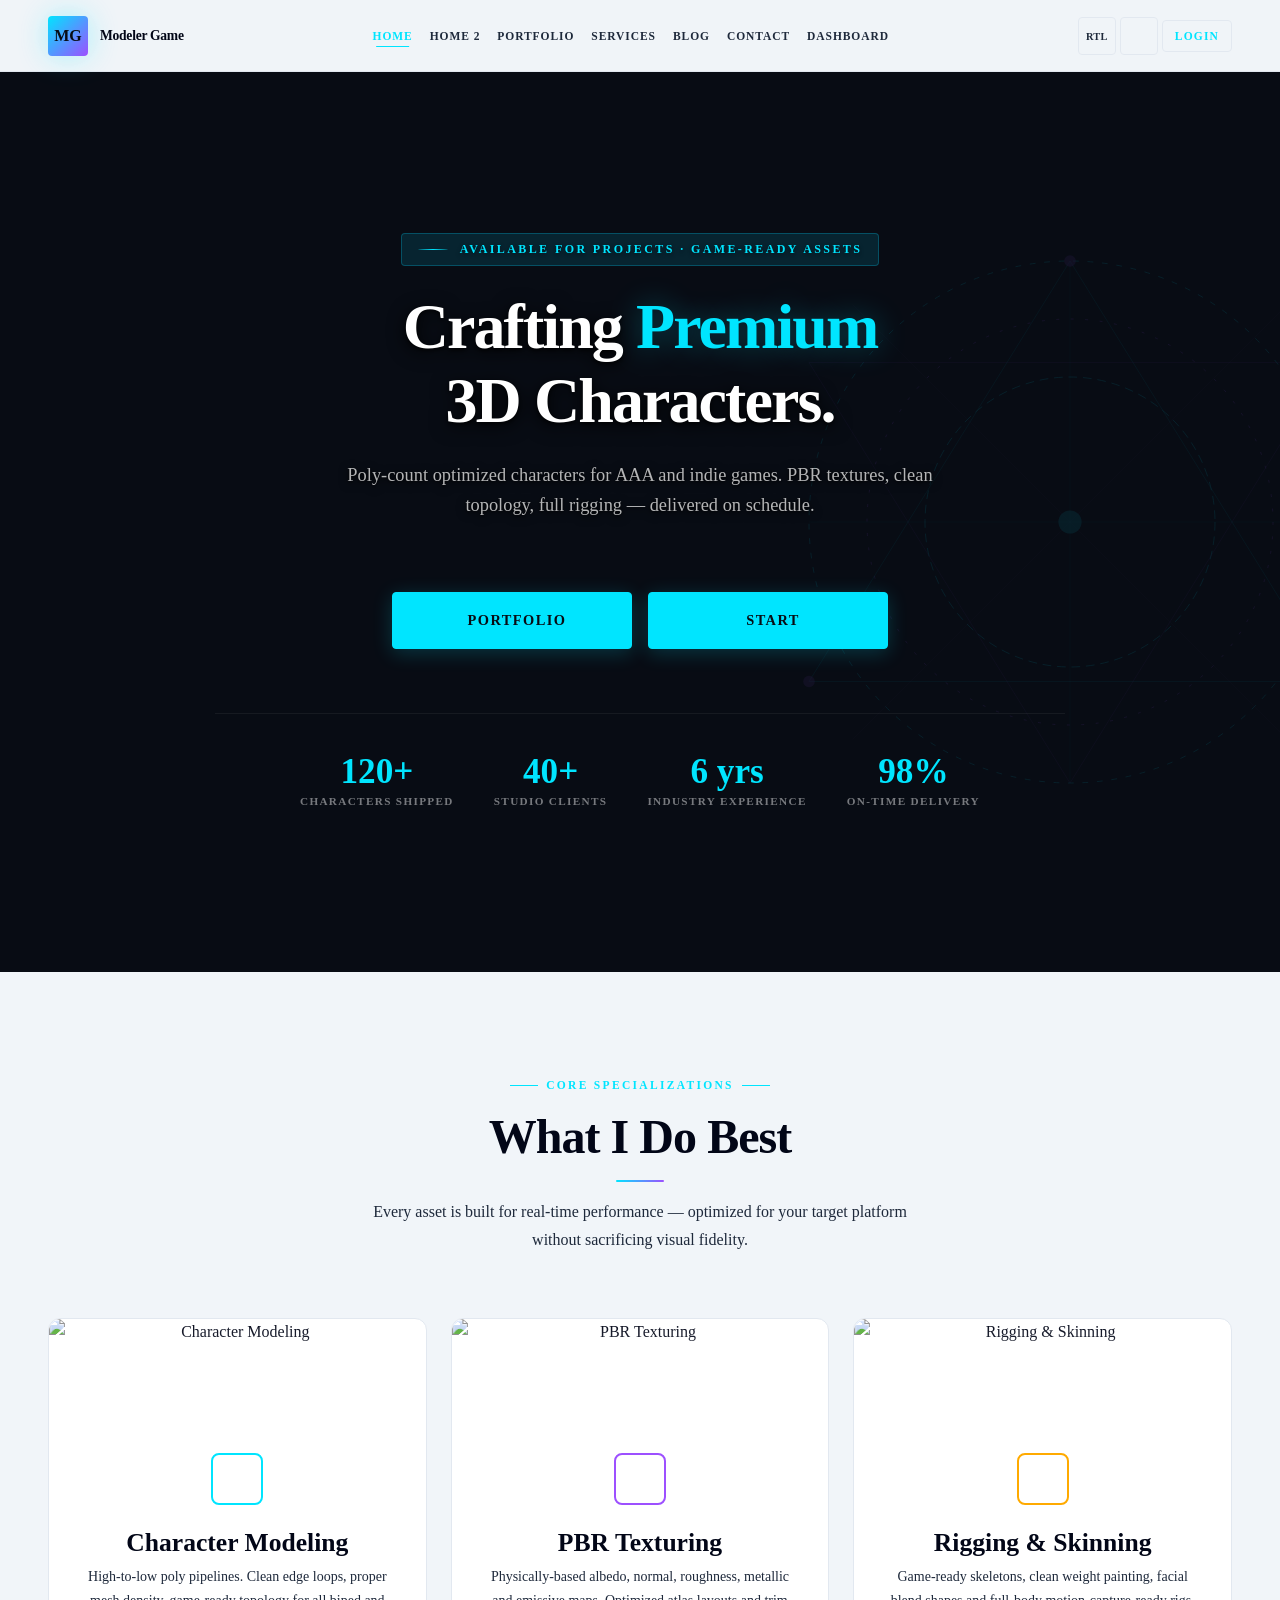
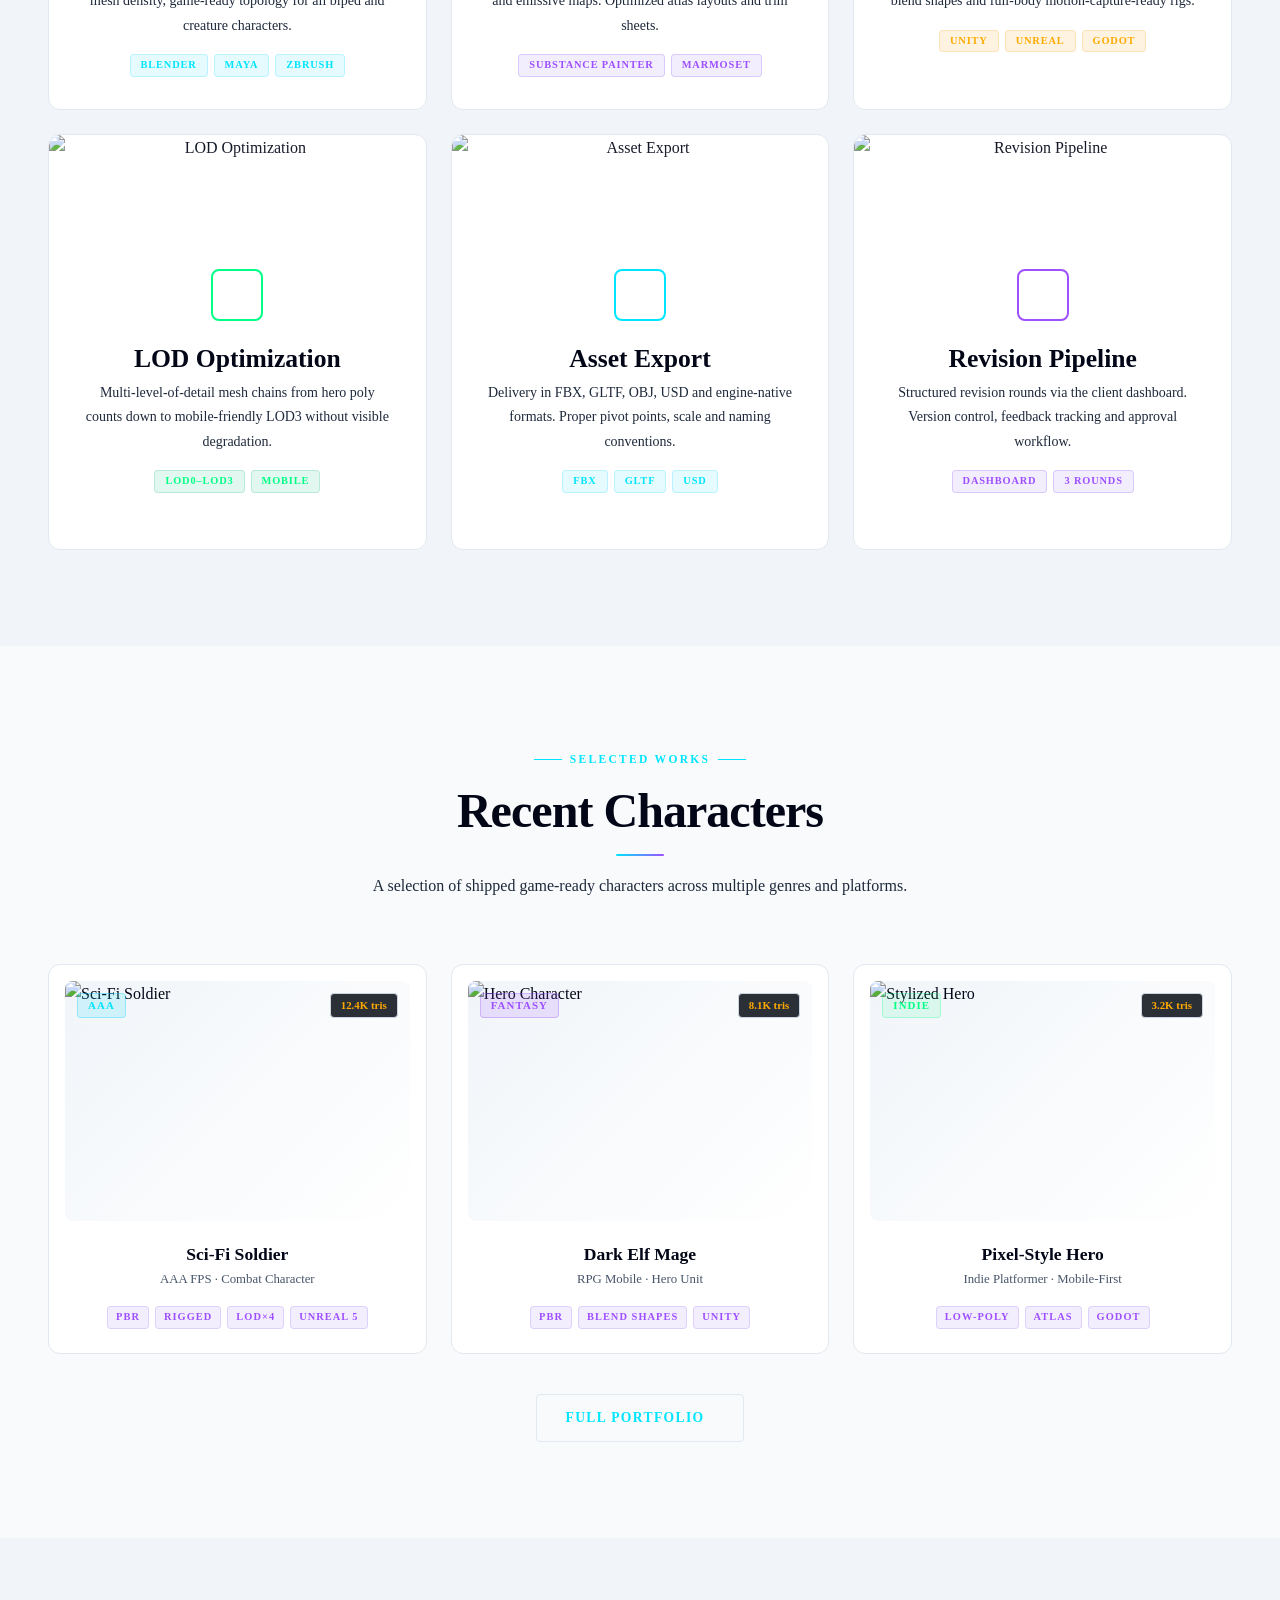
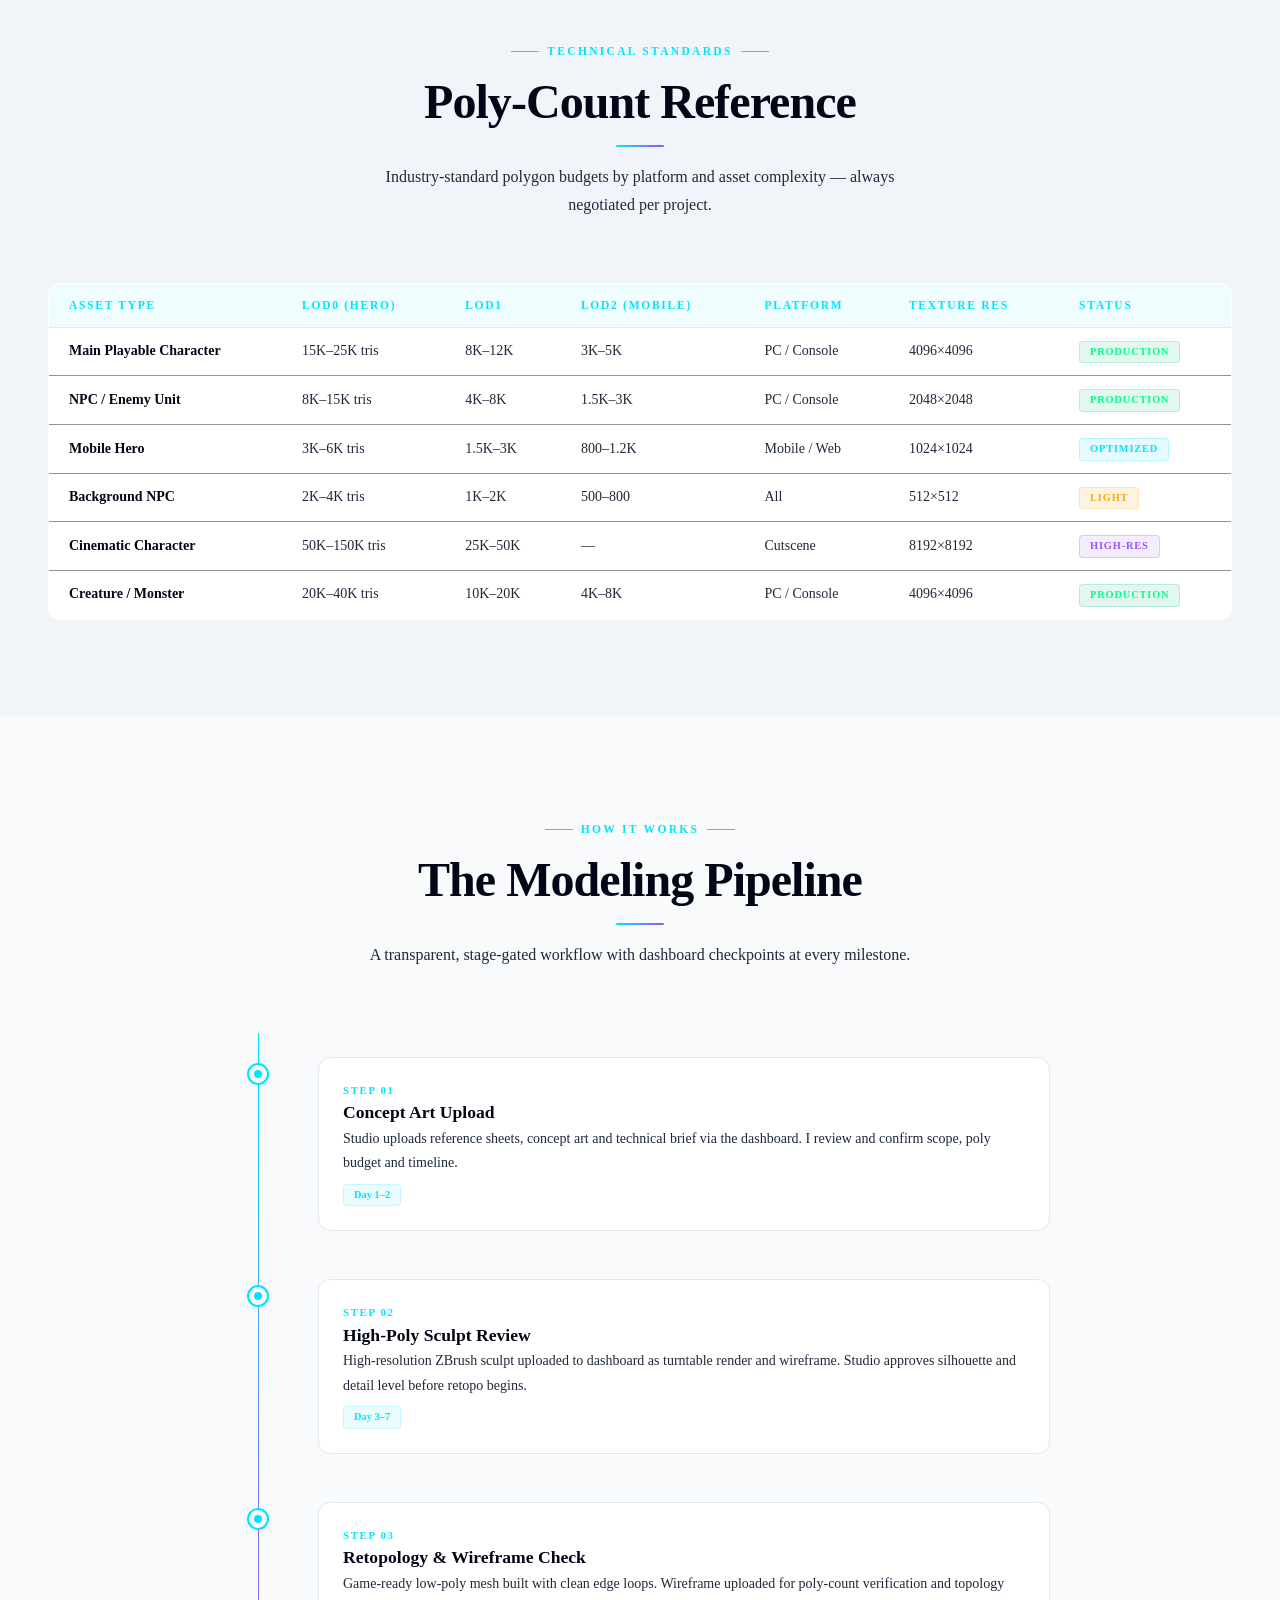
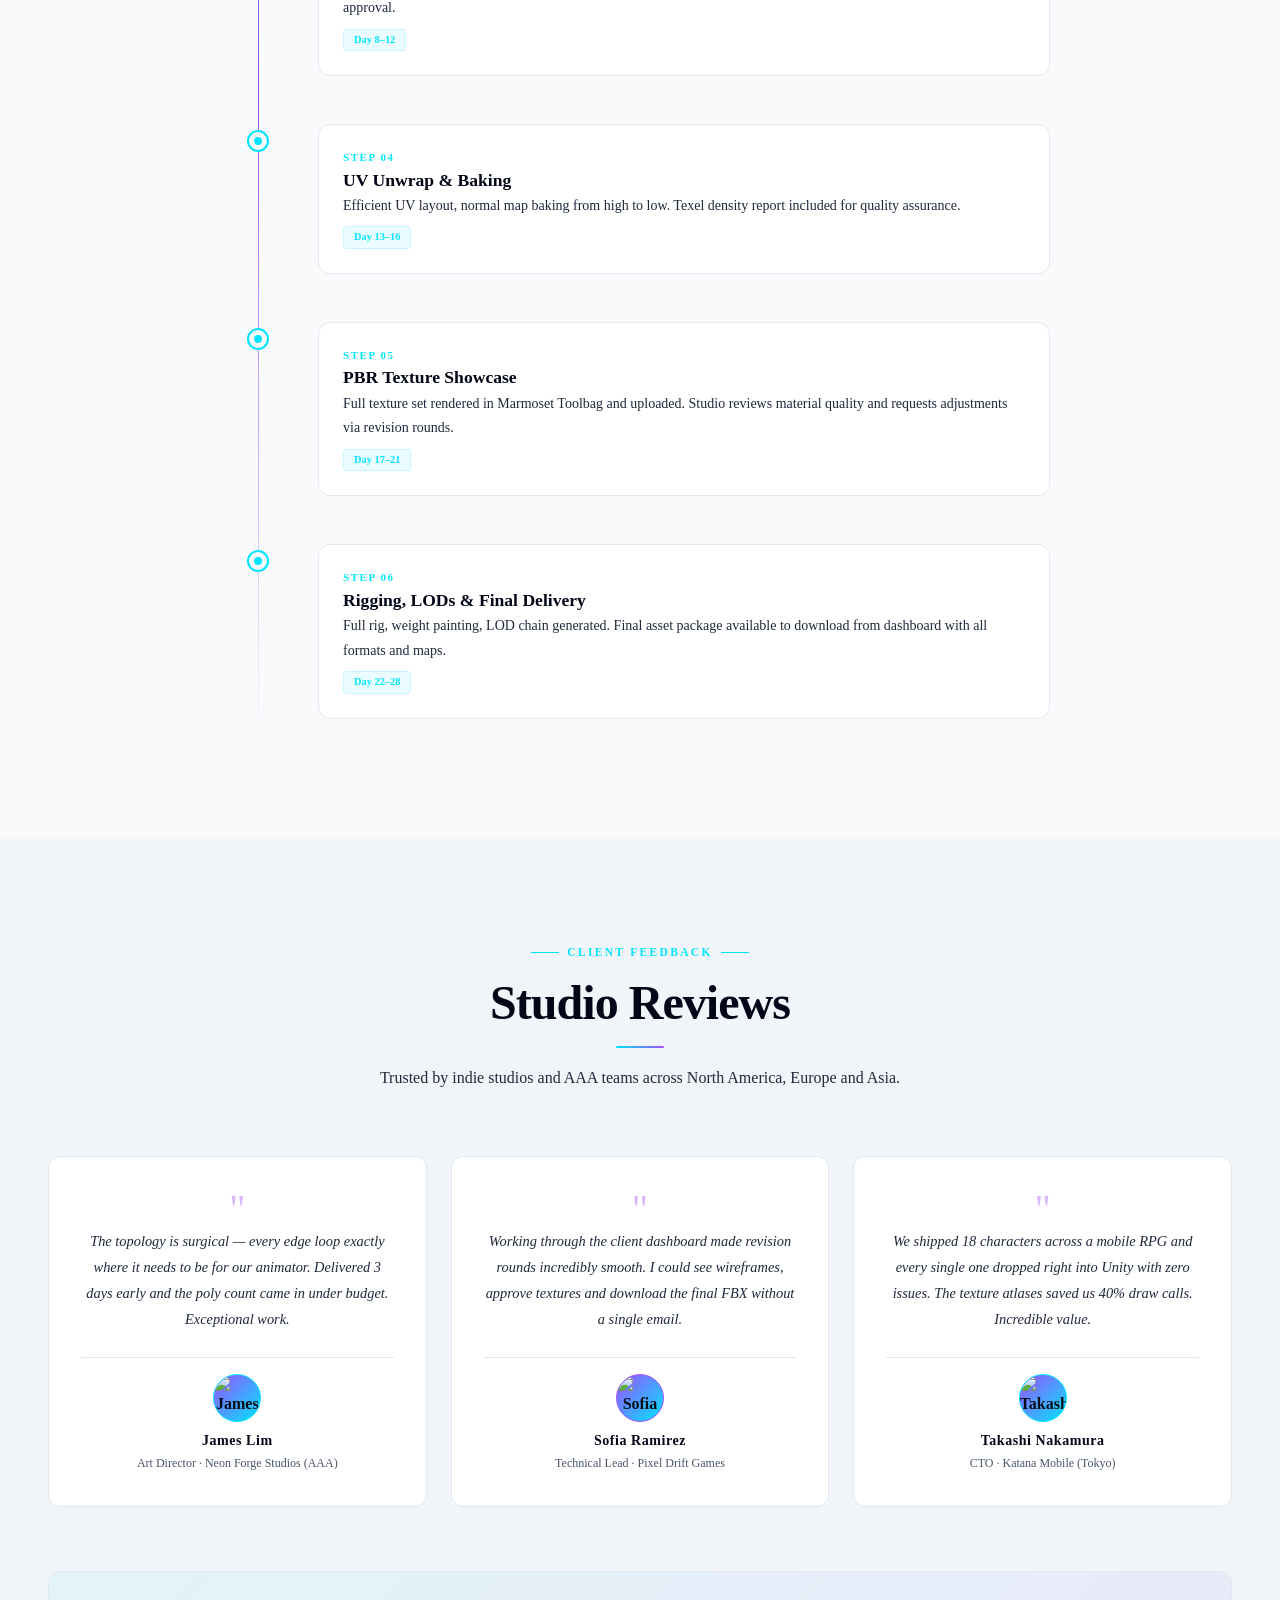
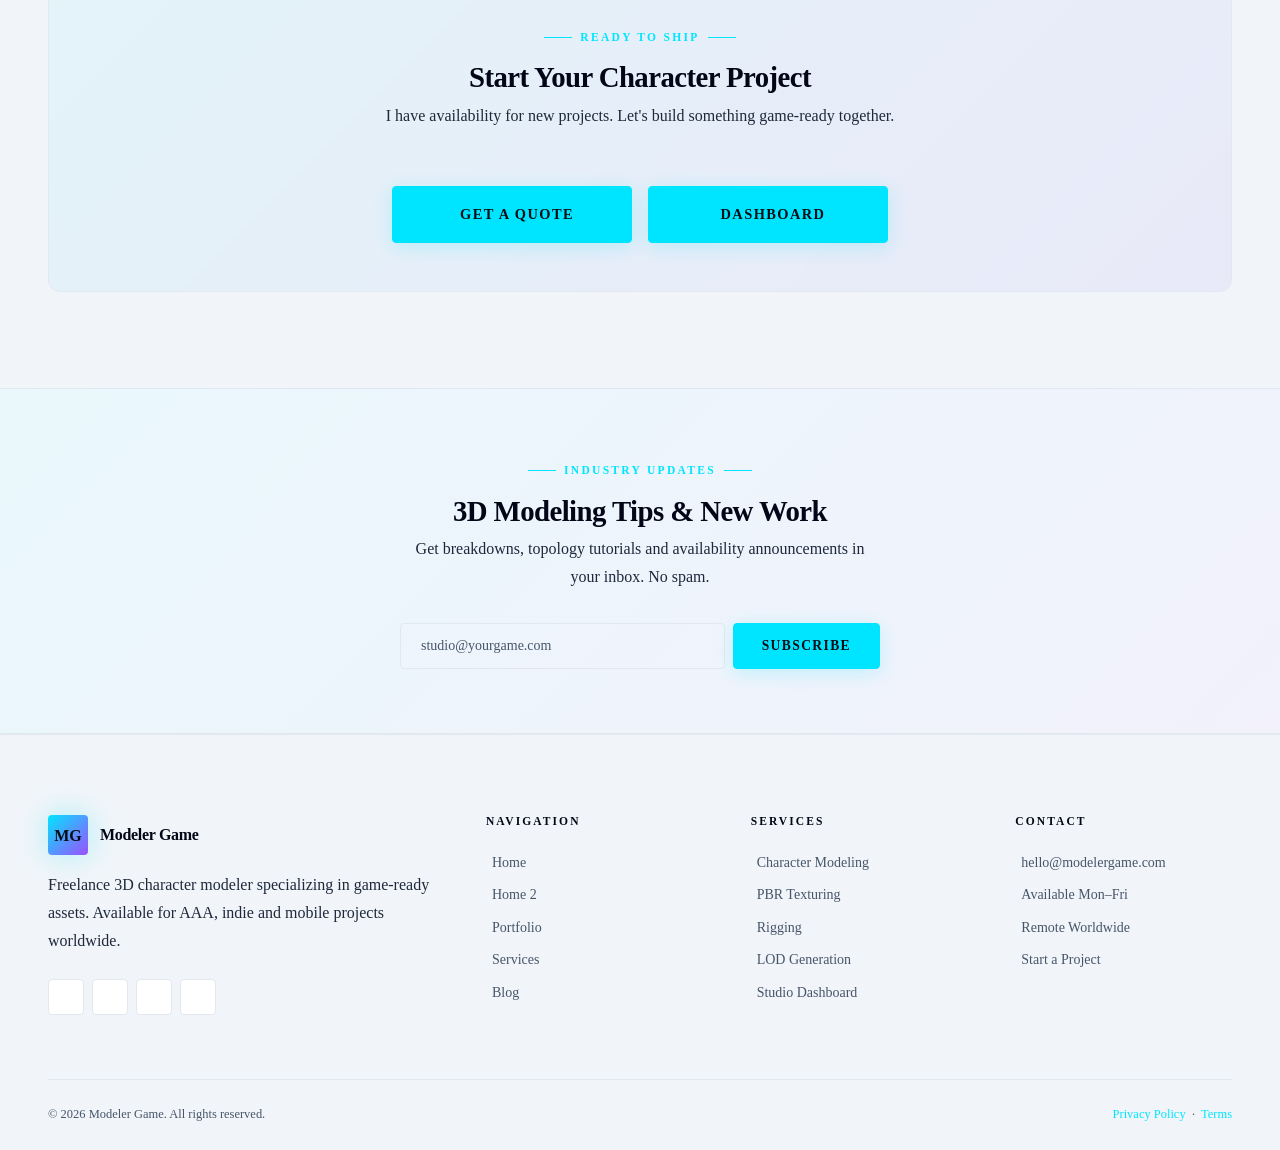
==== index.html @ 38b276e7 "first commit" ====
<!DOCTYPE html>
<html lang="en" dir="ltr" data-theme="dark">

<head>
  <meta charset="UTF-8" />
  <meta name="viewport" content="width=device-width,initial-scale=1.0" />
  <title>Modeler Game | Freelance 3D Character Modeler — Game Ready Assets</title>
  <meta name="description"
    content="Freelance 3D character modeler specializing in game-ready assets. Poly-count optimized topology, PBR textures, rigging and LOD models for AAA and indie studios." />
  <!-- Times New Roman is a system font, no external link needed -->
  <link href="https://cdn.jsdelivr.net/npm/remixicon@3.5.0/fonts/remixicon.css" rel="stylesheet" />
  <link rel="icon" type="image/svg+xml" href="assets/images/favicon.svg" />
  <link rel="stylesheet" href="assets/css/style.css" />
  <script
    type="application/ld+json">{"@context":"https://schema.org","@type":"Person","name":"Modeler Game","jobTitle":"Freelance 3D Character Modeler","description":"Game-ready 3D character models, topology, PBR textures and rigging for game studios.","url":"https://modelergame.com"}</script>
</head>

<body>

  <!-- ============================================================ HEADER ============================================================ -->
  <header id="header" role="banner">
    <div class="container">
      <div class="header-inner">
        <!-- LEFT: Logo -->
        <a href="index.html" class="header-logo" aria-label="Modeler Game Home">
          <div class="logo-mark">MG</div>
          <div class="logo-text-wrap">
            <span class="logo-name">Modeler Game</span>
          </div>
        </a>
        <!-- CENTER: Desktop Nav (NO dropdowns) -->
        <nav class="header-nav" role="navigation" aria-label="Main navigation">
          <a href="index.html" class="nav-link active">Home</a>
          <a href="pages/home2.html" class="nav-link">Home 2</a>
          <a href="pages/portfolio.html" class="nav-link">Portfolio</a>
          <a href="pages/services.html" class="nav-link">Services</a>
          <a href="pages/blog.html" class="nav-link">Blog</a>
          <a href="pages/contact.html" class="nav-link">Contact</a>
          <a href="pages/dashboard.html" class="nav-link">Dashboard</a>
        </nav>
        <!-- RIGHT: Controls -->
        <div class="header-controls">
          <button class="icon-btn" data-rtl-toggle aria-label="Toggle RTL"
            style="font-family:var(--f-ui);font-size:0.65rem;font-weight:900;letter-spacing:0.02em;">RTL</button>
          <button class="icon-btn" data-theme-toggle aria-label="Toggle theme"><i class="ri-sun-line"></i></button>
          <a href="pages/login.html" class="btn btn-outline btn-sm">Login</a>
        </div>
        <!-- MOBILE: Hamburger only (logo visible, nav inside burger) -->
        <button class="hamburger" id="hamburger" aria-label="Toggle menu" aria-expanded="false">
          <span></span><span></span><span></span>
        </button>
      </div>
    </div>
  </header>
  <!-- Mobile Nav Drawer -->
  <div class="mobile-nav" id="mobile-nav" role="navigation" aria-label="Mobile navigation">
    <a href="index.html" class="nav-link active">Home</a>
    <a href="pages/home2.html" class="nav-link">Home 2</a>
    <a href="pages/portfolio.html" class="nav-link">Portfolio</a>
    <a href="pages/services.html" class="nav-link">Services</a>
    <a href="pages/blog.html" class="nav-link">Blog</a>
    <a href="pages/contact.html" class="nav-link">Contact</a>
    <a href="pages/dashboard.html" class="nav-link">Dashboard</a>
    <a href="pages/login.html" class="nav-link">Login</a>
    <div class="mobile-nav-controls">
      <button class="icon-btn" data-rtl-toggle aria-label="Toggle RTL"
        style="font-family:var(--f-ui);font-size:0.65rem;font-weight:900;letter-spacing:0.02em;">RTL</button>
      <button class="icon-btn" data-theme-toggle aria-label="Toggle theme"><i class="ri-sun-line"></i></button>
    </div>
  </div>

  <main class="page-content">

    <!-- ============================================================
     SECTION 1: HERO
     ============================================================ -->
    <section class="hero" id="home" aria-label="Hero section">
      <div class="hero-grid" aria-hidden="true"></div>
      <div class="hero-vignette" aria-hidden="true"></div>
      <!-- Wireframe decoration -->
      <div class="hero-visual" aria-hidden="true">
        <svg viewBox="0 0 400 400" fill="none" xmlns="http://www.w3.org/2000/svg" style="width:100%;height:100%">
          <circle cx="200" cy="200" r="180" stroke="var(--c-cyan)" stroke-width="0.5" stroke-dasharray="4 6" />
          <circle cx="200" cy="200" r="140" stroke="var(--c-violet)" stroke-width="0.5" stroke-dasharray="2 8" />
          <circle cx="200" cy="200" r="100" stroke="var(--c-cyan)" stroke-width="0.5" stroke-dasharray="6 4" />
          <polygon points="200,20 380,310 20,310" stroke="var(--c-cyan)" stroke-width="0.5" fill="none" opacity="0.5" />
          <polygon points="200,380 20,90 380,90" stroke="var(--c-violet)" stroke-width="0.5" fill="none"
            opacity="0.4" />
          <line x1="20" y1="200" x2="380" y2="200" stroke="var(--c-cyan)" stroke-width="0.3" opacity="0.4" />
          <line x1="200" y1="20" x2="200" y2="380" stroke="var(--c-cyan)" stroke-width="0.3" opacity="0.4" />
          <line x1="50" y1="50" x2="350" y2="350" stroke="var(--c-violet)" stroke-width="0.3" opacity="0.3" />
          <line x1="350" y1="50" x2="50" y2="350" stroke="var(--c-violet)" stroke-width="0.3" opacity="0.3" />
          <circle cx="200" cy="200" r="8" fill="var(--c-cyan)" opacity="0.6" />
          <circle cx="200" cy="20" r="4" fill="var(--c-violet)" opacity="0.5" />
          <circle cx="380" cy="310" r="4" fill="var(--c-violet)" opacity="0.5" />
          <circle cx="20" cy="310" r="4" fill="var(--c-violet)" opacity="0.5" />
        </svg>
      </div>

      <!-- Hero Full-Bleed Background Image -->
      <div class="hero-full-bg"
        style="background-image: linear-gradient(to right, rgba(8, 12, 20, 0.92) 0%, rgba(8, 12, 20, 0.75) 45%, rgba(8, 12, 20, 0.2) 75%, rgba(8, 12, 20, 0.9) 100%), url('https://lh3.googleusercontent.com/QqFSR7OuWP1xwvAluH2Fi41P_aa_M7LQ-M4cFNbZgpWpn_LFpWLt_Z1UsYgkrmVlMHIMZF2WJUAAqp_lAEjBg-SWoji5ggeRFLVfswgcMwbi3OYZa3x4SU7OsG_S6xAJXLso83NZ');">
      </div>

      <div class="container" style="position: relative; z-index: 1;">
        <div class="hero-content">
          <div class="hero-eyebrow"
            style="display: flex; align-items: center; justify-content: center; gap: 12px; font-family: var(--f-ui); font-size: 0.75rem; font-weight: 700; letter-spacing: 0.2em; text-transform: uppercase; color: var(--c-cyan); margin-bottom: var(--s3);">
            <span style="width: 30px; height: 1px; background: var(--c-cyan);"></span>
            Available for Projects · Game-Ready Assets
          </div>
          <h1
            style="font-size: clamp(2.5rem, 6vw, 4rem); line-height: 1.15; margin-bottom: var(--s3); font-weight: 900; text-align: center;">
            Crafting <span style="color: var(--c-cyan); text-shadow: var(--glow-cyan);">Premium</span><br>
            3D Characters.
          </h1>
          <p class="hero-sub"
            style="font-size: 1.15rem; color: var(--c-text2); margin-bottom: var(--s5); max-width: 600px; margin-left: auto; margin-right: auto; line-height: 1.6; text-align: center;">
            Poly-count optimized characters for AAA and indie games. PBR textures, clean topology, full rigging —
            delivered on schedule.</p>
          <div class="hero-cta">
            <a href="pages/portfolio.html" class="btn btn-cyan btn-lg"><i class="ri-mail-send-line"></i>
              Portfolio</a>
            <a href="pages/contact.html" class="btn btn-cyan btn-lg"><i class="ri-mail-send-line"></i>
              Start</a>
          </div>
          <div class="hero-metrics">
            <div class="hero-metric">
              <div class="num" data-count="120" data-suffix="+">0+</div>
              <div class="lbl">Characters Shipped</div>
            </div>
            <div class="hero-metric">
              <div class="num" data-count="40" data-suffix="+">0+</div>
              <div class="lbl">Studio Clients</div>
            </div>
            <div class="hero-metric">
              <div class="num" data-count="6" data-suffix=" yrs">0 yrs</div>
              <div class="lbl">Industry Experience</div>
            </div>
            <div class="hero-metric">
              <div class="num" data-count="98" data-suffix="%">0%</div>
              <div class="lbl">On-Time Delivery</div>
            </div>
          </div>
        </div>
      </div>
    </section>

    <!-- ============================================================
     SECTION 2: SKILLS / SPECIALIZATIONS
     ============================================================ -->
    <section class="section bg2" id="skills" aria-labelledby="skills-heading">
      <div class="container">
        <div class="sec-head reveal">
          <div class="sec-tag">Core Specializations</div>
          <h2 id="skills-heading">What I Do Best</h2>
          <div class="cyan-line"></div>
          <p>Every asset is built for real-time performance — optimized for your target platform without sacrificing
            visual fidelity.</p>
        </div>
        <div class="grid g3">
          <!-- Card 1 -->
          <div class="card reveal d1" style="text-align:center;">
            <div class="card-banner">
              <img src="character_modeling_3d_1778327631668.png" alt="Character Modeling">
              <div style="position: absolute; inset: 0; background: linear-gradient(to bottom, transparent, var(--c-bg3));"></div>
            </div>
            <div style="position: relative; z-index: 2; margin-top: -50px;">
              <div class="card-icon" style="margin:0 auto var(--s3); background: var(--c-bg3); border: 2px solid var(--c-cyan);"><i class="ri-user-3-line"></i></div>
              <h3 style="margin-bottom:var(--s1)">Character Modeling</h3>
              <p style="font-size:.875rem">High-to-low poly pipelines. Clean edge loops, proper mesh density, game-ready topology for all biped and creature characters.</p>
            </div>
            <div style="margin-top:var(--s2);display:flex;gap:6px;flex-wrap:wrap;justify-content:center">
              <span class="spec-pill pill-cyan">Blender</span>
              <span class="spec-pill pill-cyan">Maya</span>
              <span class="spec-pill pill-cyan">ZBrush</span>
            </div>
          </div>

          <!-- Card 2 -->
          <div class="card reveal d2" style="text-align:center;">
            <div class="card-banner">
              <img src="pbr_texturing_maps_1778327855218.png" alt="PBR Texturing">
              <div style="position: absolute; inset: 0; background: linear-gradient(to bottom, transparent, var(--c-bg3));"></div>
            </div>
            <div style="position: relative; z-index: 2; margin-top: -50px;">
              <div class="card-icon" style="margin:0 auto var(--s3); background: var(--c-bg3); border: 2px solid var(--c-violet);"><i class="ri-image-2-line"></i></div>
              <h3 style="margin-bottom:var(--s1)">PBR Texturing</h3>
              <p style="font-size:.875rem">Physically-based albedo, normal, roughness, metallic and emissive maps. Optimized atlas layouts and trim sheets.</p>
            </div>
            <div style="margin-top:var(--s2);display:flex;gap:6px;flex-wrap:wrap;justify-content:center">
              <span class="spec-pill pill-violet">Substance Painter</span>
              <span class="spec-pill pill-violet">Marmoset</span>
            </div>
          </div>

          <!-- Card 3 -->
          <div class="card reveal d3" style="text-align:center;">
            <div class="card-banner">
              <img src="character_rigging_skeleton_1778327906873.png" alt="Rigging & Skinning">
              <div style="position: absolute; inset: 0; background: linear-gradient(to bottom, transparent, var(--c-bg3));"></div>
            </div>
            <div style="position: relative; z-index: 2; margin-top: -50px;">
              <div class="card-icon" style="margin:0 auto var(--s3); background: var(--c-bg3); border: 2px solid var(--c-amber);"><i class="ri-settings-4-line"></i></div>
              <h3 style="margin-bottom:var(--s1)">Rigging & Skinning</h3>
              <p style="font-size:.875rem">Game-ready skeletons, clean weight painting, facial blend shapes and full-body motion-capture-ready rigs.</p>
            </div>
            <div style="margin-top:var(--s2);display:flex;gap:6px;flex-wrap:wrap;justify-content:center">
              <span class="spec-pill pill-amber">Unity</span>
              <span class="spec-pill pill-amber">Unreal</span>
              <span class="spec-pill pill-amber">Godot</span>
            </div>
          </div>

          <!-- Card 4 -->
          <div class="card reveal d1" style="text-align:center;">
            <div class="card-banner">
              <img src="https://images.unsplash.com/photo-1580234810907-b40315b76418?q=80&w=600&auto=format&fit=crop" alt="LOD Optimization">
              <div style="position: absolute; inset: 0; background: linear-gradient(to bottom, transparent, var(--c-bg3));"></div>
            </div>
            <div style="position: relative; z-index: 2; margin-top: -50px;">
              <div class="card-icon" style="margin:0 auto var(--s3); background: var(--c-bg3); border: 2px solid var(--c-green);"><i class="ri-stack-line"></i></div>
              <h3 style="margin-bottom:var(--s1)">LOD Optimization</h3>
              <p style="font-size:.875rem">Multi-level-of-detail mesh chains from hero poly counts down to mobile-friendly LOD3 without visible degradation.</p>
            </div>
            <div style="margin-top:var(--s2);display:flex;gap:6px;flex-wrap:wrap;justify-content:center;margin-bottom:var(--s3)">
              <span class="spec-pill pill-green">LOD0–LOD3</span>
              <span class="spec-pill pill-green">Mobile</span>
            </div>
          </div>

          <!-- Card 5 -->
          <div class="card reveal d2" style="text-align:center;">
            <div class="card-banner">
              <img src="https://images.unsplash.com/photo-1618005182384-a83a8bd57fbe?q=80&w=600&auto=format&fit=crop" alt="Asset Export">
              <div style="position: absolute; inset: 0; background: linear-gradient(to bottom, transparent, var(--c-bg3));"></div>
            </div>
            <div style="position: relative; z-index: 2; margin-top: -50px;">
              <div class="card-icon" style="margin:0 auto var(--s3); background: var(--c-bg3); border: 2px solid var(--c-cyan);"><i class="ri-share-box-line"></i></div>
              <h3 style="margin-bottom:var(--s1)">Asset Export</h3>
              <p style="font-size:.875rem">Delivery in FBX, GLTF, OBJ, USD and engine-native formats. Proper pivot points, scale and naming conventions.</p>
            </div>
            <div style="margin-top:var(--s2);display:flex;gap:6px;flex-wrap:wrap;justify-content:center;margin-bottom:var(--s3)">
              <span class="spec-pill pill-cyan">FBX</span>
              <span class="spec-pill pill-cyan">GLTF</span>
              <span class="spec-pill pill-cyan">USD</span>
            </div>
          </div>

          <!-- Card 6 -->
          <div class="card reveal d3" style="text-align:center;">
            <div class="card-banner">
              <img src="https://images.unsplash.com/photo-1542751371-adc38448a05e?q=80&w=600&auto=format&fit=crop" alt="Revision Pipeline">
              <div style="position: absolute; inset: 0; background: linear-gradient(to bottom, transparent, var(--c-bg3));"></div>
            </div>
            <div style="position: relative; z-index: 2; margin-top: -50px;">
              <div class="card-icon" style="margin:0 auto var(--s3); background: var(--c-bg3); border: 2px solid var(--c-violet);"><i class="ri-git-branch-line"></i></div>
              <h3 style="margin-bottom:var(--s1)">Revision Pipeline</h3>
              <p style="font-size:.875rem">Structured revision rounds via the client dashboard. Version control, feedback tracking and approval workflow.</p>
            </div>
            <div style="margin-top:var(--s2);display:flex;gap:6px;flex-wrap:wrap;justify-content:center;margin-bottom:var(--s3)">
              <span class="spec-pill pill-violet">Dashboard</span>
              <span class="spec-pill pill-violet">3 Rounds</span>
            </div>
          </div>
        </div>
      </div>
    </section>

    <!-- ============================================================
     SECTION 3: PORTFOLIO PREVIEW
     ============================================================ -->
    <section class="section" id="portfolio" aria-labelledby="portfolio-heading">
      <div class="container">
        <div class="sec-head reveal">
          <div class="sec-tag">Selected Works</div>
          <h2 id="portfolio-heading">Recent Characters</h2>
          <div class="cyan-line"></div>
          <p>A selection of shipped game-ready characters across multiple genres and platforms.</p>
        </div>
        <div class="grid g3">
          <!-- Work card 1 -->
          <article class="work-card reveal d1">
            <div class="work-img">
              <img src="portfolio_1_soldier_1778328603120.png" alt="Sci-Fi Soldier"
                style="width: 100%; height: 100%; object-fit: cover;">
              <span class="work-badge">AAA</span>
              <span class="poly-badge">12.4K tris</span>
              <div class="work-overlay">
                <a href="pages/portfolio.html" class="btn btn-cyan btn-sm">View Details</a>
              </div>
            </div>
            <div class="work-meta">
              <h4>Sci-Fi Soldier</h4>
              <p style="font-size:.8rem;color:var(--c-text3);margin-bottom:var(--s1)">AAA FPS · Combat Character</p>
              <div class="work-tags">
                <span class="work-tag">PBR</span>
                <span class="work-tag">Rigged</span>
                <span class="work-tag">LOD×4</span>
                <span class="work-tag">Unreal 5</span>
              </div>
            </div>
          </article>
          <!-- Work card 2 -->
          <article class="work-card reveal d2">
            <div class="work-img">
              <img src="premium_hero_character_1778328044571.png" alt="Hero Character"
                style="width: 100%; height: 100%; object-fit: cover;">
              <span class="work-badge"
                style="background:rgba(157,80,255,0.15);border-color:rgba(157,80,255,0.3);color:var(--c-violet)">Fantasy</span>
              <span class="poly-badge">8.1K tris</span>
              <div class="work-overlay">
                <a href="pages/portfolio.html" class="btn btn-cyan btn-sm">View Details</a>
              </div>
            </div>
            <div class="work-meta">
              <h4>Dark Elf Mage</h4>
              <p style="font-size:.8rem;color:var(--c-text3);margin-bottom:var(--s1)">RPG Mobile · Hero Unit</p>
              <div class="work-tags">
                <span class="work-tag">PBR</span>
                <span class="work-tag">Blend Shapes</span>
                <span class="work-tag">Unity</span>
              </div>
            </div>
          </article>
          <!-- Work card 3 -->
          <article class="work-card reveal d3">
            <div class="work-img">
              <img src="character_modeling_3d_1778327631668.png" alt="Stylized Hero"
                style="width: 100%; height: 100%; object-fit: cover;">
              <span class="work-badge"
                style="background:rgba(0,255,133,0.1);border-color:rgba(0,255,133,0.25);color:var(--c-green)">Indie</span>
              <span class="poly-badge">3.2K tris</span>
              <div class="work-overlay">
                <a href="pages/portfolio.html" class="btn btn-cyan btn-sm">View Details</a>
              </div>
            </div>
            <div class="work-meta">
              <h4>Pixel-Style Hero</h4>
              <p style="font-size:.8rem;color:var(--c-text3);margin-bottom:var(--s1)">Indie Platformer · Mobile-First
              </p>
              <div class="work-tags">
                <span class="work-tag">Low-Poly</span>
                <span class="work-tag">Atlas</span>
                <span class="work-tag">Godot</span>
              </div>
            </div>
          </article>
        </div>
        <div class="tc" style="margin-top:var(--s5)">
          <a href="pages/portfolio.html" class="btn btn-outline">Full Portfolio <i class="ri-arrow-right-line"></i></a>
        </div>
      </div>
    </section>

    <!-- ============================================================
     SECTION 4: POLY-COUNT / TOPOLOGY SPECS
     ============================================================ -->
    <section class="section bg2" id="specs" aria-labelledby="specs-heading">
      <div class="container">
        <div class="sec-head reveal">
          <div class="sec-tag">Technical Standards</div>
          <h2 id="specs-heading">Poly-Count Reference</h2>
          <div class="cyan-line"></div>
          <p>Industry-standard polygon budgets by platform and asset complexity — always negotiated per project.</p>
        </div>
        <div class="reveal" style="overflow-x:auto">
          <table class="spec-table">
            <thead>
              <tr>
                <th>Asset Type</th>
                <th>LOD0 (Hero)</th>
                <th>LOD1</th>
                <th>LOD2 (Mobile)</th>
                <th>Platform</th>
                <th>Texture Res</th>
                <th>Status</th>
              </tr>
            </thead>
            <tbody>
              <tr>
                <td>Main Playable Character</td>
                <td>15K–25K tris</td>
                <td>8K–12K</td>
                <td>3K–5K</td>
                <td>PC / Console</td>
                <td>4096×4096</td>
                <td><span class="spec-pill pill-green">Production</span></td>
              </tr>
              <tr>
                <td>NPC / Enemy Unit</td>
                <td>8K–15K tris</td>
                <td>4K–8K</td>
                <td>1.5K–3K</td>
                <td>PC / Console</td>
                <td>2048×2048</td>
                <td><span class="spec-pill pill-green">Production</span></td>
              </tr>
              <tr>
                <td>Mobile Hero</td>
                <td>3K–6K tris</td>
                <td>1.5K–3K</td>
                <td>800–1.2K</td>
                <td>Mobile / Web</td>
                <td>1024×1024</td>
                <td><span class="spec-pill pill-cyan">Optimized</span></td>
              </tr>
              <tr>
                <td>Background NPC</td>
                <td>2K–4K tris</td>
                <td>1K–2K</td>
                <td>500–800</td>
                <td>All</td>
                <td>512×512</td>
                <td><span class="spec-pill pill-amber">Light</span></td>
              </tr>
              <tr>
                <td>Cinematic Character</td>
                <td>50K–150K tris</td>
                <td>25K–50K</td>
                <td>—</td>
                <td>Cutscene</td>
                <td>8192×8192</td>
                <td><span class="spec-pill pill-violet">High-Res</span></td>
              </tr>
              <tr>
                <td>Creature / Monster</td>
                <td>20K–40K tris</td>
                <td>10K–20K</td>
                <td>4K–8K</td>
                <td>PC / Console</td>
                <td>4096×4096</td>
                <td><span class="spec-pill pill-green">Production</span></td>
              </tr>
            </tbody>
          </table>
        </div>
      </div>
    </section>

    <!-- ============================================================
     SECTION 5: PROCESS TIMELINE
     ============================================================ -->
    <section class="section" id="process" aria-labelledby="process-heading">
      <div class="container">
        <div class="sec-head reveal">
          <div class="sec-tag">How It Works</div>
          <h2 id="process-heading">The Modeling Pipeline</h2>
          <div class="cyan-line"></div>
          <p>A transparent, stage-gated workflow with dashboard checkpoints at every milestone.</p>
        </div>
        <div class="timeline">
          <div class="tl-item reveal">
            <div class="tl-dot-wrap">
              <div class="tl-dot">
                <div class="tl-dot-inner"></div>
              </div>
            </div>
            <div class="tl-content">
              <div class="tl-num">Step 01</div>
              <h4>Concept Art Upload</h4>
              <p style="font-size:.875rem;margin-top:4px">Studio uploads reference sheets, concept art and technical
                brief via the dashboard. I review and confirm scope, poly budget and timeline.</p>
              <span class="tl-dur">Day 1–2</span>
            </div>
          </div>
          <div class="tl-item reveal">
            <div class="tl-dot-wrap">
              <div class="tl-dot">
                <div class="tl-dot-inner"></div>
              </div>
            </div>
            <div class="tl-content">
              <div class="tl-num">Step 02</div>
              <h4>High-Poly Sculpt Review</h4>
              <p style="font-size:.875rem;margin-top:4px">High-resolution ZBrush sculpt uploaded to dashboard as
                turntable render and wireframe. Studio approves silhouette and detail level before retopo begins.</p>
              <span class="tl-dur">Day 3–7</span>
            </div>
          </div>
          <div class="tl-item reveal">
            <div class="tl-dot-wrap">
              <div class="tl-dot">
                <div class="tl-dot-inner"></div>
              </div>
            </div>
            <div class="tl-content">
              <div class="tl-num">Step 03</div>
              <h4>Retopology & Wireframe Check</h4>
              <p style="font-size:.875rem;margin-top:4px">Game-ready low-poly mesh built with clean edge loops.
                Wireframe uploaded for poly-count verification and topology approval.</p>
              <span class="tl-dur">Day 8–12</span>
            </div>
          </div>
          <div class="tl-item reveal">
            <div class="tl-dot-wrap">
              <div class="tl-dot">
                <div class="tl-dot-inner"></div>
              </div>
            </div>
            <div class="tl-content">
              <div class="tl-num">Step 04</div>
              <h4>UV Unwrap & Baking</h4>
              <p style="font-size:.875rem;margin-top:4px">Efficient UV layout, normal map baking from high to low. Texel
                density report included for quality assurance.</p>
              <span class="tl-dur">Day 13–16</span>
            </div>
          </div>
          <div class="tl-item reveal">
            <div class="tl-dot-wrap">
              <div class="tl-dot">
                <div class="tl-dot-inner"></div>
              </div>
            </div>
            <div class="tl-content">
              <div class="tl-num">Step 05</div>
              <h4>PBR Texture Showcase</h4>
              <p style="font-size:.875rem;margin-top:4px">Full texture set rendered in Marmoset Toolbag and uploaded.
                Studio reviews material quality and requests adjustments via revision rounds.</p>
              <span class="tl-dur">Day 17–21</span>
            </div>
          </div>
          <div class="tl-item reveal">
            <div class="tl-dot-wrap">
              <div class="tl-dot">
                <div class="tl-dot-inner"></div>
              </div>
            </div>
            <div class="tl-content">
              <div class="tl-num">Step 06</div>
              <h4>Rigging, LODs & Final Delivery</h4>
              <p style="font-size:.875rem;margin-top:4px">Full rig, weight painting, LOD chain generated. Final asset
                package available to download from dashboard with all formats and maps.</p>
              <span class="tl-dur">Day 22–28</span>
            </div>
          </div>
        </div>
      </div>
    </section>

    <!-- ============================================================
     SECTION 6: TESTIMONIALS + CTA
     ============================================================ -->
    <section class="section bg2" id="reviews" aria-labelledby="reviews-heading">
      <div class="container">
        <div class="sec-head reveal">
          <div class="sec-tag">Client Feedback</div>
          <h2 id="reviews-heading">Studio Reviews</h2>
          <div class="cyan-line"></div>
          <p>Trusted by indie studios and AAA teams across North America, Europe and Asia.</p>
        </div>
        <div class="grid g3">
          <div class="testi-card reveal d1" style="text-align: center; align-items: center;">
            <div class="testi-quote" style="margin-bottom: 0;">"</div>
            <p class="testi-text" style="text-align: center;">The topology is surgical — every edge loop exactly where it needs to be for our
              animator. Delivered 3 days early and the poly count came in under budget. Exceptional work.</p>
            <div class="testi-author" style="display: flex; flex-direction: column; align-items: center; text-align: center; width: 100%; border-top: 1px solid var(--c-border); padding-top: var(--s2); gap: 8px;">
              <div class="testi-av" style="overflow: hidden; border: 1px solid var(--c-cyan); width: 48px; height: 48px;">
                <img src="https://images.unsplash.com/photo-1507003211169-0a1dd7228f2d?q=80&w=120&auto=format&fit=crop" alt="James Lim" style="width: 100%; height: 100%; object-fit: cover;">
              </div>
              <div>
                <div class="testi-name">James Lim</div>
                <div class="testi-role">Art Director · Neon Forge Studios (AAA)</div>
              </div>
            </div>
          </div>
          <div class="testi-card reveal d2" style="text-align: center; align-items: center;">
            <div class="testi-quote" style="margin-bottom: 0;">"</div>
            <p class="testi-text" style="text-align: center;">Working through the client dashboard made revision rounds incredibly smooth. I could
              see wireframes, approve textures and download the final FBX without a single email.</p>
            <div class="testi-author" style="display: flex; flex-direction: column; align-items: center; text-align: center; width: 100%; border-top: 1px solid var(--c-border); padding-top: var(--s2); gap: 8px;">
              <div class="testi-av" style="overflow: hidden; border: 1px solid var(--c-violet); width: 48px; height: 48px;">
                <img src="https://images.unsplash.com/photo-1494790108377-be9c29b29330?q=80&w=120&auto=format&fit=crop" alt="Sofia Ramirez" style="width: 100%; height: 100%; object-fit: cover;">
              </div>
              <div>
                <div class="testi-name">Sofia Ramirez</div>
                <div class="testi-role">Technical Lead · Pixel Drift Games</div>
              </div>
            </div>
          </div>
          <div class="testi-card reveal d3" style="text-align: center; align-items: center;">
            <div class="testi-quote" style="margin-bottom: 0;">"</div>
            <p class="testi-text" style="text-align: center;">We shipped 18 characters across a mobile RPG and every single one dropped right into
              Unity with zero issues. The texture atlases saved us 40% draw calls. Incredible value.</p>
            <div class="testi-author" style="display: flex; flex-direction: column; align-items: center; text-align: center; width: 100%; border-top: 1px solid var(--c-border); padding-top: var(--s2); gap: 8px;">
              <div class="testi-av" style="overflow: hidden; border: 1px solid var(--c-cyan); width: 48px; height: 48px;">
                <img src="https://images.unsplash.com/photo-1500648767791-00dcc994a43e?q=80&w=120&auto=format&fit=crop" alt="Takashi Nakamura" style="width: 100%; height: 100%; object-fit: cover;">
              </div>
              <div>
                <div class="testi-name">Takashi Nakamura</div>
                <div class="testi-role">CTO · Katana Mobile (Tokyo)</div>
              </div>
            </div>
          </div>
        </div>

        <!-- CTA band -->
        <div
          style="margin-top:var(--s8);background:linear-gradient(135deg,rgba(0,212,255,0.06),rgba(139,92,246,0.08));border:1px solid var(--c-border);border-radius:var(--r3);padding:var(--s6) var(--s5);display:flex;flex-direction:column;align-items:center;text-align:center;gap:var(--s3);"
          class="reveal">
          <div>
            <div class="sec-tag" style="justify-content:center">Ready to Ship</div>
            <h2 style="font-size:1.8rem;margin-bottom:8px">Start Your Character Project</h2>
            <p>I have availability for new projects. Let's build something game-ready together.</p>
          </div>
          <div class="btn-group">
            <a href="pages/contact.html" class="btn btn-cyan btn-lg"><i class="ri-mail-send-line"></i> Get a Quote</a>
            <a href="pages/dashboard.html" class="btn btn-cyan btn-lg"><i class="ri-mail-send-line"></i>Dashboard</a>
          </div>
        </div>
      </div>
    </section>

    <!-- Newsletter -->
    <section class="nl-section" aria-labelledby="nl-heading">
      <div class="container">
        <div class="sec-tag" style="justify-content:center;margin-bottom:var(--s2)">Industry Updates</div>
        <h2 id="nl-heading" style="font-size:1.8rem;margin-bottom:8px">3D Modeling Tips & New Work</h2>
        <p style="color:var(--c-text2);max-width:460px;margin:0 auto">Get breakdowns, topology tutorials and
          availability announcements in your inbox. No spam.</p>
        <form class="nl-form" aria-label="Newsletter signup">
          <label for="nl-email" class="sr-only">Email</label>
          <input type="email" id="nl-email" placeholder="studio@yourgame.com" required />
          <button type="submit" class="btn btn-cyan">Subscribe</button>
        </form>
      </div>
    </section>

  </main>

  <!-- ============================================================ FOOTER ============================================================ -->
  <footer id="footer" role="contentinfo">
    <div class="container">
      <div class="footer-grid">
        <div>
          <div style="display:flex;align-items:center;gap:12px;margin-bottom:var(--s2)">
            <div class="logo-mark">MG</div>
            <div class="logo-text-wrap"><span class="logo-name">Modeler Game</span></div>
          </div>
          <p>Freelance 3D character modeler specializing in game-ready assets. Available for AAA, indie and mobile
            projects worldwide.</p>
          <div class="footer-social" style="margin-top:var(--s3)">
            <a href="#" class="soc-btn" aria-label="Apple"><i class="ri-apple-line"></i></a>
            <a href="#" class="soc-btn" aria-label="LinkedIn"><i class="ri-linkedin-box-line"></i></a>
            <a href="#" class="soc-btn" aria-label="Twitter"><i class="ri-twitter-x-line"></i></a>
            <a href="#" class="soc-btn" aria-label="YouTube"><i class="ri-youtube-line"></i></a>
          </div>
        </div>
        <div class="footer-col">
          <h5>Navigation</h5>
          <nav class="footer-links">
            <a href="index.html"><i class="ri-arrow-right-s-line"></i> Home</a>
            <a href="pages/home2.html"><i class="ri-arrow-right-s-line"></i> Home 2</a>
            <a href="pages/portfolio.html"><i class="ri-arrow-right-s-line"></i> Portfolio</a>
            <a href="pages/services.html"><i class="ri-arrow-right-s-line"></i> Services</a>
            <a href="pages/blog.html"><i class="ri-arrow-right-s-line"></i> Blog</a>
          </nav>
        </div>
        <div class="footer-col">
          <h5>Services</h5>
          <nav class="footer-links">
            <a href="pages/services.html"><i class="ri-arrow-right-s-line"></i> Character Modeling</a>
            <a href="pages/services.html"><i class="ri-arrow-right-s-line"></i> PBR Texturing</a>
            <a href="pages/services.html"><i class="ri-arrow-right-s-line"></i> Rigging</a>
            <a href="pages/services.html"><i class="ri-arrow-right-s-line"></i> LOD Generation</a>
            <a href="pages/dashboard.html"><i class="ri-arrow-right-s-line"></i> Studio Dashboard</a>
          </nav>
        </div>
        <div class="footer-col">
          <h5>Contact</h5>
          <div class="footer-links">
            <a href="mailto:hello@modelergame.com"><i class="ri-mail-line"></i> hello@modelergame.com</a>
            <a href="#"><i class="ri-time-line"></i> Available Mon–Fri</a>
            <a href="#"><i class="ri-global-line"></i> Remote Worldwide</a>
            <a href="pages/contact.html"><i class="ri-send-plane-line"></i> Start a Project</a>
          </div>
        </div>
      </div>
      <div class="footer-bottom">
        <p>&copy; 2026 Modeler Game. All rights reserved.</p>
        <p><a href="#">Privacy Policy</a> &nbsp;·&nbsp; <a href="#">Terms</a></p>
      </div>
    </div>
  </footer>

  <script src="assets/js/main.js"></script>
</body>

</html>
---- assets/css/style.css ----
/* ============================================================
   MODELER GAME — MAIN STYLESHEET
   Aesthetic: Dark Cyberpunk · Technical · Game-Ready
   Colors: Deep Navy · Electric Cyan · Neon Violet · Steel
   ============================================================ */

/* ============================================================
   1. CSS VARIABLES
   ============================================================ */
:root {
  /* Core palette — Premium Gaming Aesthetic */
  --c-bg: #08090d;
  /* Deep Space Black */
  --c-bg2: #0f1117;
  /* Dark Slate */
  --c-bg3: #161a23;
  --c-surface: #1c212c;
  --c-border: #2d3544;
  --c-border2: #3f4a5e;

  --c-cyan: #00e5ff;
  /* Hyper Cyan */
  --c-cyan-dim: #008fa0;
  --c-violet: #9d50ff;
  /* Electric Violet */
  --c-violet2: #7b3eff;
  --c-green: #00ff85;
  /* Spring Green */
  --c-amber: #ffaa00;
  /* Cyber Gold */
  --c-red: #ff3e3e;

  --c-text: #f1f5f9;
  --c-text2: #cbd5e1;
  --c-text3: #64748b;
  --c-white: #ffffff;

  /* Typography */
  --f-head: 'Times New Roman', Times, serif;
  --f-body: 'Times New Roman', Times, serif;
  --f-ui: 'Times New Roman', Times, serif;

  /* Spacing */
  --s1: 8px;
  --s2: 16px;
  --s3: 24px;
  --s4: 32px;
  --s5: 40px;
  --s6: 48px;
  --s8: 64px;
  --s10: 80px;
  --s12: 96px;

  /* Radii */
  --r1: 4px;
  --r2: 8px;
  --r3: 12px;
  --r4: 16px;

  /* Shadows / glows */
  --glow-cyan: 0 0 30px rgba(0, 229, 255, 0.3);
  --glow-violet: 0 0 30px rgba(157, 80, 255, 0.3);
  --shadow: 0 8px 32px rgba(0, 0, 0, 0.4);
  --shadow-lg: 0 16px 64px rgba(0, 0, 0, 0.6);
  --glass: linear-gradient(135deg, rgba(255, 255, 255, 0.03), rgba(255, 255, 255, 0.01));
  --glass-border: rgba(255, 255, 255, 0.08);

  --transition: all 0.25s ease;
  --header-h: 72px;
}

/* Light mode overrides */
[data-theme="light"] {
  --c-bg: #F8FAFC;
  --c-bg2: #F1F5F9;
  --c-bg3: #FFFFFF;
  --c-surface: #FFFFFF;
  --c-border: #E2E8F0;
  --c-border2: #CBD5E1;
  --c-text: #020617;
  --c-text2: #1E293B;
  --c-text3: #475569;
  --shadow: 0 4px 20px rgba(0, 0, 0, 0.05);
  --shadow-lg: 0 10px 40px rgba(0, 0, 0, 0.08);
}

/* ============================================================
   2. RESET & BASE
   ============================================================ */
*,
*::before,
*::after {
  box-sizing: border-box;
  margin: 0;
  padding: 0;
}

html {
  scroll-behavior: smooth;
  font-size: 16px;
}

body {
  font-family: var(--f-body);
  background: var(--c-bg);
  color: var(--c-text);
  line-height: 1.6;
  overflow-x: hidden;
  transition: background .3s, color .3s;
}

img {
  max-width: 100%;
  height: auto;
  display: block;
}

a {
  color: inherit;
  text-decoration: none;
  transition: var(--transition);
}

ul,
ol {
  list-style: none;
}

button {
  cursor: pointer;
  font-family: var(--f-body);
  border: none;
  outline: none;
}

input,
textarea,
select {
  font-family: var(--f-body);
  outline: none;
}

/* ============================================================
   3. TYPOGRAPHY
   ============================================================ */
h1,
h2,
h3,
h4,
h5 {
  font-family: var(--f-head);
  font-weight: 800;
  line-height: 1.1;
  color: var(--c-text);
}

h1 {
  font-size: clamp(2.4rem, 6vw, 5rem);
  letter-spacing: -0.03em;
}

h2 {
  font-size: clamp(1.8rem, 4vw, 3rem);
  letter-spacing: -0.02em;
}

h3 {
  font-size: clamp(1.2rem, 2.5vw, 1.6rem);
}

h4 {
  font-size: 1.1rem;
}

p {
  color: var(--c-text2);
  line-height: 1.75;
}

.mono {
  font-family: var(--f-body);
}

.ui-label {
  font-family: var(--f-ui);
  letter-spacing: 0.12em;
  text-transform: uppercase;
  font-size: 0.75rem;
  font-weight: 700;
}

/* ============================================================
   4. LAYOUT
   ============================================================ */
.container {
  width: 100%;
  max-width: 1320px;
  margin: 0 auto;
  padding: 0 var(--s3);
}

.container-sm {
  max-width: 900px;
  margin: 0 auto;
  padding: 0 var(--s3);
}

.section {
  padding: var(--s12) 0;
}

.section-sm {
  padding: var(--s8) 0;
}

.page-content {
  padding-top: var(--header-h);
}

.grid {
  display: grid;
  gap: var(--s3);
}

.g2 {
  grid-template-columns: repeat(2, 1fr);
}

.g3 {
  grid-template-columns: repeat(3, 1fr);
}

.g4 {
  grid-template-columns: repeat(4, 1fr);
}

/* ============================================================
   5. SECTION HEADERS
   ============================================================ */
.sec-head {
  text-align: center;
  margin-bottom: var(--s8);
}

.sec-tag {
  display: inline-flex;
  align-items: center;
  gap: 8px;
  font-family: var(--f-ui);
  font-size: 0.72rem;
  font-weight: 700;
  letter-spacing: 0.2em;
  text-transform: uppercase;
  color: var(--c-cyan);
  margin-bottom: var(--s2);
}

.sec-tag::before {
  content: '';
  display: block;
  width: 28px;
  height: 1px;
  background: var(--c-cyan);
}

.sec-tag::after {
  content: '';
  display: block;
  width: 28px;
  height: 1px;
  background: var(--c-cyan);
}

.sec-head p {
  max-width: 560px;
  margin: var(--s2) auto 0;
  color: var(--c-text2);
}

.cyan-line {
  width: 48px;
  height: 2px;
  background: linear-gradient(90deg, var(--c-cyan), var(--c-violet));
  margin: var(--s2) auto;
  border-radius: 1px;
}

/* ============================================================
   6. BUTTONS
   ============================================================ */
.btn {
  display: inline-flex;
  align-items: center;
  justify-content: center;
  gap: 10px;
  padding: 12px 28px;
  font-family: var(--f-ui);
  font-size: 0.85rem;
  font-weight: 700;
  letter-spacing: 0.1em;
  text-transform: uppercase;
  border-radius: var(--r1);
  transition: var(--transition);
  min-height: 46px;
  cursor: pointer;
  border: 1px solid transparent;
  position: relative;
  overflow: hidden;
  z-index: 1;
}

.btn::before {
  content: '';
  position: absolute;
  top: 0;
  left: -100%;
  width: 100%;
  height: 100%;
  background: linear-gradient(90deg, transparent, rgba(255, 255, 255, 0.15), transparent);
  transition: 0.5s;
  z-index: -1;
}

.btn:hover::before {
  left: 100%;
}

.btn-cyan {
  background: var(--c-cyan);
  color: #080C14;
  border-color: var(--c-cyan);
  box-shadow: 0 4px 20px rgba(0, 229, 255, 0.2);
}

.btn-cyan:hover {
  background: #00f2ff;
  box-shadow: var(--glow-cyan);
  transform: translateY(-2px);
}

.btn-outline {
  background: transparent;
  color: var(--c-cyan);
  border-color: var(--c-border);
}

.btn-outline:hover {
  border-color: var(--c-cyan);
  background: rgba(0, 229, 255, 0.05);
  box-shadow: 0 0 15px rgba(0, 229, 255, 0.1);
  transform: translateY(-2px);
}

.btn-sm {
  padding: 8px 18px;
  font-size: 0.78rem;
  min-height: 38px;
}

.btn-lg {
  padding: 16px 40px;
  font-size: 0.9rem;
  min-height: 56px;
}

.btn-full {
  width: 100%;
}

/* Centered and equal-sized buttons inside sections */
.hero-cta,
.btn-group {
  display: flex !important;
  justify-content: center !important;
  align-items: center !important;
  gap: var(--s2) !important;
  flex-wrap: wrap !important;
  width: 100% !important;
  margin-top: var(--s4) !important;
}

.hero-cta .btn,
.btn-group .btn {
  flex: 0 1 240px !important;
  min-width: 200px !important;
  text-align: center !important;
}

/* ============================================================
   7. HEADER — strict 3-zone layout
   ============================================================ */
#header {
  position: fixed;
  top: 0;
  left: 0;
  right: 0;
  z-index: 1000;
  height: var(--header-h);
  background: rgba(8, 12, 20, 0.92);
  backdrop-filter: blur(16px);
  -webkit-backdrop-filter: blur(16px);
  border-bottom: 1px solid var(--c-border);
  transition: var(--transition);
}

[data-theme="light"] #header {
  background: rgba(240, 244, 248, 0.94);
}

#header.scrolled {
  box-shadow: 0 2px 32px rgba(0, 0, 0, 0.5);
  border-bottom-color: var(--c-cyan);
}

.header-inner {
  display: flex;
  align-items: center;
  justify-content: space-between;
  height: var(--header-h);
  gap: var(--s3);
}

/* Logo zone — far left */
.header-logo {
  display: flex;
  align-items: center;
  gap: 12px;
  text-decoration: none;
  flex-shrink: 0;
}

.logo-mark {
  width: 40px;
  height: 40px;
  border-radius: var(--r1);
  background: linear-gradient(135deg, var(--c-cyan), var(--c-violet));
  display: flex;
  align-items: center;
  justify-content: center;
  font-size: 1rem;
  font-weight: 900;
  color: #080C14;
  font-family: var(--f-head);
  box-shadow: var(--glow-cyan);
  flex-shrink: 0;
}

.logo-text-wrap {
  display: flex;
  flex-direction: column;
  line-height: 1;
}

.logo-name {
  font-family: var(--f-head);
  font-size: 1rem;
  font-weight: 800;
  color: var(--c-text);
  letter-spacing: -0.02em;
}

.logo-sub {
  font-family: var(--f-ui);
  font-size: 0.6rem;
  font-weight: 700;
  letter-spacing: 0.18em;
  text-transform: uppercase;
  color: var(--c-cyan);
  margin-top: 2px;
}

/* Nav zone — center (desktop only) */
.header-nav {
  display: flex;
  align-items: center;
  gap: 2px;
  /* Center alignment */
  position: absolute;
  left: 50%;
  transform: translateX(-50%);
}

.nav-link {
  font-family: var(--f-ui);
  font-size: 0.82rem;
  font-weight: 700;
  letter-spacing: 0.08em;
  text-transform: uppercase;
  color: var(--c-text2);
  padding: 8px 16px;
  border-radius: var(--r1);
  transition: var(--transition);
  position: relative;
}

.nav-link::after {
  content: '';
  position: absolute;
  bottom: 4px;
  left: 50%;
  transform: translateX(-50%);
  width: 0;
  height: 1px;
  background: var(--c-cyan);
  transition: width .25s;
}

.nav-link:hover,
.nav-link.active {
  color: var(--c-cyan);
}

.nav-link:hover::after,
.nav-link.active::after {
  width: 60%;
}

/* Controls zone — far right */
.header-controls {
  display: flex;
  align-items: center;
  gap: 8px;
  flex-shrink: 0;
}

.icon-btn {
  width: 38px;
  height: 38px;
  border-radius: var(--r1);
  background: rgba(255, 255, 255, 0.04);
  border: 1px solid var(--c-border);
  color: var(--c-text2);
  display: flex;
  align-items: center;
  justify-content: center;
  font-size: 0.95rem;
  transition: var(--transition);
  cursor: pointer;
}

.icon-btn:hover {
  border-color: var(--c-cyan);
  color: var(--c-cyan);
  background: rgba(0, 212, 255, 0.06);
}

/* Hamburger — mobile only */
.hamburger {
  display: none;
  flex-direction: column;
  gap: 5px;
  cursor: pointer;
  padding: 8px;
  border: 1px solid var(--c-border);
  border-radius: var(--r1);
  width: 42px;
  height: 42px;
  align-items: center;
  justify-content: center;
  background: transparent;
}

.hamburger span {
  display: block;
  width: 20px;
  height: 1.5px;
  background: var(--c-text);
  border-radius: 1px;
  transition: var(--transition);
}

.hamburger.open span:nth-child(1) {
  transform: translateY(6.5px) rotate(45deg);
}

.hamburger.open span:nth-child(2) {
  opacity: 0;
}

.hamburger.open span:nth-child(3) {
  transform: translateY(-6.5px) rotate(-45deg);
}

/* Mobile nav drawer */
.mobile-nav {
  display: none;
  position: fixed;
  top: var(--header-h);
  left: 0;
  right: 0;
  background: rgba(8, 12, 20, 0.98);
  backdrop-filter: blur(20px);
  -webkit-backdrop-filter: blur(20px);
  border-bottom: 1px solid var(--c-border);
  padding: var(--s3) var(--s2);
  z-index: 999;
  box-shadow: 0 8px 40px rgba(0, 0, 0, 0.6);
}

[data-theme="light"] .mobile-nav {
  background: rgba(240, 244, 248, 0.98);
  box-shadow: 0 8px 40px rgba(0, 0, 0, 0.08);
}

.mobile-nav.open {
  display: block;
}

.mobile-nav .nav-link {
  display: block;
  padding: 13px 16px;
  border-bottom: 1px solid var(--c-border);
  font-size: 0.95rem;
  color: var(--c-text2);
  position: relative;
}

.mobile-nav .nav-link::after {
  display: none !important;
  /* Prevents line crossing underline from appearing on mobile links */
}

.mobile-nav .nav-link:last-of-type {
  border-bottom: none;
}

.mobile-nav .nav-link:hover,
.mobile-nav .nav-link.active {
  color: var(--c-cyan);
  background: rgba(0, 212, 255, 0.05);
}

.mobile-nav-controls {
  display: flex;
  gap: 8px;
  padding: var(--s2) 16px;
  border-top: 1px solid var(--c-border);
  margin-top: var(--s1);
}

/* ============================================================
   8. HERO SECTION
   ============================================================ */
.hero {
  min-height: 100vh;
  display: flex;
  align-items: center;
  position: relative;
  overflow: hidden;
  background: var(--c-bg);
}

.hero-full-bg {
  position: absolute;
  inset: 0;
  background-size: cover;
  background-position: right 12% center;
  /* Automatically slides character to the right background side on desktop so it is never hidden under centered text! */
  background-repeat: no-repeat;
  z-index: 0;
  pointer-events: none;
  opacity: 0.95;
}

.hero-image-container {
  position: relative;
  width: 100%;
  max-width: 480px;
  height: clamp(380px, 60vh, 560px);
  display: flex;
  align-items: center;
  justify-content: center;
  overflow: visible;
  /* Allows the glorious glows to bleed gracefully */
}

.hero-image-container img {
  width: 100%;
  height: 100%;
  object-fit: contain;
  /* Prevents any awkward character cropping or scaling clipping! */
  filter: drop-shadow(0 0 50px rgba(0, 229, 255, 0.35)) drop-shadow(0 15px 35px rgba(8, 12, 20, 0.6));
  position: relative;
  z-index: 2;
  transform: scale(1.04);
  animation: floatCharacter 6s ease-in-out infinite;
  /* High-end micro-animation! */
}

@keyframes floatCharacter {

  0%,
  100% {
    transform: translateY(0) scale(1.04);
  }

  50% {
    transform: translateY(-12px) scale(1.06);
  }
}

.hero-image-glow {
  position: absolute;
  width: 130%;
  height: 130%;
  background: radial-gradient(circle, rgba(0, 212, 255, 0.18) 0%, rgba(139, 92, 246, 0.08) 45%, transparent 70%);
  filter: blur(40px);
  z-index: 1;
  pointer-events: none;
}

.hero-content {
  position: relative;
  z-index: 2;
  max-width: 850px;
  margin: 0 auto !important;
  text-align: center !important;
  display: flex;
  flex-direction: column;
  align-items: center;
}

.hero-eyebrow {
  display: inline-flex;
  align-items: center;
  justify-content: center;
  gap: 10px;
  background: rgba(0, 212, 255, 0.12);
  border: 1px solid rgba(0, 212, 255, 0.25);
  padding: 6px 16px;
  border-radius: var(--r1);
  margin-bottom: var(--s3);
  font-family: var(--f-ui);
  font-size: 0.75rem;
  font-weight: 700;
  letter-spacing: 0.15em;
  text-transform: uppercase;
  color: var(--c-cyan);
  animation: fadeUp 0.8s ease both;
  text-shadow: 0 2px 4px rgba(8, 12, 20, 0.8);
}

.hero-eyebrow span {
  width: 6px;
  height: 6px;
  border-radius: 50%;
  background: var(--c-cyan);
  animation: pulse 1.5s ease-in-out infinite;
}

@keyframes pulse {

  0%,
  100% {
    opacity: 1;
    transform: scale(1);
  }

  50% {
    opacity: .5;
    transform: scale(.8);
  }
}

.hero h1 {
  animation: fadeUp 0.8s ease 0.1s both;
  margin-bottom: var(--s3);
  text-align: center;
  text-shadow: 0 4px 18px rgba(0, 0, 0, 0.95), 0 2px 4px rgba(0, 0, 0, 0.8);
  /* Elite shadow protection */
}

.hero h1 .accent {
  color: var(--c-cyan);
  display: block;
}

.hero-sub {
  font-size: 1.15rem !important;
  max-width: 580px;
  margin-bottom: var(--s5);
  animation: fadeUp 0.8s ease 0.2s both;
  margin-left: auto !important;
  margin-right: auto !important;
  text-align: center !important;
  text-shadow: 0 2px 10px rgba(0, 0, 0, 0.95), 0 1px 3px rgba(0, 0, 0, 0.8);
}

.hero-cta {
  display: flex;
  gap: var(--s2);
  flex-wrap: wrap;
  justify-content: center !important;
  animation: fadeUp 0.8s ease 0.3s both;
}

.hero-metrics {
  display: flex;
  gap: var(--s5);
  flex-wrap: wrap;
  justify-content: center !important;
  margin-top: var(--s8);
  padding-top: var(--s5);
  border-top: 1px solid var(--c-border);
  animation: fadeUp 0.8s ease 0.4s both;
  width: 100%;
}

.hero-metric .num {
  font-family: var(--f-head);
  font-size: 2.2rem;
  font-weight: 800;
  color: var(--c-cyan);
  line-height: 1;
}

.hero-metric .lbl {
  font-family: var(--f-ui);
  font-size: 0.7rem;
  font-weight: 700;
  letter-spacing: 0.12em;
  text-transform: uppercase;
  color: var(--c-text3);
  margin-top: 4px;
}

/* Floating 3D wireframe decoration */
.hero-visual {
  position: absolute;
  right: -80px;
  top: 50%;
  transform: translateY(-50%);
  width: 580px;
  height: 580px;
  opacity: 0.12;
  animation: rotateFloat 25s linear infinite;
  pointer-events: none;
  z-index: 1;
}

@keyframes rotateFloat {
  from {
    transform: translateY(-50%) rotate(0deg);
  }

  to {
    transform: translateY(-50%) rotate(360deg);
  }
}

@keyframes fadeUp {
  from {
    opacity: 0;
    transform: translateY(24px);
  }

  to {
    opacity: 1;
    transform: translateY(0);
  }
}

/* ============================================================
   9. CARDS
   ============================================================ */
.card {
  background: var(--c-surface);
  border: 1px solid var(--c-border);
  border-radius: var(--r3);
  padding: var(--s4);
  transition: var(--transition);
  position: relative;
  overflow: hidden;
}

.card::before {
  content: '';
  position: absolute;
  top: 0;
  left: 0;
  right: 0;
  height: 1px;
  background: linear-gradient(90deg, transparent, var(--c-cyan), transparent);
  opacity: 0;
  transition: opacity .3s;
}

/* Edge-to-edge specialization banner images, negating the card parent padding */
.card-banner {
  width: calc(100% + (var(--s4) * 2)) !important;
  margin-left: calc(var(--s4) * -1) !important;
  margin-right: calc(var(--s4) * -1) !important;
  margin-top: calc(var(--s4) * -1) !important;
  height: 160px;
  overflow: hidden;
  position: relative;
  border-top-left-radius: var(--r3);
  border-top-right-radius: var(--r3);
  margin-bottom: var(--s3);
}

.card-banner img {
  width: 100% !important;
  height: 100% !important;
  object-fit: cover !important;
  transition: transform .5s ease;
}

.card:hover .card-banner img {
  transform: scale(1.06);
}

.card:hover {
  border-color: var(--c-cyan);
  transform: translateY(-4px);
  box-shadow: var(--shadow), var(--glow-cyan);
}

.card:hover::before {
  opacity: 1;
}

.card-icon {
  width: 52px;
  height: 52px;
  border-radius: var(--r2);
  background: rgba(0, 212, 255, 0.08);
  border: 1px solid rgba(0, 212, 255, 0.15);
  display: flex;
  align-items: center;
  justify-content: center;
  font-size: 1.3rem;
  color: var(--c-cyan);
  margin-bottom: var(--s3);
  transition: var(--transition);
}

.card:hover .card-icon {
  background: rgba(0, 212, 255, 0.15);
  box-shadow: var(--glow-cyan);
}

/* ============================================================
   10. PORTFOLIO / WORK GRID
   ============================================================ */
.work-card {
  background: var(--c-surface);
  border: 1px solid var(--c-border);
  border-radius: var(--r3);
  overflow: hidden;
  transition: var(--transition);
  position: relative;
  group: true;
  padding: 16px 16px 0 16px; /* Added elegant framing gap/margins at the top, left, and right of the cards! */
}

.work-card:hover {
  border-color: var(--c-cyan);
  box-shadow: var(--shadow-lg), var(--glow-cyan);
}

.work-img {
  height: 240px;
  overflow: hidden;
  position: relative;
  background: linear-gradient(135deg, var(--c-bg2), var(--c-bg3));
  display: flex;
  align-items: center;
  justify-content: center;
  border-radius: var(--r2); /* Elegant inner rounding to match nested gap framing! */
}

.work-img img {
  width: 100%;
  height: 100%;
  object-fit: cover;
  transition: transform .5s ease;
}

.work-card:hover .work-img img {
  transform: scale(1.06);
}

/* Wireframe placeholder visual */
.work-placeholder {
  width: 100%;
  height: 100%;
  display: flex;
  align-items: center;
  justify-content: center;
  flex-direction: column;
  gap: 12px;
}

.work-placeholder svg {
  opacity: 0.35;
  transition: opacity .3s;
}

.work-card:hover .work-placeholder svg {
  opacity: 0.6;
}

.work-overlay {
  position: absolute;
  inset: 0;
  background: linear-gradient(to top, rgba(8, 12, 20, 0.95) 0%, transparent 60%);
  display: flex;
  flex-direction: column;
  justify-content: flex-end;
  padding: var(--s3);
  opacity: 0;
  transition: opacity .3s;
  border-radius: var(--r2); /* Conforms overlay beautifully to padded image wrapper */
}

.work-card:hover .work-overlay {
  opacity: 1;
}

.work-badge {
  position: absolute;
  top: 12px;
  left: 12px;
  background: rgba(0, 212, 255, 0.15);
  border: 1px solid rgba(0, 212, 255, 0.3);
  color: var(--c-cyan);
  padding: 3px 10px;
  border-radius: var(--r1);
  font-family: var(--f-ui);
  font-size: 0.68rem;
  font-weight: 700;
  letter-spacing: 0.1em;
  text-transform: uppercase;
}

.work-meta {
  padding: var(--s3);
}

.work-meta h4 {
  margin-bottom: 4px;
}

.work-tags {
  display: flex;
  gap: 6px;
  flex-wrap: wrap;
  margin-top: var(--s1);
}

.work-tag {
  background: rgba(139, 92, 246, 0.1);
  border: 1px solid rgba(139, 92, 246, 0.2);
  color: var(--c-violet);
  padding: 2px 8px;
  border-radius: var(--r1);
  font-family: var(--f-ui);
  font-size: 0.65rem;
  font-weight: 700;
  letter-spacing: 0.1em;
  text-transform: uppercase;
}

/* Poly-count badge */
.poly-badge {
  position: absolute;
  top: 12px;
  right: 12px;
  background: rgba(8, 12, 20, 0.85);
  border: 1px solid var(--c-border2);
  color: var(--c-amber);
  padding: 3px 10px;
  border-radius: var(--r1);
  font-family: var(--f-body);
  font-size: 0.68rem;
  font-weight: 700;
}

/* ============================================================
   11. STATS / SPEC TABLE
   ============================================================ */
.spec-table {
  width: 100%;
  border-collapse: collapse;
  background: var(--c-surface);
  border-radius: var(--r3);
  overflow: hidden;
  border: 1px solid var(--c-border);
}

.spec-table th {
  background: rgba(0, 212, 255, 0.06);
  color: var(--c-cyan);
  padding: 12px 20px;
  text-align: left;
  font-family: var(--f-ui);
  font-size: 0.72rem;
  font-weight: 700;
  letter-spacing: 0.15em;
  text-transform: uppercase;
  border-bottom: 1px solid var(--c-border);
}

.spec-table td {
  padding: 12px 20px;
  border-bottom: 1px solid rgba(30, 45, 69, 0.5);
  color: var(--c-text2);
  font-size: 0.875rem;
}

.spec-table tr:last-child td {
  border-bottom: none;
}

.spec-table tr:hover td {
  background: rgba(0, 212, 255, 0.03);
}

.spec-table td:first-child {
  color: var(--c-text);
  font-weight: 600;
}

.spec-pill {
  display: inline-block;
  padding: 2px 10px;
  border-radius: var(--r1);
  font-family: var(--f-ui);
  font-size: 0.65rem;
  font-weight: 700;
  letter-spacing: 0.08em;
  text-transform: uppercase;
}

.pill-green {
  background: rgba(16, 185, 129, 0.12);
  color: var(--c-green);
  border: 1px solid rgba(16, 185, 129, 0.2);
}

.pill-amber {
  background: rgba(245, 158, 11, 0.12);
  color: var(--c-amber);
  border: 1px solid rgba(245, 158, 11, 0.2);
}

.pill-cyan {
  background: rgba(0, 212, 255, 0.1);
  color: var(--c-cyan);
  border: 1px solid rgba(0, 212, 255, 0.2);
}

.pill-violet {
  background: rgba(139, 92, 246, 0.1);
  color: var(--c-violet);
  border: 1px solid rgba(139, 92, 246, 0.25);
}

/* ============================================================
   12. TESTIMONIALS
   ============================================================ */
.testi-card {
  background: var(--c-surface);
  border: 1px solid var(--c-border);
  border-radius: var(--r3);
  padding: var(--s4);
  transition: var(--transition);
  display: flex;
  flex-direction: column;
}

.testi-card:hover {
  border-color: var(--c-violet);
  box-shadow: var(--shadow), var(--glow-violet);
}

.testi-quote {
  font-size: 2.5rem;
  line-height: 1;
  color: var(--c-violet);
  opacity: 0.4;
  font-family: Georgia, serif;
  margin-bottom: var(--s2);
}

.testi-text {
  color: var(--c-text2);
  font-size: 0.9rem;
  line-height: 1.8;
  margin-bottom: var(--s3);
  flex: 1;
  font-style: italic;
}

.testi-author {
  display: flex;
  align-items: center;
  gap: 12px;
  padding-top: var(--s2);
  border-top: 1px solid var(--c-border);
}

.testi-av {
  width: 42px;
  height: 42px;
  border-radius: 50%;
  background: linear-gradient(135deg, var(--c-violet), var(--c-cyan));
  display: flex;
  align-items: center;
  justify-content: center;
  font-family: var(--f-head);
  font-weight: 800;
  font-size: 1rem;
  color: #080C14;
  flex-shrink: 0;
}

.testi-name {
  color: var(--c-text);
  font-weight: 700;
  font-size: 0.875rem;
  font-family: var(--f-ui);
  letter-spacing: 0.04em;
}

.testi-role {
  color: var(--c-text3);
  font-size: 0.75rem;
  margin-top: 2px;
}

/* ============================================================
   13. PROCESS TIMELINE
   ============================================================ */
.timeline {
  max-width: 820px;
  margin: 0 auto;
  position: relative;
}

.timeline::before {
  content: '';
  position: absolute;
  left: 28px;
  top: 0;
  bottom: 0;
  width: 1px;
  background: linear-gradient(to bottom, var(--c-cyan), var(--c-violet), transparent);
}

.tl-item {
  display: flex;
  gap: var(--s4);
  padding: var(--s3) 0;
}

.tl-dot-wrap {
  width: 56px;
  flex-shrink: 0;
  display: flex;
  justify-content: center;
  padding-top: 6px;
}

.tl-dot {
  width: 22px;
  height: 22px;
  border-radius: 50%;
  background: var(--c-bg);
  border: 2px solid var(--c-cyan);
  display: flex;
  align-items: center;
  justify-content: center;
  position: relative;
  z-index: 1;
  transition: var(--transition);
}

.tl-dot-inner {
  width: 8px;
  height: 8px;
  border-radius: 50%;
  background: var(--c-cyan);
}

.tl-item:hover .tl-dot {
  border-color: var(--c-violet);
  box-shadow: var(--glow-violet);
}

.tl-item:hover .tl-dot-inner {
  background: var(--c-violet);
}

.tl-content {
  background: var(--c-surface);
  border: 1px solid var(--c-border);
  border-radius: var(--r3);
  padding: var(--s3);
  flex: 1;
  transition: var(--transition);
}

.tl-item:hover .tl-content {
  border-color: var(--c-cyan);
}

.tl-num {
  font-family: var(--f-ui);
  font-size: 0.68rem;
  font-weight: 700;
  letter-spacing: 0.15em;
  text-transform: uppercase;
  color: var(--c-cyan);
  margin-bottom: 4px;
}

.tl-dur {
  display: inline-block;
  background: rgba(0, 212, 255, 0.08);
  border: 1px solid rgba(0, 212, 255, 0.15);
  color: var(--c-cyan);
  padding: 2px 10px;
  border-radius: var(--r1);
  font-family: var(--f-ui);
  font-size: 0.65rem;
  font-weight: 700;
  margin-top: var(--s1);
}

/* ============================================================
   14. PRICING
   ============================================================ */
.price-card {
  background: var(--c-surface);
  border: 1px solid var(--c-border);
  border-radius: var(--r3);
  padding: var(--s5);
  display: flex;
  flex-direction: column;
  align-items: flex-start;
  transition: var(--transition);
  position: relative;
  overflow: hidden;
}

.price-card::after {
  content: '';
  position: absolute;
  top: 0;
  left: 0;
  right: 0;
  height: 2px;
  background: linear-gradient(90deg, var(--c-cyan), var(--c-violet));
  opacity: 0;
  transition: opacity .3s;
}

.price-card:hover,
.price-card.featured {
  border-color: var(--c-cyan);
  box-shadow: var(--shadow-lg), var(--glow-cyan);
}

.price-card.featured::after,
.price-card:hover::after {
  opacity: 1;
}

.price-card.featured {
  transform: translateY(-8px);
}

.price-badge {
  position: absolute;
  top: 16px;
  right: 16px;
  background: linear-gradient(135deg, var(--c-cyan), var(--c-violet));
  color: #080C14;
  padding: 3px 12px;
  border-radius: var(--r1);
  font-family: var(--f-ui);
  font-size: 0.65rem;
  font-weight: 900;
  letter-spacing: 0.1em;
  text-transform: uppercase;
}

.price-num {
  font-family: var(--f-head);
  font-size: 3rem;
  font-weight: 800;
  color: var(--c-cyan);
  line-height: 1;
  margin: var(--s2) 0;
}

.price-num sub {
  font-size: 1rem;
  color: var(--c-text3);
}

.price-features {
  display: flex;
  flex-direction: column;
  gap: 10px;
  margin: var(--s3) 0;
  width: 100%;
}

.price-features li {
  display: flex;
  align-items: center;
  gap: 10px;
  font-size: 0.875rem;
  color: var(--c-text2);
}

.price-features li i {
  color: var(--c-cyan);
  flex-shrink: 0;
}

.price-features li.muted {
  opacity: .4;
}

.price-features li.muted i {
  color: var(--c-text3);
}

/* ============================================================
   14B. TEXTURE SHOWCASE COMPONENTS (HOME 2)
   ============================================================ */
.tex-strip {
  display: flex !important;
  flex-wrap: wrap !important;
  gap: var(--s2) !important;
  justify-content: center !important;
  width: 100% !important;
}

.tex-swatch {
  flex: 1 1 150px !important;
  max-width: 220px !important;
  height: 54px !important;
  display: flex !important;
  align-items: center !important;
  justify-content: center !important;
  gap: 10px !important;
  border-radius: var(--r2) !important;
  font-family: var(--f-ui) !important;
  font-size: 0.82rem !important;
  font-weight: 700 !important;
  letter-spacing: 0.05em !important;
  text-transform: uppercase !important;
  border: 1px solid rgba(255, 255, 255, 0.1) !important;
  box-shadow: var(--shadow) !important;
  transition: var(--transition) !important;
}

.tex-swatch i {
  font-size: 1.15rem !important;
}

.tex-swatch:hover {
  transform: translateY(-2px) !important;
  border-color: rgba(255, 255, 255, 0.25) !important;
  box-shadow: var(--shadow-lg) !important;
}

/* ============================================================
   15. FORMS
   ============================================================ */
.form-group {
  display: flex;
  flex-direction: column;
  gap: 6px;
  margin-bottom: var(--s2);
}

.form-group label {
  font-family: var(--f-ui);
  font-size: 0.72rem;
  font-weight: 700;
  letter-spacing: 0.12em;
  text-transform: uppercase;
  color: var(--c-text2);
}

.form-ctrl {
  width: 100%;
  padding: 12px 16px;
  border: 1px solid var(--c-border);
  border-radius: var(--r2);
  background: rgba(255, 255, 255, 0.03);
  color: var(--c-text);
  font-size: 0.875rem;
  font-family: var(--f-body);
  transition: var(--transition);
}

.form-ctrl:focus {
  border-color: var(--c-cyan);
  background: rgba(0, 212, 255, 0.03);
  box-shadow: 0 0 0 3px rgba(0, 212, 255, 0.08);
}

.form-ctrl.err {
  border-color: var(--c-red);
}

[data-theme="light"] .form-ctrl {
  background: rgba(0, 0, 0, 0.03);
}

.form-err {
  font-size: 0.75rem;
  color: var(--c-red);
  display: none;
}

.form-err.show {
  display: block;
}

textarea.form-ctrl {
  min-height: 110px;
  resize: vertical;
}

.file-drop {
  border: 1px dashed var(--c-border2);
  border-radius: var(--r3);
  padding: var(--s4);
  text-align: center;
  cursor: pointer;
  transition: var(--transition);
}

.file-drop:hover {
  border-color: var(--c-cyan);
  background: rgba(0, 212, 255, 0.03);
}

.checkbox-row {
  display: flex;
  align-items: flex-start;
  gap: 10px;
  margin-bottom: var(--s2);
}

.checkbox-row input[type=checkbox] {
  width: 17px;
  height: 17px;
  margin-top: 2px;
  accent-color: var(--c-cyan);
  cursor: pointer;
  flex-shrink: 0;
}

.checkbox-row label {
  font-size: 0.85rem;
  color: var(--c-text2);
  cursor: pointer;
}

.checkbox-row label a {
  color: var(--c-cyan);
}

/* ============================================================
   16. DASHBOARD COMPONENTS
   ============================================================ */
.dash-layout {
  display: grid;
  grid-template-columns: 260px 1fr;
  min-height: 100vh;
}

.dash-sidebar {
  background: var(--c-bg2);
  border-right: 1px solid var(--c-border);
  padding: var(--s3) 0;
  position: fixed;
  top: var(--header-h);
  left: 0;
  bottom: 0;
  width: 260px;
  overflow-y: auto;
  z-index: 100;
}

.dash-main {
  margin-left: 260px;
  padding: var(--s5) var(--s5) var(--s8);
  min-height: calc(100vh - var(--header-h));
}

.dash-nav-label {
  font-family: var(--f-ui);
  font-size: 0.65rem;
  font-weight: 700;
  letter-spacing: 0.18em;
  text-transform: uppercase;
  color: var(--c-text3);
  padding: var(--s2) var(--s3) var(--s1);
}

.dash-nav-link {
  display: flex;
  align-items: center;
  gap: 10px;
  padding: 10px var(--s3);
  font-family: var(--f-ui);
  font-size: 0.82rem;
  font-weight: 700;
  letter-spacing: 0.06em;
  text-transform: uppercase;
  color: var(--c-text2);
  transition: var(--transition);
  position: relative;
}

.dash-nav-link:hover,
.dash-nav-link.active {
  color: var(--c-cyan);
  background: rgba(0, 212, 255, 0.05);
}

.dash-nav-link.active::before {
  content: '';
  position: absolute;
  left: 0;
  top: 0;
  bottom: 0;
  width: 2px;
  background: var(--c-cyan);
}

.dash-nav-link i {
  font-size: 1rem;
  flex-shrink: 0;
}

.dash-nav-link .badge {
  margin-left: auto;
  background: var(--c-violet);
  color: white;
  font-size: 0.65rem;
  padding: 1px 7px;
  border-radius: 10px;
  font-family: var(--f-ui);
}

.stat-card {
  background: var(--c-surface);
  border: 1px solid var(--c-border);
  border-radius: var(--r3);
  padding: var(--s3) var(--s4);
  transition: var(--transition);
}

.stat-card:hover {
  border-color: var(--c-cyan);
}

.stat-card .s-val {
  font-family: var(--f-head);
  font-size: 2rem;
  font-weight: 800;
  color: var(--c-cyan);
  line-height: 1;
  margin: 4px 0;
}

.stat-card .s-lbl {
  font-family: var(--f-ui);
  font-size: 0.7rem;
  font-weight: 700;
  letter-spacing: 0.12em;
  text-transform: uppercase;
  color: var(--c-text3);
}

.stat-card .s-change {
  font-size: 0.78rem;
  color: var(--c-green);
  margin-top: 4px;
}

.asset-row {
  display: flex;
  align-items: center;
  gap: var(--s3);
  padding: var(--s2) var(--s3);
  border: 1px solid var(--c-border);
  border-radius: var(--r2);
  background: var(--c-surface);
  margin-bottom: 8px;
  transition: var(--transition);
  cursor: pointer;
}

.asset-row:hover {
  border-color: var(--c-cyan);
  background: rgba(0, 212, 255, 0.03);
}

.asset-thumb {
  width: 56px;
  height: 56px;
  border-radius: var(--r2);
  background: var(--c-bg2);
  border: 1px solid var(--c-border);
  display: flex;
  align-items: center;
  justify-content: center;
  font-size: 1.4rem;
  flex-shrink: 0;
}

.asset-info {
  flex: 1;
  min-width: 0;
}

.asset-name {
  font-weight: 700;
  font-size: 0.9rem;
  color: var(--c-text);
  margin-bottom: 3px;
  white-space: nowrap;
  overflow: hidden;
  text-overflow: ellipsis;
}

.asset-meta {
  font-family: var(--f-ui);
  font-size: 0.68rem;
  font-weight: 600;
  letter-spacing: 0.08em;
  text-transform: uppercase;
  color: var(--c-text3);
}

.asset-status {
  flex-shrink: 0;
}

.progress-bar {
  height: 4px;
  background: var(--c-border);
  border-radius: 2px;
  overflow: hidden;
  margin-top: 6px;
}

.progress-fill {
  height: 100%;
  border-radius: 2px;
  background: linear-gradient(90deg, var(--c-cyan), var(--c-violet));
  transition: width .6s ease;
}

.revision-card {
  background: var(--c-surface);
  border: 1px solid var(--c-border);
  border-radius: var(--r3);
  padding: var(--s3);
  margin-bottom: var(--s2);
  transition: var(--transition);
}

.revision-card:hover {
  border-color: var(--c-border2);
}

.revision-header {
  display: flex;
  align-items: center;
  justify-content: space-between;
  margin-bottom: var(--s2);
}

.revision-round {
  font-family: var(--f-ui);
  font-size: 0.72rem;
  font-weight: 700;
  letter-spacing: 0.12em;
  text-transform: uppercase;
  color: var(--c-violet);
}

.upload-zone {
  border: 1px dashed var(--c-border2);
  border-radius: var(--r3);
  padding: var(--s6);
  text-align: center;
  cursor: pointer;
  transition: var(--transition);
}

.upload-zone:hover {
  border-color: var(--c-cyan);
  background: rgba(0, 212, 255, 0.02);
}

.upload-zone i {
  font-size: 2.5rem;
  color: var(--c-cyan);
  opacity: .5;
  display: block;
  margin-bottom: var(--s2);
}

/* ============================================================
   17. FOOTER
   ============================================================ */
#footer {
  background: var(--c-bg2);
  border-top: 1px solid var(--c-border);
  padding: var(--s10) 0 0;
}

.footer-grid {
  display: grid;
  grid-template-columns: 1.8fr 1fr 1fr 1fr;
  gap: var(--s6);
  margin-bottom: var(--s8);
}

.footer-brand p {
  color: var(--c-text3);
  margin: var(--s2) 0 var(--s3);
  font-size: 0.875rem;
  line-height: 1.7;
}

.footer-social {
  display: flex;
  gap: 8px;
}

.soc-btn {
  width: 36px;
  height: 36px;
  border-radius: var(--r1);
  background: var(--c-surface);
  border: 1px solid var(--c-border);
  color: var(--c-text);
  display: flex;
  align-items: center;
  justify-content: center;
  font-size: 1.1rem;
  transition: var(--transition);
}

.soc-btn:hover {
  border-color: var(--c-cyan);
  color: var(--c-cyan);
  background: rgba(0, 212, 255, 0.08);
  transform: translateY(-2px);
  box-shadow: 0 4px 12px rgba(0, 212, 255, 0.15);
}

.footer-col h5 {
  font-family: var(--f-ui);
  font-size: 0.72rem;
  font-weight: 700;
  letter-spacing: 0.18em;
  text-transform: uppercase;
  color: var(--c-cyan); /* Glowing cyan highlights for category titles in dark mode */
  text-shadow: var(--glow-cyan);
  margin-bottom: var(--s3);
}

.footer-links {
  display: flex;
  flex-direction: column;
  gap: 10px;
}

.footer-links a {
  color: var(--c-text2); /* Brighter, high-contrast, easily visible color in dark theme! */
  font-size: 0.875rem;
  transition: var(--transition);
  display: flex;
  align-items: center;
  gap: 6px;
}

.footer-links a:hover {
  color: var(--c-cyan);
  text-shadow: 0 0 10px rgba(0, 229, 255, 0.4);
}

/* Light Theme Footer Adjustments for Superior Readability */
[data-theme="light"] .footer-col h5 {
  color: var(--c-text) !important;
  text-shadow: none !important;
}

[data-theme="light"] .footer-links a {
  color: var(--c-text3) !important;
}

[data-theme="light"] .footer-links a:hover {
  color: var(--c-cyan-dim) !important;
  text-shadow: none !important;
}

.footer-bottom {
  border-top: 1px solid var(--c-border);
  padding: var(--s3) 0;
  display: flex;
  align-items: center;
  justify-content: space-between;
  flex-wrap: wrap;
  gap: var(--s2);
}

.footer-bottom p {
  color: var(--c-text3);
  font-size: 0.78rem;
}

.footer-bottom a {
  color: var(--c-cyan);
}

/* ============================================================
   18. PAGE HERO (inner pages)
   ============================================================ */
.page-hero {
  padding: var(--s10) 0;
  text-align: center;
  position: relative;
  overflow: hidden;
  background: #080C14 !important; /* Locks backdrop base color to dark mode */
  border-bottom: 1px solid var(--c-border);
}

.page-hero::before {
  content: '';
  position: absolute;
  inset: 0;
  background: radial-gradient(circle at 50% 50%, rgba(0, 212, 255, 0.12) 0%, rgba(139, 92, 246, 0.1) 45%, transparent 75%);
  animation: pulseGlow 8s ease-in-out infinite alternate; /* Classic deep cyber nebula in dark mode */
  pointer-events: none;
  z-index: 0;
}

@keyframes pulseGlow {
  0% { transform: scale(0.9); opacity: 0.7; }
  100% { transform: scale(1.15); opacity: 1.1; }
}

.page-hero-grid {
  position: absolute;
  inset: 0;
  background-image: linear-gradient(rgba(0, 212, 255, 0.08) 1px, transparent 1px), linear-gradient(90deg, rgba(0, 212, 255, 0.08) 1px, transparent 1px);
  background-size: 45px 45px;
  animation: gridSlide 25s linear infinite; /* Highly visible moving wireframe matrix! */
  z-index: 0;
}

.page-hero h1 {
  position: relative;
  margin-bottom: var(--s2);
  z-index: 1;
}

.page-hero p {
  color: var(--c-text2);
  position: relative;
  max-width: 560px;
  margin: var(--s2) auto 0;
  z-index: 1;
}

/* Force both hero & page-hero to lock to premium dark mode colors regardless of theme toggles */
[data-theme="light"] .hero,
[data-theme="light"] .page-hero {
  --c-bg: #080C14 !important;
  --c-bg2: #0B111E !important;
  --c-bg3: #0D1527 !important;
  --c-surface: #0B111E !important;
  --c-border: rgba(255, 255, 255, 0.06) !important;
  --c-border2: rgba(255, 255, 255, 0.12) !important;
  --c-text: #FFFFFF !important;
  --c-text2: rgba(255, 255, 255, 0.7) !important;
  --c-text3: rgba(255, 255, 255, 0.45) !important;
}

/* DIFFERENTIATED LIGHT MODE HERO BACKGROUND ANIMATIONS */
/* In light theme, we shift the background animations to be brighter, more active, and look like electric teal and shimmering silver! */
[data-theme="light"] .page-hero-grid {
  background-image: linear-gradient(rgba(0, 212, 255, 0.15) 1px, transparent 1px), linear-gradient(90deg, rgba(0, 212, 255, 0.15) 1px, transparent 1px) !important;
  animation: gridSlide 15s linear infinite !important; /* Brighter and faster-moving silver-cyan grid! */
}

[data-theme="light"] .page-hero::before {
  background: radial-gradient(circle at 50% 50%, rgba(0, 212, 255, 0.22) 0%, rgba(56, 189, 248, 0.15) 45%, transparent 75%) !important;
  animation: pulseGlow 5s ease-in-out infinite alternate !important; /* Highly luminous ice-blue pulsing solar flare! */
}

.breadcrumb {
  display: flex;
  align-items: center;
  justify-content: center;
  gap: 8px;
  margin-top: var(--s3);
  font-family: var(--f-ui);
  font-size: 0.72rem;
  font-weight: 700;
  letter-spacing: 0.1em;
  text-transform: uppercase;
  position: relative;
}

.breadcrumb a {
  color: var(--c-text3);
}

.breadcrumb a:hover {
  color: var(--c-cyan);
}

.breadcrumb span {
  color: var(--c-cyan);
}

/* ============================================================
   19. AUTH PAGES
   ============================================================ */
.auth-page {
  min-height: 100vh;
  display: flex;
  align-items: center;
  justify-content: center;
  background: var(--c-bg);
  padding: var(--s4);
  position: relative;
  overflow: hidden;
}

.auth-grid-bg {
  position: absolute;
  inset: 0;
  background-image: linear-gradient(rgba(0, 212, 255, 0.03) 1px, transparent 1px), linear-gradient(90deg, rgba(0, 212, 255, 0.03) 1px, transparent 1px);
  background-size: 50px 50px;
}

.auth-glow {
  position: absolute;
  width: 500px;
  height: 500px;
  border-radius: 50%;
  background: radial-gradient(circle, rgba(0, 212, 255, 0.06) 0%, transparent 70%);
  top: -100px;
  right: -100px;
  pointer-events: none;
}

.auth-page-controls {
  position: fixed;
  top: var(--s3);
  right: var(--s3);
  display: flex;
  gap: 8px;
  z-index: 100;
}

.auth-card {
  background: var(--c-surface);
  border: 1px solid var(--c-border);
  border-radius: var(--r4);
  padding: var(--s6);
  width: 100%;
  max-width: 440px;
  position: relative;
  z-index: 1;
  box-shadow: var(--shadow-lg);
}

.auth-card::before {
  content: '';
  position: absolute;
  top: 0;
  left: 0;
  right: 0;
  height: 2px;
  background: linear-gradient(90deg, var(--c-cyan), var(--c-violet));
  border-radius: var(--r4) var(--r4) 0 0;
}

.auth-brand {
  display: flex;
  flex-direction: column;
  align-items: center;
  gap: 12px;
  margin-bottom: var(--s5);
  text-align: center;
}

.auth-divider {
  display: flex;
  align-items: center;
  gap: var(--s2);
  margin: var(--s3) 0;
}

.auth-divider::before,
.auth-divider::after {
  content: '';
  flex: 1;
  height: 1px;
  background: var(--c-border);
}

.auth-divider span {
  font-size: 0.72rem;
  color: var(--c-text3);
  white-space: nowrap;
  font-family: var(--f-ui);
  letter-spacing: 0.1em;
  text-transform: uppercase;
}

.oauth-btn {
  display: flex;
  align-items: center;
  justify-content: center;
  gap: 10px;
  width: 100%;
  padding: 12px;
  border: 1px solid var(--c-border);
  border-radius: var(--r2);
  background: rgba(255, 255, 255, 0.03);
  color: var(--c-text2);
  font-size: 0.875rem;
  font-weight: 500;
  cursor: pointer;
  transition: var(--transition);
  margin-bottom: 8px;
  font-family: var(--f-body);
}

.oauth-btn:hover {
  border-color: var(--c-cyan);
  background: rgba(0, 212, 255, 0.04);
}

.auth-foot {
  text-align: center;
  font-size: 0.85rem;
  color: var(--c-text3);
  margin-top: var(--s3);
}

.auth-foot a {
  color: var(--c-cyan);
  font-weight: 700;
}

/* ============================================================
   20. SKELETON LOADERS
   ============================================================ */
.skeleton {
  background: linear-gradient(90deg, var(--c-bg2) 25%, var(--c-surface) 50%, var(--c-bg2) 75%);
  background-size: 200% 100%;
  animation: skel 1.5s infinite;
  border-radius: var(--r2);
}

@keyframes skel {
  0% {
    background-position: 200% 0;
  }

  100% {
    background-position: -200% 0;
  }
}

/* ============================================================
   21. ANIMATIONS (scroll-triggered)
   ============================================================ */
.reveal {
  opacity: 0;
  transform: translateY(24px);
  transition: opacity .6s ease, transform .6s ease;
}

.reveal.in {
  opacity: 1;
  transform: none;
}

.d1 {
  transition-delay: .08s;
}

.d2 {
  transition-delay: .16s;
}

.d3 {
  transition-delay: .24s;
}

.d4 {
  transition-delay: .32s;
}

/* ============================================================
   22. UTILITIES
   ============================================================ */
.tc {
  text-align: center;
}

.tl {
  text-align: left;
}

.tr {
  text-align: right;
}

.cyan {
  color: var(--c-cyan);
}

.violet {
  color: var(--c-violet);
}

.amber {
  color: var(--c-amber);
}

.green {
  color: var(--c-green);
}

.bg2 {
  background: var(--c-bg2);
}

.bg3 {
  background: var(--c-bg3);
}

.surface {
  background: var(--c-surface);
}

.border-top {
  border-top: 1px solid var(--c-border);
}

.mt-auto {
  margin-top: auto;
}

.sr-only {
  position: absolute;
  width: 1px;
  height: 1px;
  overflow: hidden;
  clip: rect(0, 0, 0, 0);
}

.flex {
  display: flex;
}

.fc {
  display: flex;
  align-items: center;
  justify-content: center;
}

.fb {
  display: flex;
  align-items: center;
  justify-content: space-between;
}

/* ============================================================
   23. NEWSLETTER STRIP
   ============================================================ */
.nl-section {
  background: linear-gradient(135deg, rgba(0, 212, 255, 0.06), rgba(139, 92, 246, 0.06));
  border-top: 1px solid var(--c-border);
  border-bottom: 1px solid var(--c-border);
  padding: var(--s8) 0;
  text-align: center;
}

.nl-form {
  display: flex;
  gap: 8px;
  max-width: 480px;
  margin: var(--s4) auto 0;
}

.nl-form input {
  flex: 1;
  padding: 13px 20px;
  border: 1px solid var(--c-border);
  border-radius: var(--r1);
  background: rgba(255, 255, 255, 0.04);
  color: var(--c-text);
  font-size: 0.875rem;
  font-family: var(--f-body);
}

.nl-form input::placeholder {
  color: var(--c-text3);
}

.nl-form input:focus {
  border-color: var(--c-cyan);
  outline: none;
}

/* ============================================================
   24. RESPONSIVE
   ============================================================ */

/* 1440px — large desktop */
@media(min-width:1280px) {
  .container {
    padding: 0 var(--s6);
  }
}

/* Medium screen header compacting (prevents overlaps on laptop/tablet viewports) */
@media(max-width:1280px) and (min-width:769px) {
  .header-inner {
    justify-content: space-between !important;
    flex-wrap: nowrap !important;
    gap: var(--s2) !important;
  }

  .header-logo {
    flex-shrink: 0 !important;
  }

  .header-logo .logo-text-wrap {
    display: flex !important;
  }

  .header-logo .logo-name {
    font-size: 0.85rem !important;
  }

  .header-nav {
    position: static !important;
    transform: none !important;
    display: flex !important;
    flex-wrap: nowrap !important;
    gap: 1px !important;
    margin: 0 auto !important;
  }

  .nav-link {
    padding: 6px 8px !important;
    font-size: 0.72rem !important;
    white-space: nowrap !important;
    flex-shrink: 0 !important;
  }

  .header-controls {
    flex-shrink: 0 !important;
    gap: 4px !important;
  }

  .header-controls .btn {
    padding: 6px 12px !important;
    font-size: 0.72rem !important;
    min-height: 32px !important;
    white-space: nowrap !important;
  }
}

/* 1024px desktop breakpoint */
@media(max-width:1024px) {

  /* Header stays fully expanded like 1440px now! */
  .g3 {
    grid-template-columns: repeat(2, 1fr);
  }



  .g4 {
    grid-template-columns: repeat(2, 1fr);
  }

  .footer-grid {
    grid-template-columns: 1.8fr 1fr 1fr 1fr;
    gap: var(--s3);
  }

  .dash-sidebar {
    display: none;
  }

  .dash-main {
    margin-left: 0;
  }

  /* Hero Grid Layout Responsive Collapse */
  .hero-grid-layout {
    grid-template-columns: 1fr !important;
    gap: var(--s5) !important;
    text-align: center !important;
    padding-top: var(--s2) !important;
    min-height: auto !important;
  }

  .hero-left-content {
    align-items: center !important;
    text-align: center !important;
  }

  .hero-right-visual {
    margin-top: var(--s4) !important;
  }

  .hero-image-container {
    max-width: 320px !important;
    height: 380px !important;
    aspect-ratio: auto !important;
  }
}

/* Center the 3rd card in any 3-element .g3 grid (e.g., Recent Characters, Studio Reviews) strictly on 1024px tablet screens */
@media(max-width: 1024px) and (min-width: 769px) {
  .g3 > *:nth-child(3):last-child {
    grid-column: span 2 !important;
    justify-self: center !important;
    width: 100% !important;
    max-width: calc(50% - (var(--s3) / 2)) !important; /* Matches size perfectly with first two cards */
  }
}

/* 768px tablet (collapses header navigation into hamburger menu) */
@media(max-width:768px) {
  .header-nav {
    display: none;
  }

  .hamburger {
    display: flex;
  }

  .header-controls .btn {
    display: none;
  }

  .header-controls .icon-btn {
    display: none !important;
  }

  /* Hides RTL and theme toggles in mobile header */
  .section {
    padding: var(--s8) 0;
  }

  .g2,
  .g3,
  .g4 {
    grid-template-columns: 1fr;
  }

  .hero-visual {
    display: none;
  }

  .hero-right-visual {
    display: none !important;
  }

  /* Hide character showcase visual to optimize spacing and speed on mobile */
  .hero-metrics {
    gap: var(--s4);
  }

  .nl-form {
    flex-direction: column;
  }

  .footer-grid {
    grid-template-columns: 1fr 1fr;
    gap: var(--s5);
  }

  .footer-bottom {
    flex-direction: column;
    text-align: center;
  }

  /* Reset hero buttons styling on mobile to solve column stretch height bug */
  .hero-cta .btn,
  .btn-group .btn {
    flex: none !important;
    width: 100% !important;
    max-width: 280px !important;
    min-width: 0 !important;
    min-height: 48px !important;
    height: auto !important;
    padding: 12px 24px !important;
    font-size: 0.85rem !important;
  }

  .btn-lg {
    padding: 12px 24px !important;
    font-size: 0.85rem !important;
    min-height: 48px !important;
  }

  /* Center mobile navigation menus and controls */
  .mobile-nav {
    text-align: center !important;
    display: none;
    flex-direction: column;
    align-items: center;
  }

  .mobile-nav.open {
    display: flex !important;
  }

  .mobile-nav .nav-link {
    width: 100% !important;
    display: flex !important;
    justify-content: center !important;
    align-items: center !important;
    text-align: center !important;
    border-bottom: 1px solid var(--c-border) !important;
  }

  .mobile-nav-controls {
    width: 100% !important;
    justify-content: center !important;
    margin-top: var(--s2) !important;
    border-top: 1px solid var(--c-border) !important;
    padding-top: var(--s2) !important;
  }

  /* Login as a button inside hamburger menu */
  .mobile-nav .nav-link[href*="login.html"] {
    display: inline-flex !important;
    justify-content: center !important;
    align-items: center !important;
    margin: var(--s3) auto var(--s2) !important;
    border: 1px solid var(--c-cyan) !important;
    color: #080C14 !important;
    background: var(--c-cyan) !important;
    border-radius: var(--r1) !important;
    padding: 10px 24px !important;
    width: auto !important;
    min-width: 160px !important;
    max-width: 240px !important;
    font-weight: 800 !important;
    text-transform: uppercase !important;
    letter-spacing: 0.08em !important;
    font-size: 0.8rem !important;
    box-shadow: var(--glow-cyan) !important;
    border-bottom: none !important;
  }

  .mobile-nav .nav-link[href*="login.html"]:hover {
    background: transparent !important;
    color: var(--c-cyan) !important;
    border-color: var(--c-cyan) !important;
  }
}

/* 360px mobile */
@media(max-width:480px) {
  :root {
    --header-h: 64px;
  }

  .hero h1 {
    font-size: 2rem;
  }

  .hero-cta {
    flex-direction: column;
  }

  .auth-card {
    padding: var(--s4);
  }

  .container {
    padding: 0 var(--s2);
  }

  .dash-main {
    padding: var(--s3);
  }

  .footer-grid {
    grid-template-columns: 1fr;
  }

  /* Prevent RTL and theme controls from overlapping with the auth cards on small viewports */
  .auth-page {
    flex-direction: column !important;
    padding-top: 80px !important;
    /* Pushes the card down, creating a beautiful vertical gap */
    padding-left: var(--s2) !important;
    padding-right: var(--s2) !important;
    padding-bottom: var(--s4) !important;
    align-items: center !important;
    justify-content: flex-start !important;
  }

  .auth-page-controls {
    position: absolute !important;
    top: var(--s3) !important;
    right: var(--s3) !important;
    /* Pins controls to top-right corner as requested */
    transform: none !important;
    justify-content: flex-end !important;
    width: auto !important;
  }
}

/* ============================================================
   25. RTL SUPPORT
   ============================================================ */
[dir="rtl"] {
  direction: rtl;
  text-align: right;
}

[dir="rtl"] .header-inner {
  flex-direction: row-reverse;
}

[dir="rtl"] .header-logo {
  flex-direction: row-reverse;
}

[dir="rtl"] .header-nav {
  left: auto;
  right: 50%;
  transform: translateX(50%);
}

[dir="rtl"] .header-controls {
  flex-direction: row-reverse;
}

[dir="rtl"] .timeline::before {
  left: auto;
  right: 28px;
}

[dir="rtl"] .tl-item {
  flex-direction: row-reverse;
}

[dir="rtl"] .footer-grid {
  direction: rtl;
}

[dir="rtl"] .footer-logo {
  flex-direction: row-reverse;
}

[dir="rtl"] .footer-bottom {
  flex-direction: row-reverse;
}

[dir="rtl"] .auth-page-controls {
  right: auto;
  left: var(--s3);
}

[dir="rtl"] .dash-sidebar {
  left: auto;
  right: 0;
  border-right: none;
  border-left: 1px solid var(--c-border);
}

[dir="rtl"] .dash-main {
  margin-left: 0;
  margin-right: 260px;
}

[dir="rtl"] .dash-nav-link.active::before {
  left: auto;
  right: 0;
}

[dir="rtl"] .work-badge {
  left: auto;
  right: 12px;
}

[dir="rtl"] .poly-badge {
  right: auto;
  left: 12px;
}

[dir="rtl"] .price-badge {
  right: auto;
  left: 16px;
}

@media(max-width:1024px) {
  [dir="rtl"] .dash-main {
    margin-right: 0;
  }
}

/* ============================================================
   26. GLOBAL CARD CENTERING (Home, Home 2, Portfolio, Services, Blog)
   ============================================================ */
/* About Me section centering and responsive stacking (HOME 2) */
.about-grid {
  display: grid !important;
  grid-template-columns: 1fr 1fr !important;
  gap: var(--s8) !important;
  align-items: center !important;
}

.about-grid .sec-tag {
  justify-content: center !important;
}

.about-grid h2 {
  text-align: center !important;
}

.about-grid .about-bullet {
  justify-content: center !important;
}

.about-grid .btn-group {
  justify-content: center !important;
}

@media(max-width: 768px) {
  .about-grid {
    grid-template-columns: 1fr !important;
    gap: var(--s5) !important;
  }
}

/* Default service card centering (HOME & HOME 2) */
.card {
  display: flex !important;
  flex-direction: column !important;
  align-items: center !important;
  text-align: center !important;
}

.card-icon {
  margin: 0 auto var(--s3) !important;
}

/* Portfolio case-study card centering (PORTFOLIO) */
.work-card .work-meta {
  text-align: center !important;
  display: flex !important;
  flex-direction: column !important;
  align-items: center !important;
  justify-content: center !important;
}

.work-card .work-tags {
  justify-content: center !important;
}

/* Service packages card centering (SERVICES) */
.price-card {
  align-items: center !important;
  text-align: center !important;
}

.price-card .price-features {
  align-items: center !important;
}

.price-card .price-features li {
  justify-content: center !important;
}

/* Optional add-on card centering (SERVICES) */
.add-on-card {
  display: flex !important;
  flex-direction: column !important;
  align-items: center !important;
  text-align: center !important;
  gap: var(--s2) !important;
}

.add-on-card .add-on-icon {
  margin: 0 auto var(--s1) !important;
}

.add-on-card div {
  display: flex !important;
  flex-direction: column !important;
  align-items: center !important;
}

/* Blog post card centering (BLOG) */
.blog-card .blog-body {
  align-items: center !important;
  text-align: center !important;
}

.blog-card .blog-meta {
  justify-content: center !important;
}

.blog-card .read-link {
  justify-content: center !important;
}
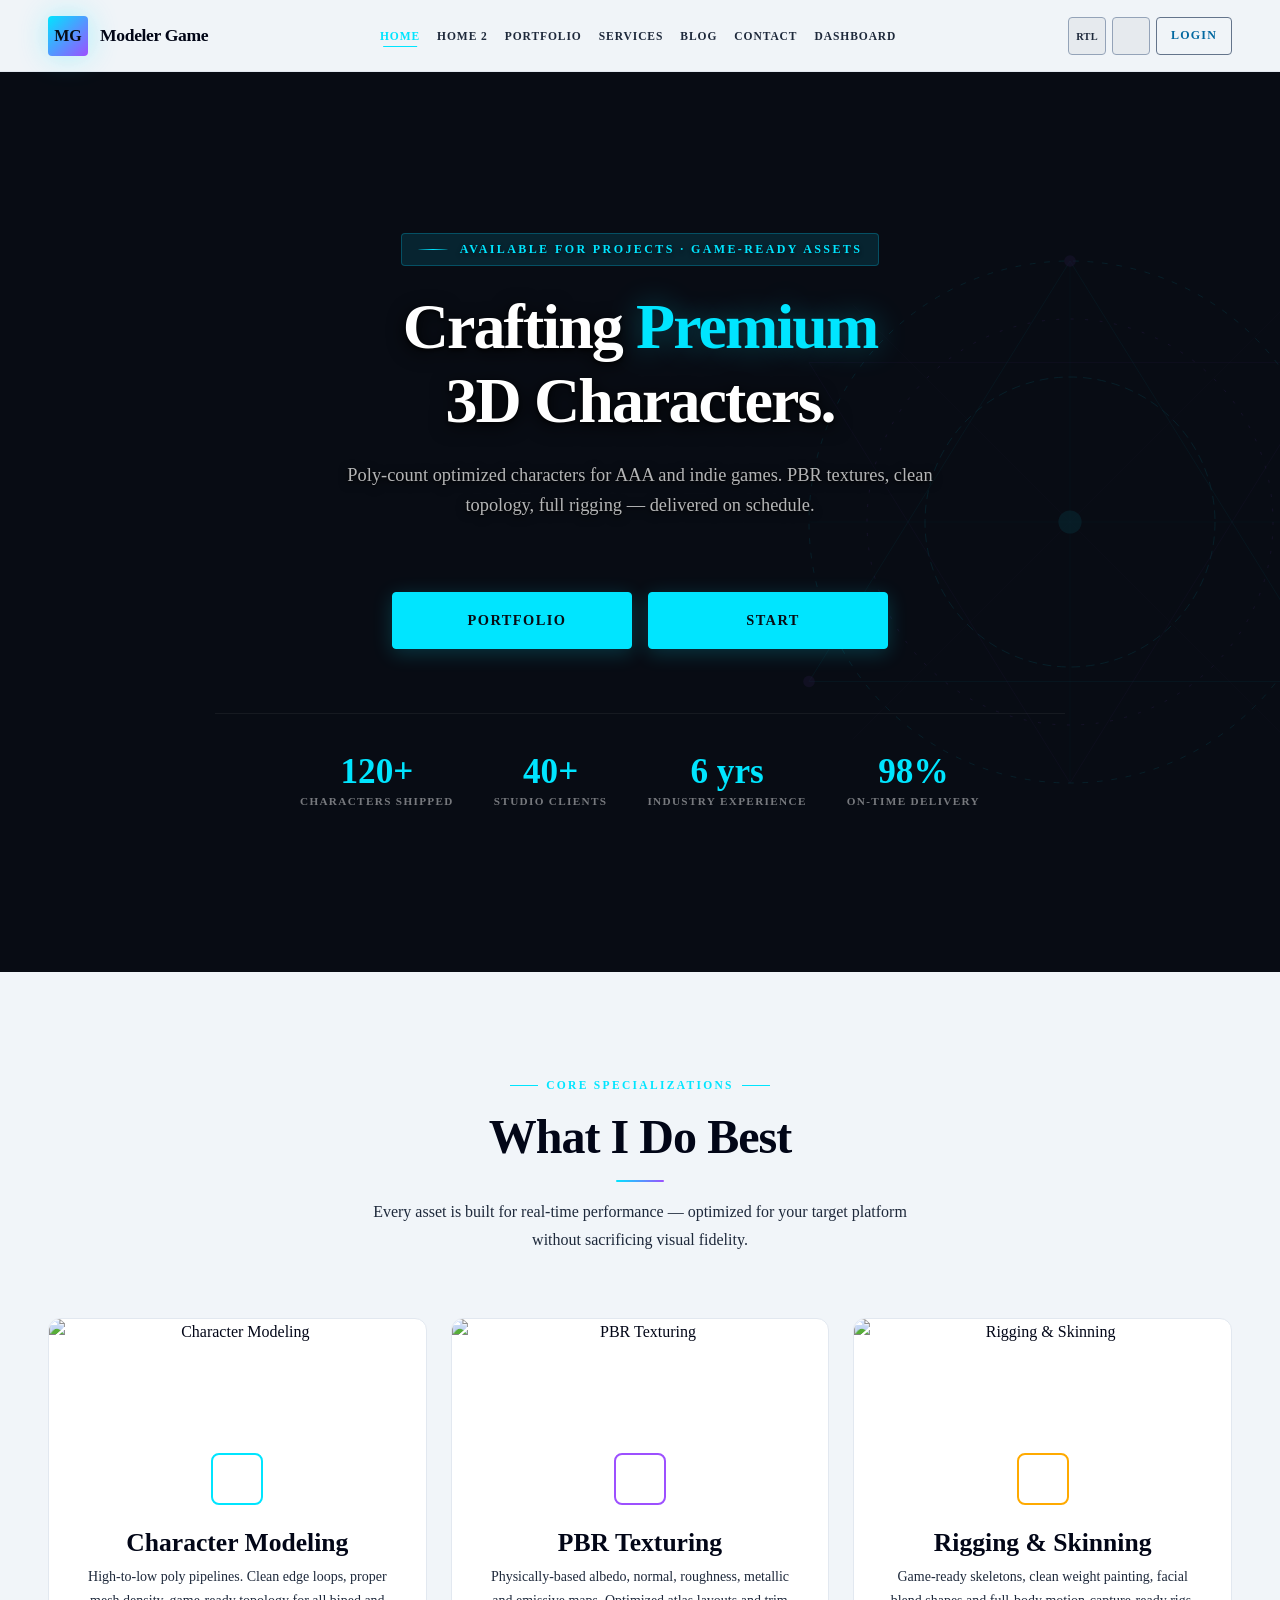
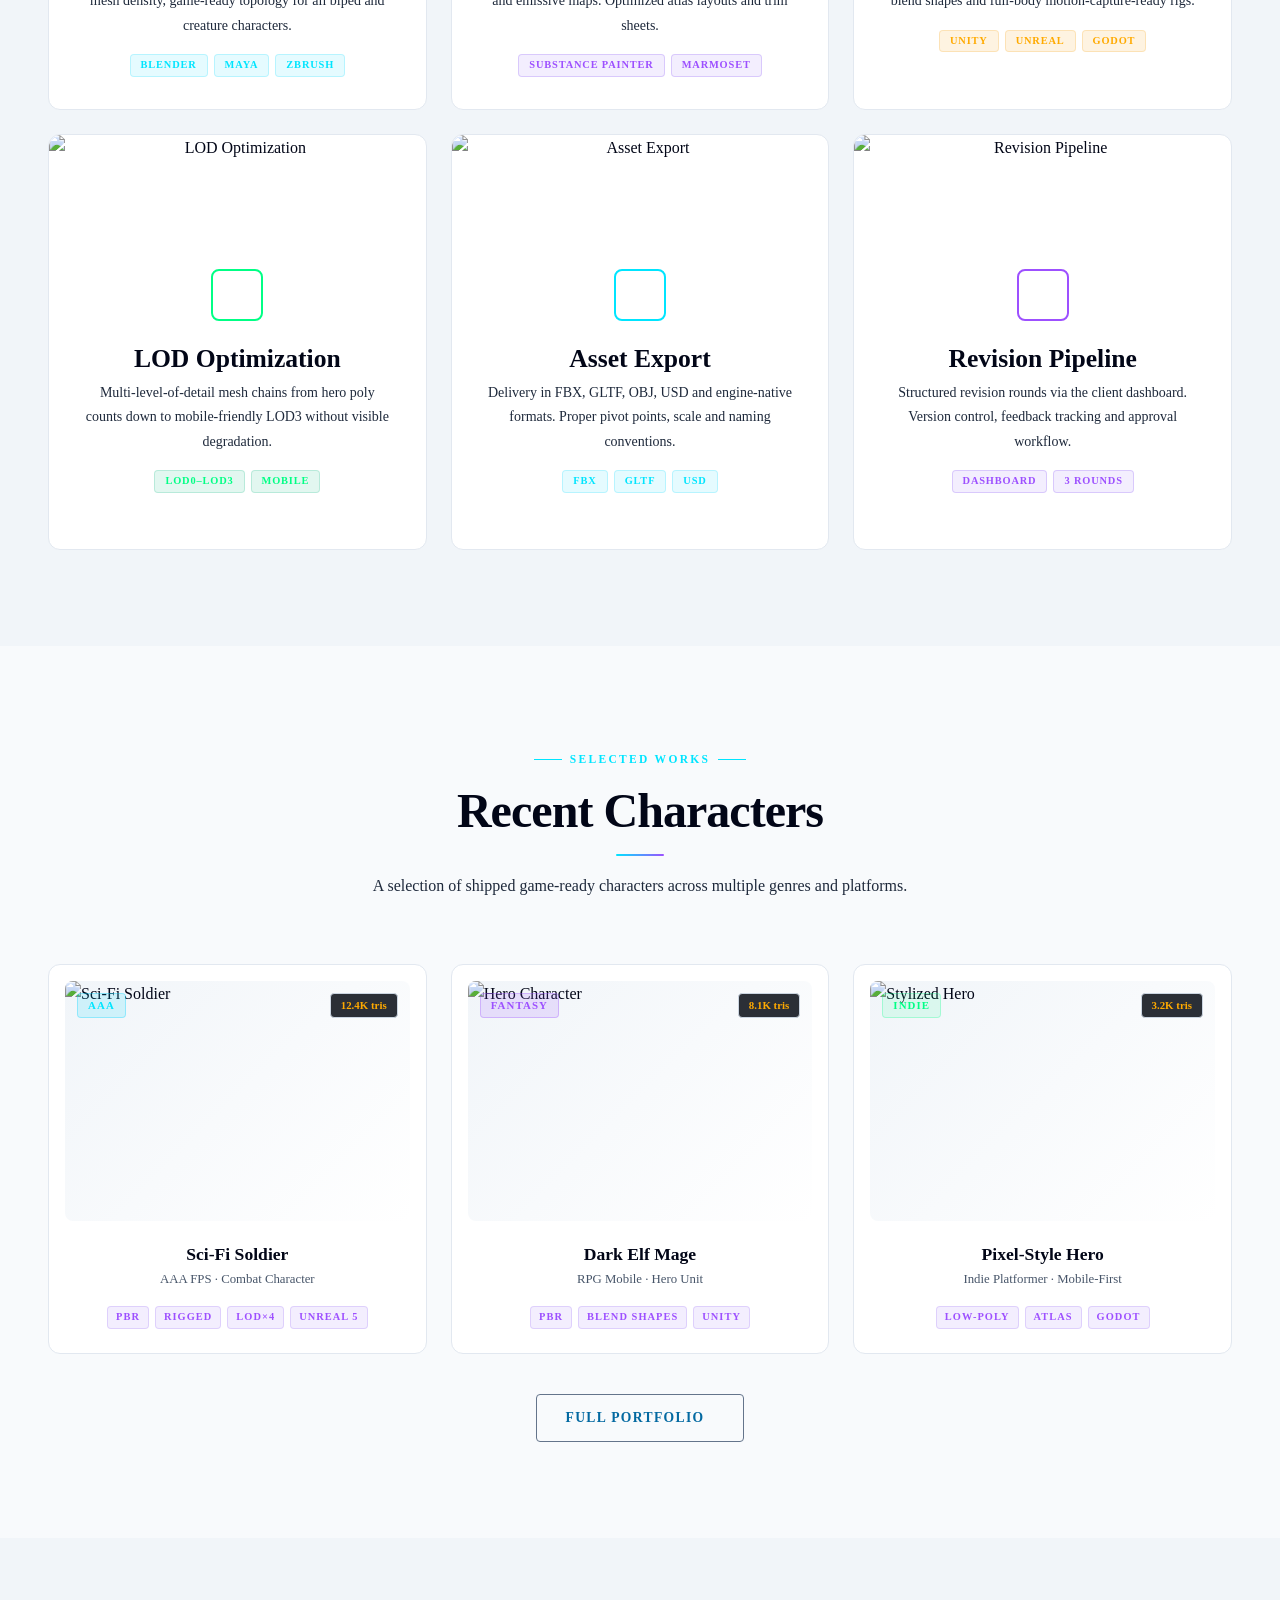
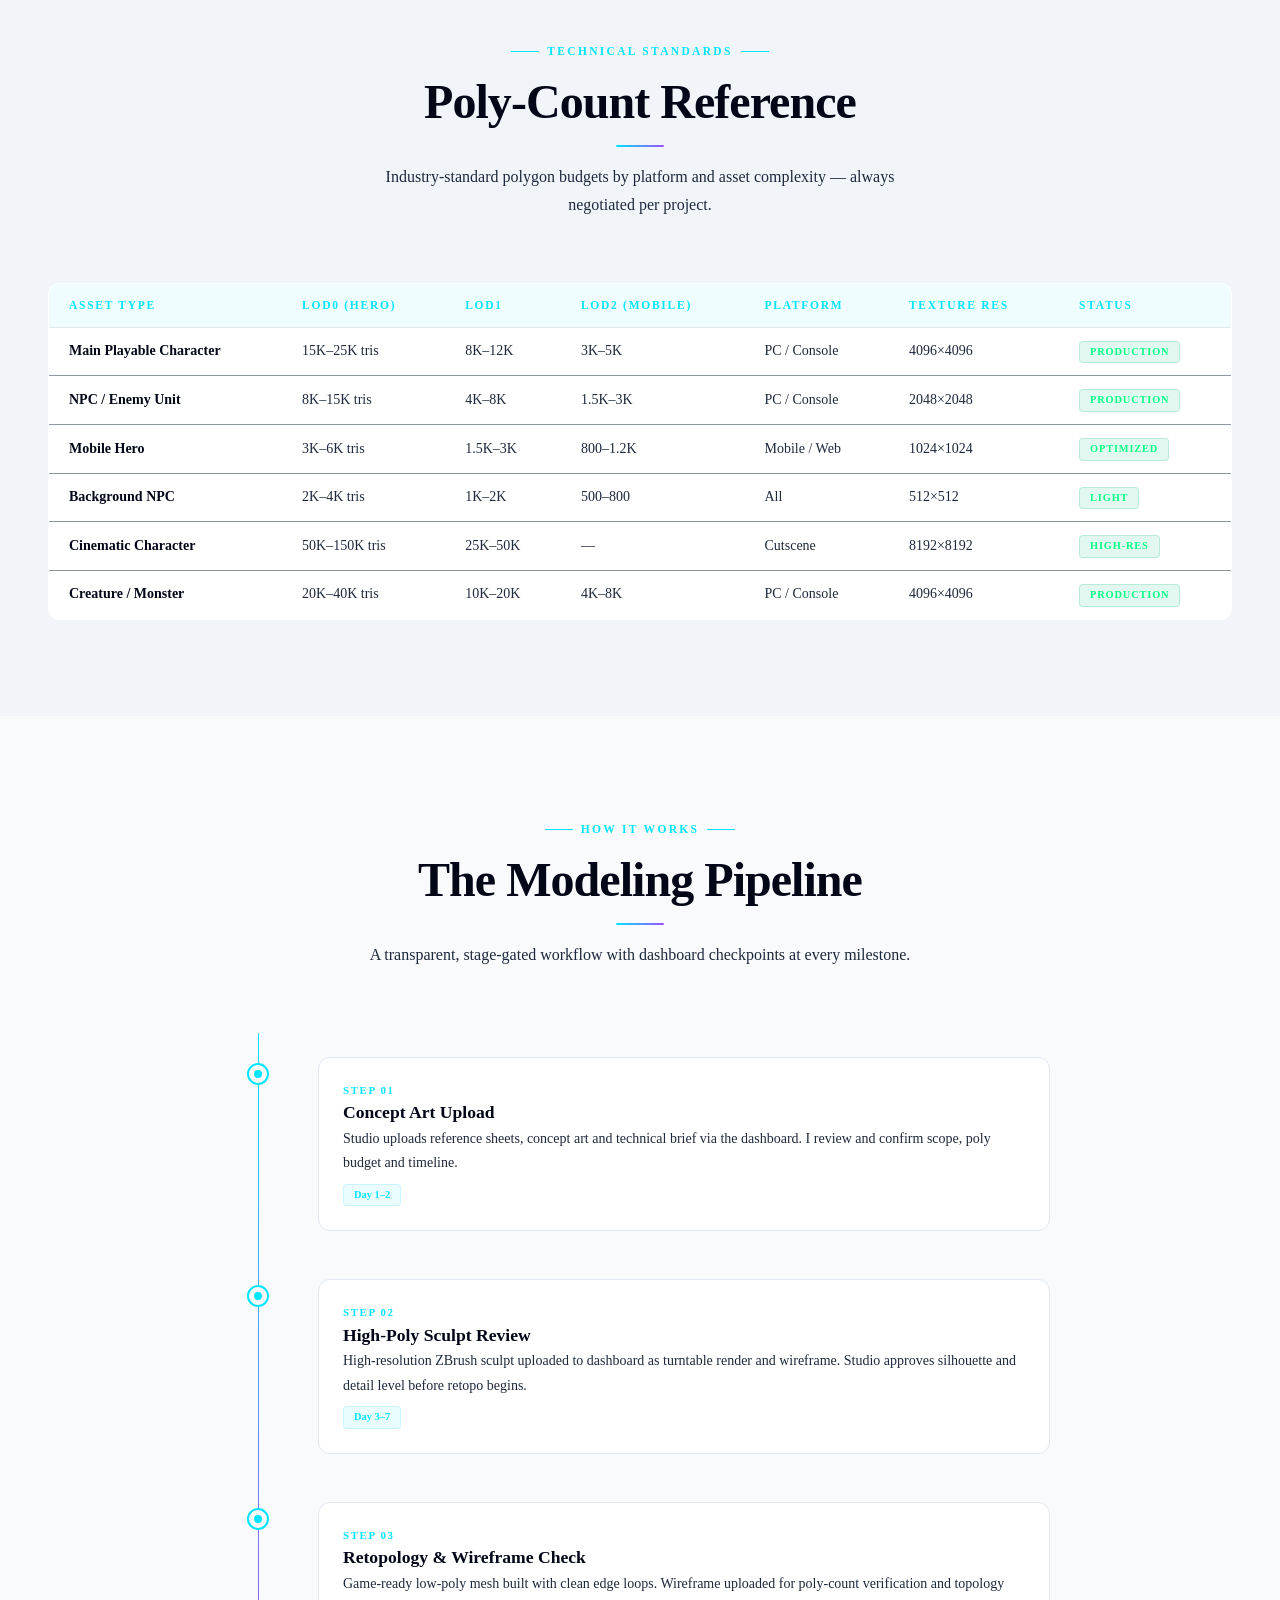
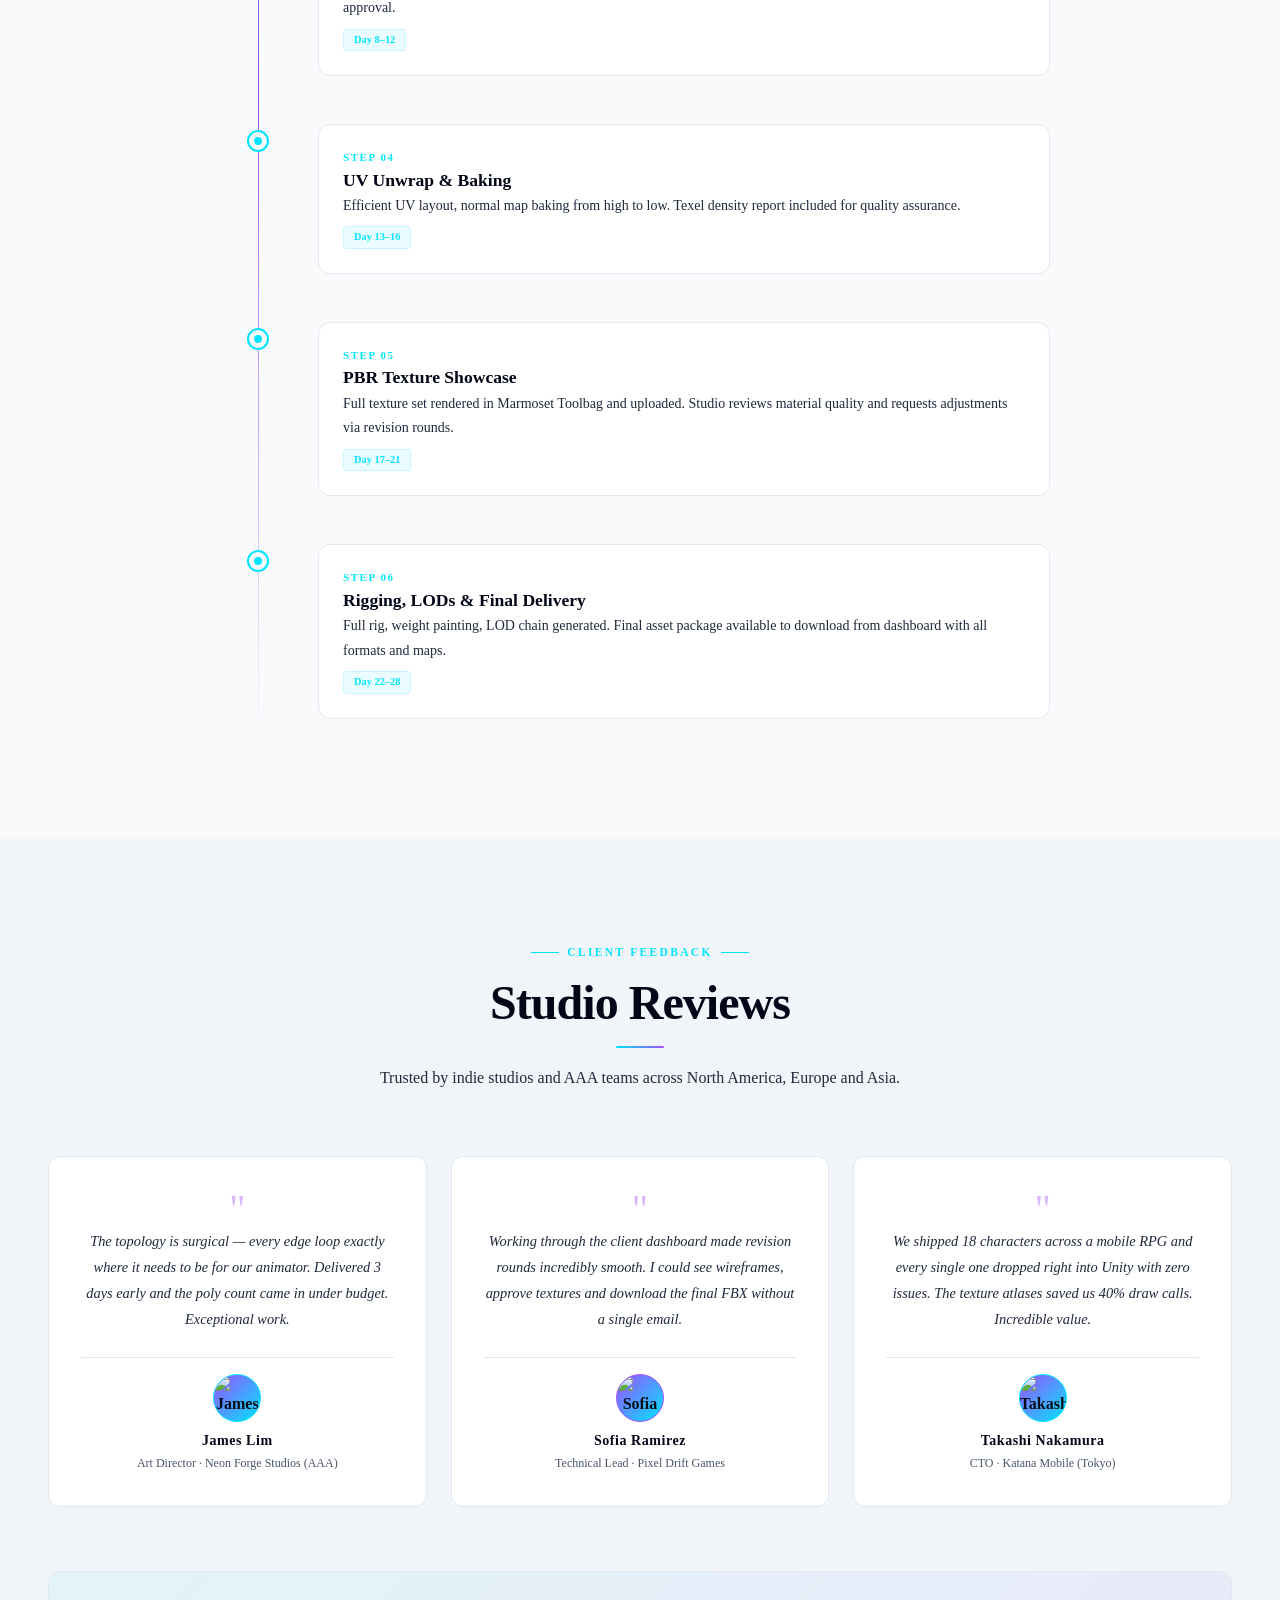
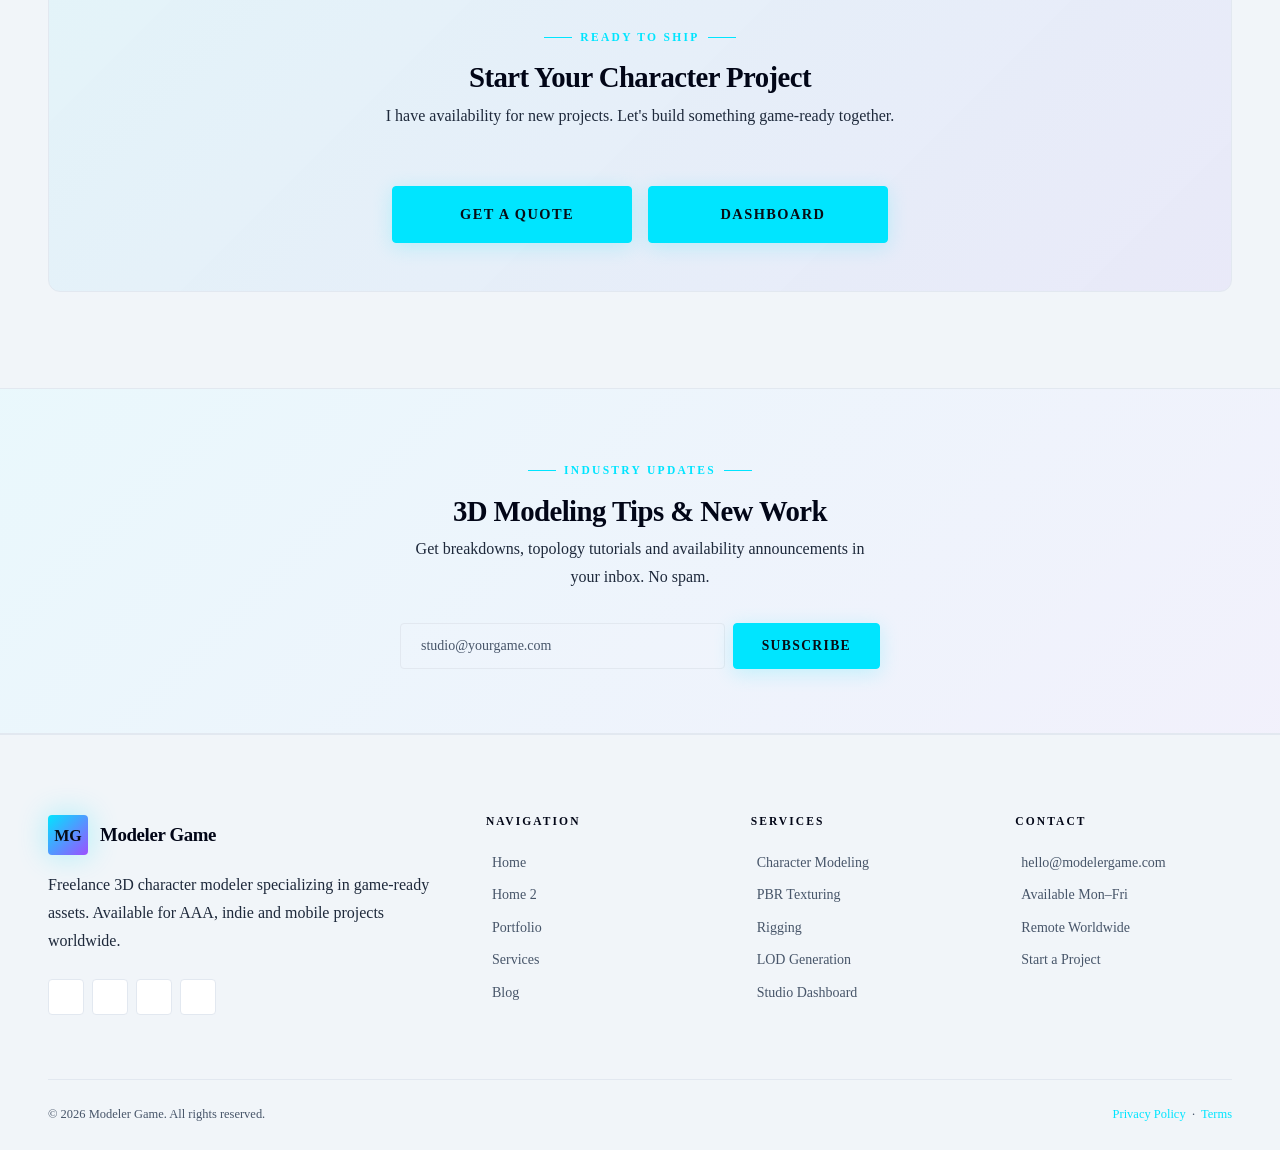
==== commit d1a36748: "U" ====
--- a/index.html
+++ b/index.html
@@ -162,8 +162,7 @@
           <!-- Card 1 -->
           <div class="card reveal d1" style="text-align:center;">
             <div class="card-banner">
-              <img src="character_modeling_3d_1778327631668.png" alt="Character Modeling">
-              <div style="position: absolute; inset: 0; background: linear-gradient(to bottom, transparent, var(--c-bg3));"></div>
+              <img src="https://i.pinimg.com/736x/76/ae/16/76ae16ec86776a7b8e9fb181428b00c7.jpg" alt="Character Modeling">
             </div>
             <div style="position: relative; z-index: 2; margin-top: -50px;">
               <div class="card-icon" style="margin:0 auto var(--s3); background: var(--c-bg3); border: 2px solid var(--c-cyan);"><i class="ri-user-3-line"></i></div>
@@ -180,8 +179,7 @@
           <!-- Card 2 -->
           <div class="card reveal d2" style="text-align:center;">
             <div class="card-banner">
-              <img src="pbr_texturing_maps_1778327855218.png" alt="PBR Texturing">
-              <div style="position: absolute; inset: 0; background: linear-gradient(to bottom, transparent, var(--c-bg3));"></div>
+              <img src="https://cdna.artstation.com/p/assets/images/images/002/446/046/large/team-dee-van-hoven-pbr-example53.jpg?1461827952" alt="PBR Texturing">
             </div>
             <div style="position: relative; z-index: 2; margin-top: -50px;">
               <div class="card-icon" style="margin:0 auto var(--s3); background: var(--c-bg3); border: 2px solid var(--c-violet);"><i class="ri-image-2-line"></i></div>
@@ -197,8 +195,7 @@
           <!-- Card 3 -->
           <div class="card reveal d3" style="text-align:center;">
             <div class="card-banner">
-              <img src="character_rigging_skeleton_1778327906873.png" alt="Rigging & Skinning">
-              <div style="position: absolute; inset: 0; background: linear-gradient(to bottom, transparent, var(--c-bg3));"></div>
+              <img src="https://animost.com/wp-content/uploads/2024/10/3d-rigging-and-skinning-6-600x369.jpg" alt="Rigging & Skinning">
             </div>
             <div style="position: relative; z-index: 2; margin-top: -50px;">
               <div class="card-icon" style="margin:0 auto var(--s3); background: var(--c-bg3); border: 2px solid var(--c-amber);"><i class="ri-settings-4-line"></i></div>
@@ -215,8 +212,7 @@
           <!-- Card 4 -->
           <div class="card reveal d1" style="text-align:center;">
             <div class="card-banner">
-              <img src="https://images.unsplash.com/photo-1580234810907-b40315b76418?q=80&w=600&auto=format&fit=crop" alt="LOD Optimization">
-              <div style="position: absolute; inset: 0; background: linear-gradient(to bottom, transparent, var(--c-bg3));"></div>
+              <img src="https://www.reallusion.com/character-creator/includes/images/lod-characters/character-level-scalability-actorbuild-how-to-create-an-actorbuild-character-3-optimize-wearables-mobile.jpg" alt="LOD Optimization">
             </div>
             <div style="position: relative; z-index: 2; margin-top: -50px;">
               <div class="card-icon" style="margin:0 auto var(--s3); background: var(--c-bg3); border: 2px solid var(--c-green);"><i class="ri-stack-line"></i></div>
@@ -232,8 +228,7 @@
           <!-- Card 5 -->
           <div class="card reveal d2" style="text-align:center;">
             <div class="card-banner">
-              <img src="https://images.unsplash.com/photo-1618005182384-a83a8bd57fbe?q=80&w=600&auto=format&fit=crop" alt="Asset Export">
-              <div style="position: absolute; inset: 0; background: linear-gradient(to bottom, transparent, var(--c-bg3));"></div>
+              <img src="https://i.ytimg.com/vi/YVsAx1cgHHE/maxresdefault.jpg" alt="Asset Export">
             </div>
             <div style="position: relative; z-index: 2; margin-top: -50px;">
               <div class="card-icon" style="margin:0 auto var(--s3); background: var(--c-bg3); border: 2px solid var(--c-cyan);"><i class="ri-share-box-line"></i></div>
@@ -250,8 +245,7 @@
           <!-- Card 6 -->
           <div class="card reveal d3" style="text-align:center;">
             <div class="card-banner">
-              <img src="https://images.unsplash.com/photo-1542751371-adc38448a05e?q=80&w=600&auto=format&fit=crop" alt="Revision Pipeline">
-              <div style="position: absolute; inset: 0; background: linear-gradient(to bottom, transparent, var(--c-bg3));"></div>
+              <img src="https://media.springernature.com/lw685/springer-static/image/chp%3A10.1007%2F978-3-662-64301-3_11/MediaObjects/187853_1_En_11_Fig24_HTML.png" alt="Revision Pipeline">
             </div>
             <div style="position: relative; z-index: 2; margin-top: -50px;">
               <div class="card-icon" style="margin:0 auto var(--s3); background: var(--c-bg3); border: 2px solid var(--c-violet);"><i class="ri-git-branch-line"></i></div>
@@ -282,7 +276,7 @@
           <!-- Work card 1 -->
           <article class="work-card reveal d1">
             <div class="work-img">
-              <img src="portfolio_1_soldier_1778328603120.png" alt="Sci-Fi Soldier"
+              <img src="https://static0.dualshockersimages.com/wordpress/wp-content/uploads/wm/2025/08/img_7885.jpeg?w=1600&h=900&fit=crop" alt="Sci-Fi Soldier"
                 style="width: 100%; height: 100%; object-fit: cover;">
               <span class="work-badge">AAA</span>
               <span class="poly-badge">12.4K tris</span>
@@ -304,7 +298,7 @@
           <!-- Work card 2 -->
           <article class="work-card reveal d2">
             <div class="work-img">
-              <img src="premium_hero_character_1778328044571.png" alt="Hero Character"
+              <img src="https://pixelplex.io/wp-content/uploads/2019/04/work-hero-defense-survival-mobile-rpg-1920.jpg" alt="Hero Character"
                 style="width: 100%; height: 100%; object-fit: cover;">
               <span class="work-badge"
                 style="background:rgba(157,80,255,0.15);border-color:rgba(157,80,255,0.3);color:var(--c-violet)">Fantasy</span>
@@ -326,7 +320,7 @@
           <!-- Work card 3 -->
           <article class="work-card reveal d3">
             <div class="work-img">
-              <img src="character_modeling_3d_1778327631668.png" alt="Stylized Hero"
+              <img src="https://static0.gamerantimages.com/wordpress/wp-content/uploads/2023/01/the-10-best-platoformer-games.jpg" alt="Stylized Hero"
                 style="width: 100%; height: 100%; object-fit: cover;">
               <span class="work-badge"
                 style="background:rgba(0,255,133,0.1);border-color:rgba(0,255,133,0.25);color:var(--c-green)">Indie</span>
@@ -403,7 +397,7 @@
                 <td>800–1.2K</td>
                 <td>Mobile / Web</td>
                 <td>1024×1024</td>
-                <td><span class="spec-pill pill-cyan">Optimized</span></td>
+                <td><span class="spec-pill pill-green">Optimized</span></td>
               </tr>
               <tr>
                 <td>Background NPC</td>
@@ -412,7 +406,7 @@
                 <td>500–800</td>
                 <td>All</td>
                 <td>512×512</td>
-                <td><span class="spec-pill pill-amber">Light</span></td>
+                <td><span class="spec-pill pill-green">Light</span></td>
               </tr>
               <tr>
                 <td>Cinematic Character</td>
@@ -421,7 +415,7 @@
                 <td>—</td>
                 <td>Cutscene</td>
                 <td>8192×8192</td>
-                <td><span class="spec-pill pill-violet">High-Res</span></td>
+                <td><span class="spec-pill pill-green">High-Res</span></td>
               </tr>
               <tr>
                 <td>Creature / Monster</td>
--- a/assets/css/style.css
+++ b/assets/css/style.css
@@ -407,6 +407,29 @@
   background: rgba(240, 244, 248, 0.94);
 }
 
+/* Light mode — make all three header controls (RTL, theme, login) borders visible */
+[data-theme="light"] .icon-btn {
+  background: rgba(0, 0, 0, 0.04);
+  border-color: #94a3b8;
+  color: #1e293b;
+}
+[data-theme="light"] .icon-btn:hover {
+  border-color: var(--c-cyan-dim);
+  background: rgba(0, 150, 180, 0.08);
+  color: var(--c-cyan-dim);
+}
+[data-theme="light"] .btn-outline {
+  border-color: #64748b;
+  color: #0369a1;
+}
+[data-theme="light"] .btn-outline:hover {
+  border-color: var(--c-cyan-dim);
+  background: rgba(0, 150, 180, 0.06);
+}
+[data-theme="light"] .mobile-nav {
+  background: rgba(240, 244, 248, 0.98);
+}
+
 #header.scrolled {
   box-shadow: 0 2px 32px rgba(0, 0, 0, 0.5);
   border-bottom-color: var(--c-cyan);
@@ -453,7 +476,7 @@
 
 .logo-name {
   font-family: var(--f-head);
-  font-size: 1rem;
+  font-size: 1.18rem;
   font-weight: 800;
   color: var(--c-text);
   letter-spacing: -0.02em;
@@ -2356,7 +2379,7 @@
   }
 
   .header-logo .logo-name {
-    font-size: 0.85rem !important;
+    font-size: 1.1rem !important;
   }
 
   .header-nav {
@@ -2377,14 +2400,26 @@
 
   .header-controls {
     flex-shrink: 0 !important;
-    gap: 4px !important;
+    gap: 6px !important;
+    align-items: center !important;
+  }
+
+  /* Lock all three controls (RTL, Theme, Login) to identical 38px height */
+  .header-controls .icon-btn {
+    width: 38px !important;
+    height: 38px !important;
+    min-height: 38px !important;
+    flex-shrink: 0 !important;
   }
 
   .header-controls .btn {
-    padding: 6px 12px !important;
-    font-size: 0.72rem !important;
-    min-height: 32px !important;
+    padding: 6px 14px !important;
+    font-size: 0.75rem !important;
+    min-height: 38px !important;
+    height: 38px !important;
     white-space: nowrap !important;
+    display: inline-flex !important;
+    align-items: center !important;
   }
 }
 
@@ -2394,6 +2429,10 @@
   /* Header stays fully expanded like 1440px now! */
   .g3 {
     grid-template-columns: repeat(2, 1fr);
+  }
+
+  .card-banner {
+    height: 210px !important;
   }
 
 
@@ -2477,6 +2516,10 @@
   .g3,
   .g4 {
     grid-template-columns: 1fr;
+  }
+
+  .card-banner {
+    height: 240px !important;
   }
 
   .hero-visual {
@@ -2727,6 +2770,150 @@
 }
 
 /* ============================================================
+   25b. RTL — EXTENDED COVERAGE
+   ============================================================ */
+
+/* Body-level text direction */
+[dir="rtl"] body {
+  text-align: right;
+}
+
+/* Paragraphs and list items */
+[dir="rtl"] p,
+[dir="rtl"] li,
+[dir="rtl"] label,
+[dir="rtl"] .form-group label {
+  text-align: right;
+}
+
+/* Section tags — reverse the decorative lines */
+[dir="rtl"] .sec-tag {
+  flex-direction: row-reverse;
+}
+
+/* Cards — icon left in RTL becomes right */
+[dir="rtl"] .card-icon {
+  margin-left: 0;
+  margin-right: auto;
+}
+
+/* Hero metrics row */
+[dir="rtl"] .hero-metrics {
+  flex-direction: row-reverse;
+}
+
+/* Mobile navigation drawer — RTL */
+[dir="rtl"] .mobile-nav {
+  text-align: right;
+}
+[dir="rtl"] .mobile-nav .nav-link {
+  text-align: right;
+}
+[dir="rtl"] .mobile-nav-controls {
+  flex-direction: row-reverse;
+  justify-content: flex-start;
+}
+
+/* Footer links column */
+[dir="rtl"] .footer-links {
+  display: flex;
+  flex-direction: column;
+  align-items: flex-end;
+}
+[dir="rtl"] .footer-links a {
+  flex-direction: row-reverse;
+}
+
+/* Newsletter form */
+[dir="rtl"] .nl-form {
+  flex-direction: row-reverse;
+}
+
+/* ---- Dashboard-specific RTL ---- */
+/* Dashboard uses .sidebar and .dash-content (different from global .dash-sidebar/.dash-main) */
+[dir="rtl"] .sidebar {
+  left: auto;
+  right: 0;
+  border-right: none;
+  border-left: 1px solid var(--c-border);
+}
+[dir="rtl"] .dash-content {
+  margin-left: 0;
+  margin-right: 240px;
+}
+[dir="rtl"] .dash-header-inner {
+  flex-direction: row-reverse;
+}
+[dir="rtl"] .dash-header-left {
+  flex-direction: row-reverse;
+}
+[dir="rtl"] .dash-header-right {
+  flex-direction: row-reverse;
+}
+[dir="rtl"] .dash-nav-link {
+  flex-direction: row-reverse;
+  text-align: right;
+}
+[dir="rtl"] .sidebar-logo {
+  flex-direction: row-reverse;
+}
+[dir="rtl"] .stat-card {
+  text-align: right;
+}
+[dir="rtl"] .pipeline {
+  flex-direction: row-reverse;
+}
+[dir="rtl"] .rev-msg {
+  flex-direction: row-reverse;
+}
+[dir="rtl"] .rev-bubble {
+  border-radius: var(--r2) 0 var(--r2) var(--r2);
+  text-align: right;
+}
+[dir="rtl"] .rev-bubble.mod-bubble {
+  border-radius: 0 var(--r2) var(--r2) var(--r2);
+}
+[dir="rtl"] .asset-row {
+  flex-direction: row-reverse;
+}
+[dir="rtl"] .asset-info {
+  text-align: right;
+}
+[dir="rtl"] .user-chip {
+  flex-direction: row-reverse;
+}
+
+/* Dashboard mobile RTL */
+@media(max-width:768px) {
+  [dir="rtl"] .sidebar {
+    left: unset;
+    right: 0;
+    transform: translateX(100%);
+  }
+  [dir="rtl"] .sidebar.open {
+    transform: translateX(0);
+  }
+  [dir="rtl"] .dash-content {
+    margin-right: 0;
+  }
+}
+
+/* Auth page controls RTL — already covered, ensure consistency */
+[dir="rtl"] .auth-page-controls {
+  right: auto;
+  left: var(--s3);
+  flex-direction: row-reverse;
+}
+
+/* Timeline RTL */
+[dir="rtl"] .tl-content {
+  text-align: right;
+}
+[dir="rtl"] .tl-dur {
+  text-align: right;
+}
+
+/* ============================================================
    26. GLOBAL CARD CENTERING (Home, Home 2, Portfolio, Services, Blog)
    ============================================================ */
 /* About Me section centering and responsive stacking (HOME 2) */
@@ -2737,6 +2924,17 @@
   align-items: center !important;
 }
 
+.about-grid .about-text {
+  text-align: center !important;
+  display: flex !important;
+  flex-direction: column !important;
+  align-items: center !important;
+}
+
+.about-grid .about-text p {
+  text-align: center !important;
+}
+
 .about-grid .sec-tag {
   justify-content: center !important;
 }
@@ -2745,8 +2943,19 @@
   text-align: center !important;
 }
 
+/* Bullets wrapper centered as a block, but each bullet row left-aligned for straight line vertical alignment */
+.about-bullets {
+  display: flex;
+  flex-direction: column;
+  gap: 12px;
+  align-self: center !important;
+  width: fit-content !important;
+  width: -webkit-fit-content !important;
+  max-width: 100% !important;
+}
+
 .about-grid .about-bullet {
-  justify-content: center !important;
+  justify-content: flex-start !important;
 }
 
 .about-grid .btn-group {
@@ -2757,6 +2966,24 @@
   .about-grid {
     grid-template-columns: 1fr !important;
     gap: var(--s5) !important;
+  }
+}
+
+@media(max-width: 480px) {
+  .about-bullets {
+    width: 100% !important;
+    max-width: 300px !important;
+    margin: 0 auto !important;
+    align-self: center !important;
+  }
+  .about-grid .about-bullet {
+    justify-content: flex-start !important;
+  }
+}
+
+@media(max-width: 360px) {
+  .about-bullets {
+    max-width: 260px !important;
   }
 }
 
@@ -2792,11 +3019,41 @@
 }
 
 .price-card .price-features {
-  align-items: center !important;
+  align-items: flex-start !important;
+  width: 100% !important;
+  max-width: 280px !important;
+  margin: 0 auto !important;
+  padding: 0 var(--s2) !important;
 }
 
 .price-card .price-features li {
-  justify-content: center !important;
+  justify-content: flex-start !important;
+  text-align: left !important;
+}
+
+/* SVG Wireframes and Topology Diagrams display optimization for all browsers and themes */
+svg [stroke="var(--c-cyan)"] { stroke: var(--c-cyan) !important; }
+svg [stroke="var(--c-violet)"] { stroke: var(--c-violet) !important; }
+svg [stroke="var(--c-green)"] { stroke: var(--c-green) !important; }
+svg [stroke="var(--c-amber)"] { stroke: var(--c-amber) !important; }
+
+svg [fill="var(--c-cyan)"] { fill: var(--c-cyan) !important; }
+svg [fill="var(--c-violet)"] { fill: var(--c-violet) !important; }
+svg [fill="var(--c-green)"] { fill: var(--c-green) !important; }
+svg [fill="var(--c-amber)"] { fill: var(--c-amber) !important; }
+
+.work-placeholder svg {
+  opacity: 0.65 !important;
+  transition: opacity .3s, transform .3s;
+}
+
+.work-card:hover .work-placeholder svg {
+  opacity: 0.95 !important;
+  transform: scale(1.05);
+}
+
+.work-placeholder svg * {
+  stroke-width: 1.25px !important;
 }
 
 /* Optional add-on card centering (SERVICES) */
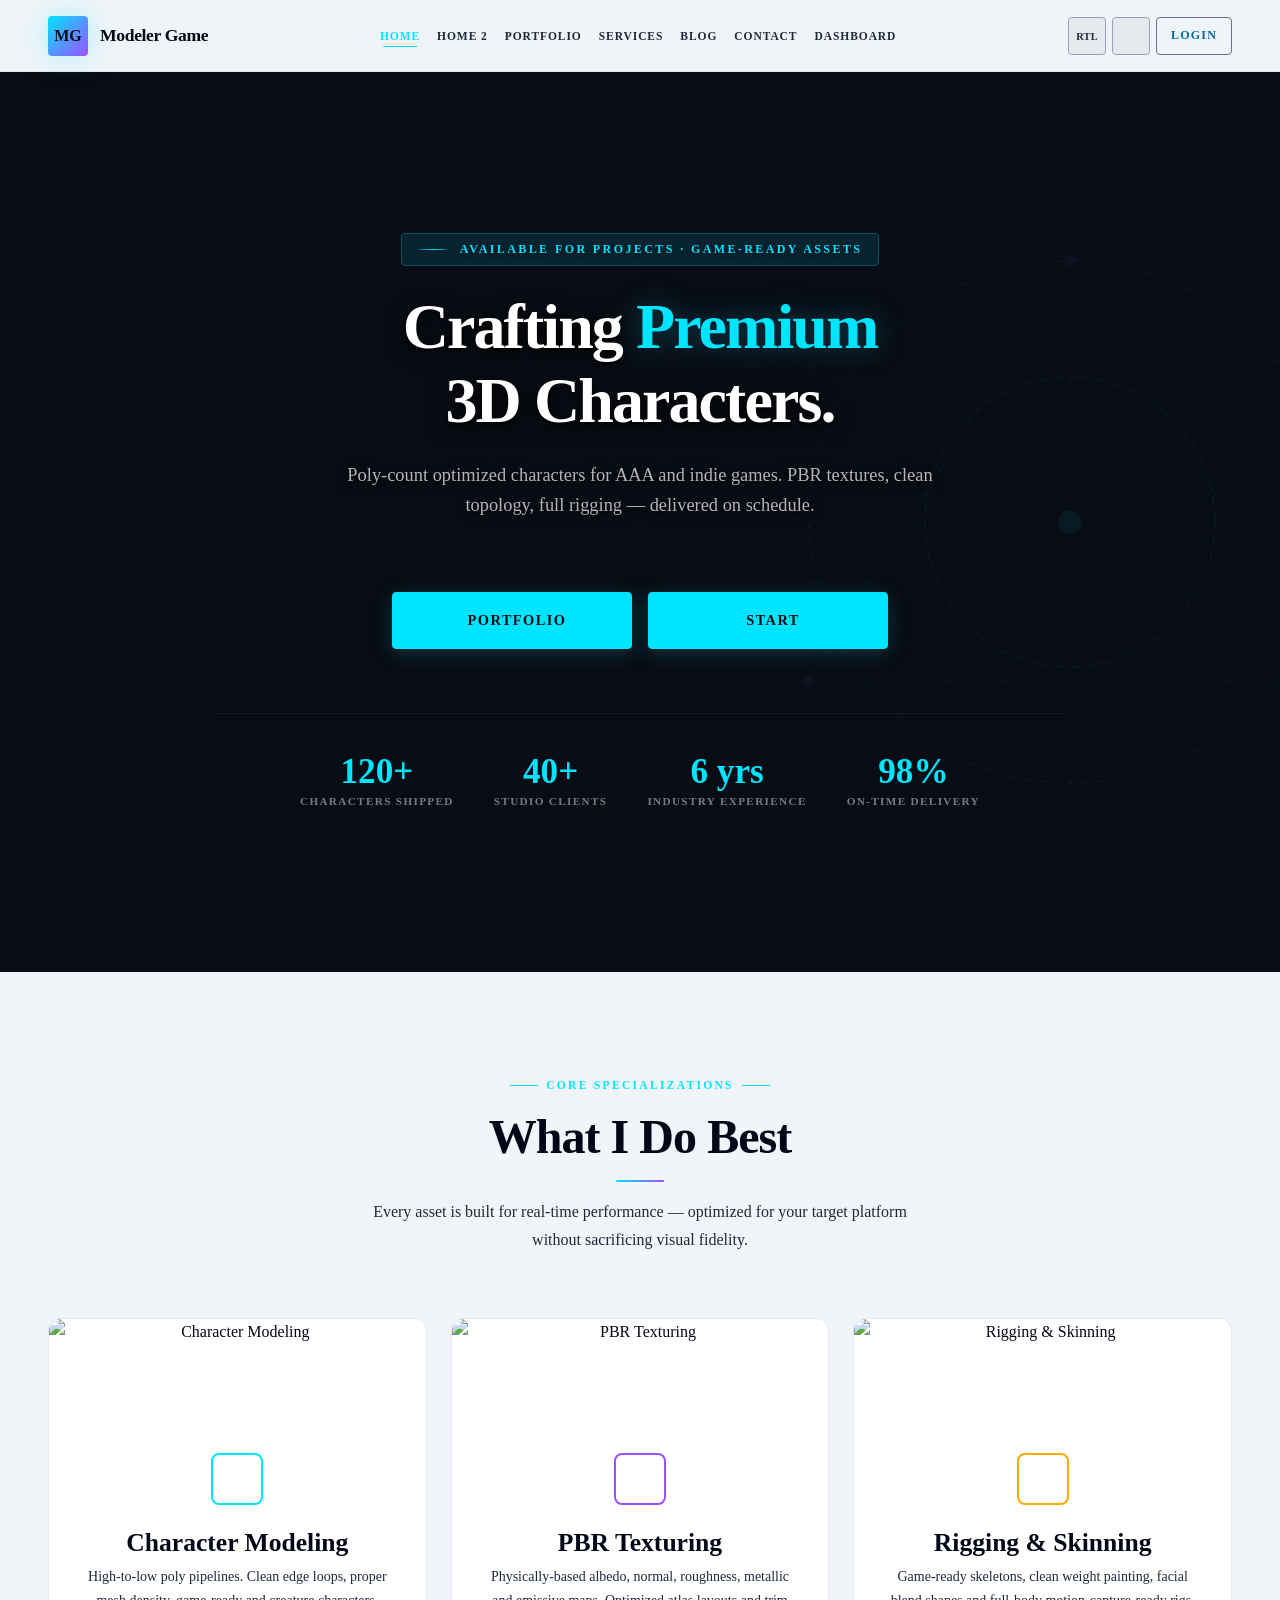
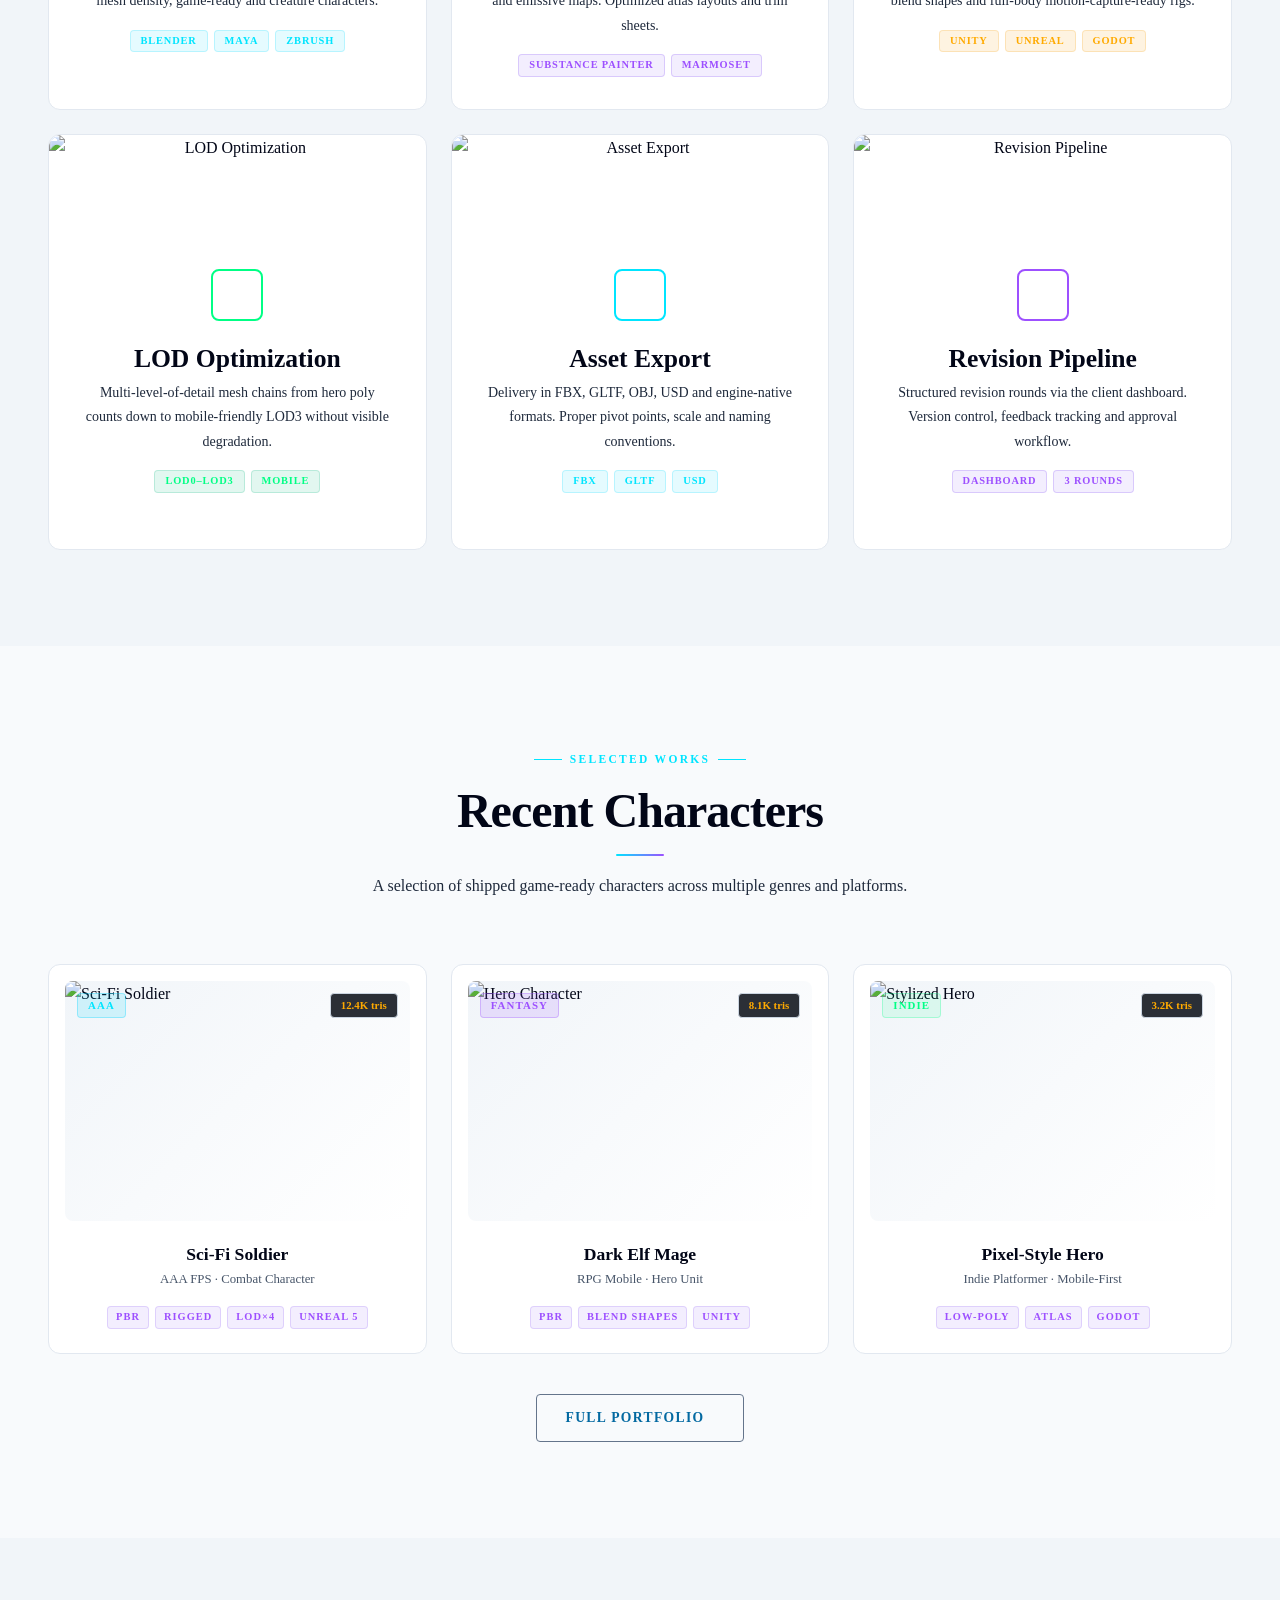
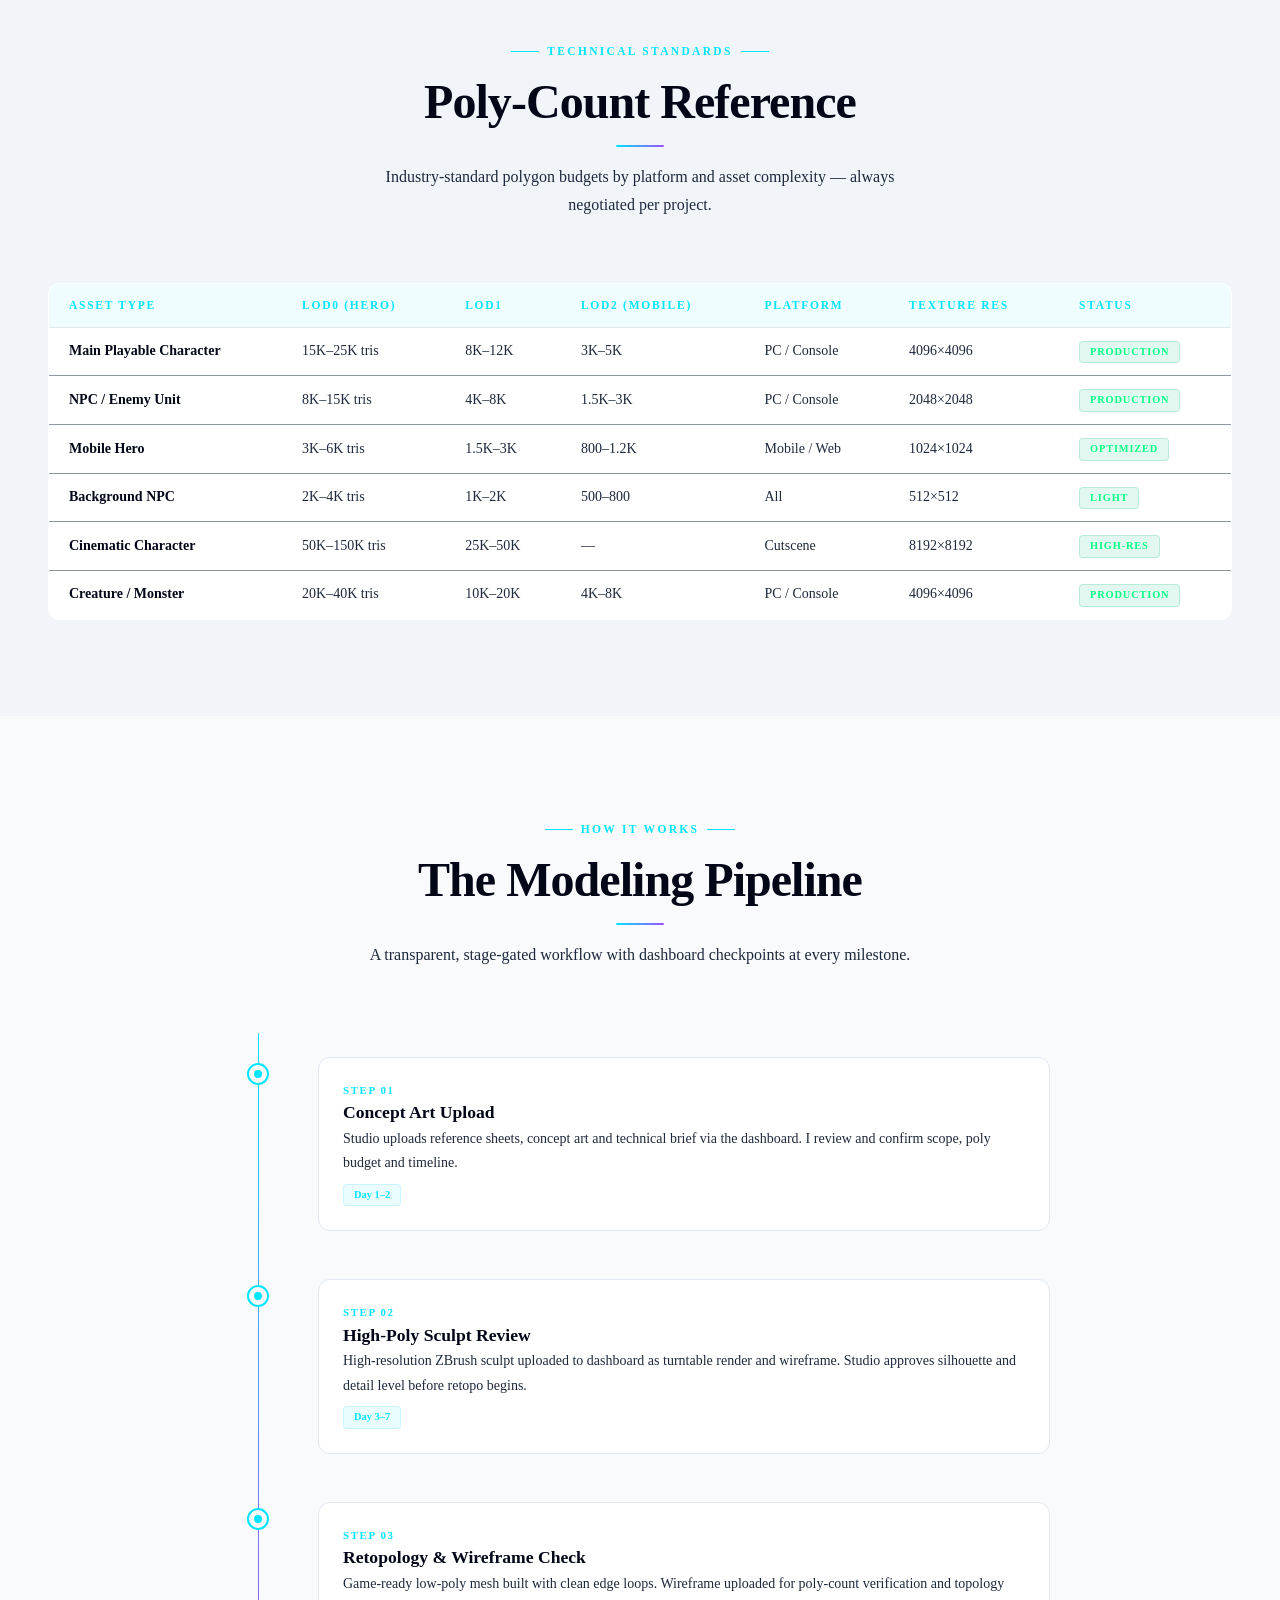
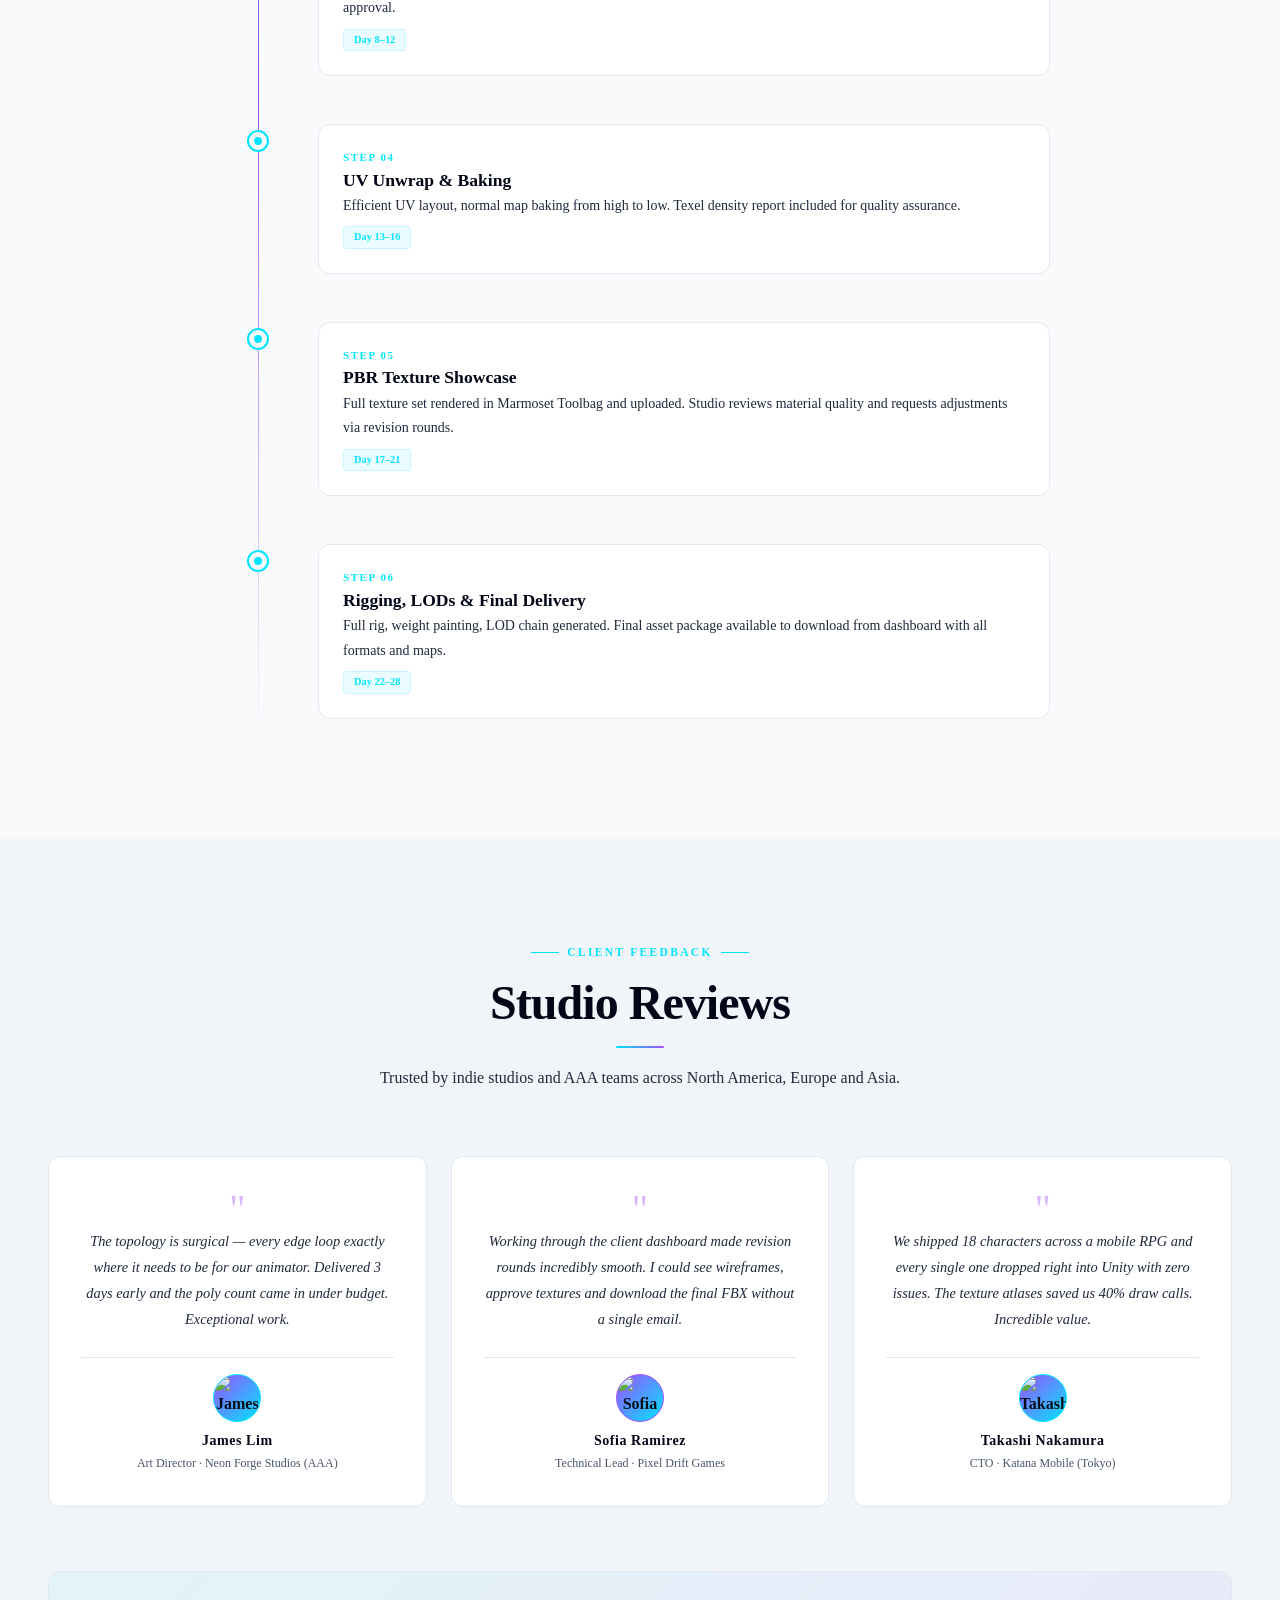
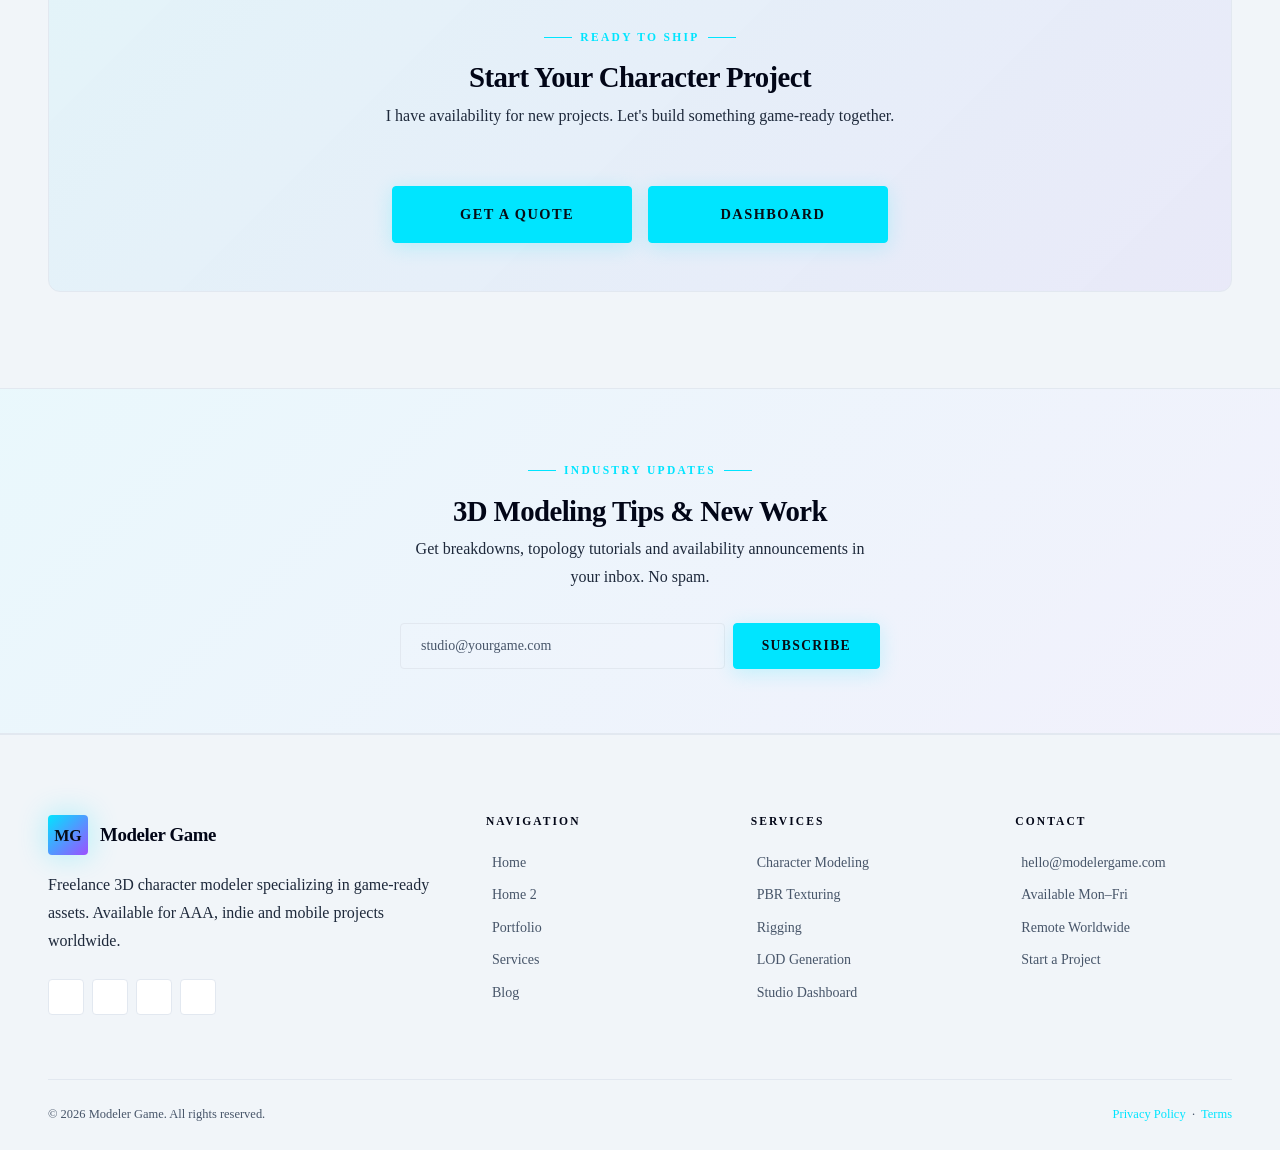
==== commit 65fbc5fe: "U" ====
--- a/index.html
+++ b/index.html
@@ -167,7 +167,7 @@
             <div style="position: relative; z-index: 2; margin-top: -50px;">
               <div class="card-icon" style="margin:0 auto var(--s3); background: var(--c-bg3); border: 2px solid var(--c-cyan);"><i class="ri-user-3-line"></i></div>
               <h3 style="margin-bottom:var(--s1)">Character Modeling</h3>
-              <p style="font-size:.875rem">High-to-low poly pipelines. Clean edge loops, proper mesh density, game-ready topology for all biped and creature characters.</p>
+              <p style="font-size:.875rem">High-to-low poly pipelines. Clean edge loops, proper mesh density, game-ready and creature characters.</p>
             </div>
             <div style="margin-top:var(--s2);display:flex;gap:6px;flex-wrap:wrap;justify-content:center">
               <span class="spec-pill pill-cyan">Blender</span>
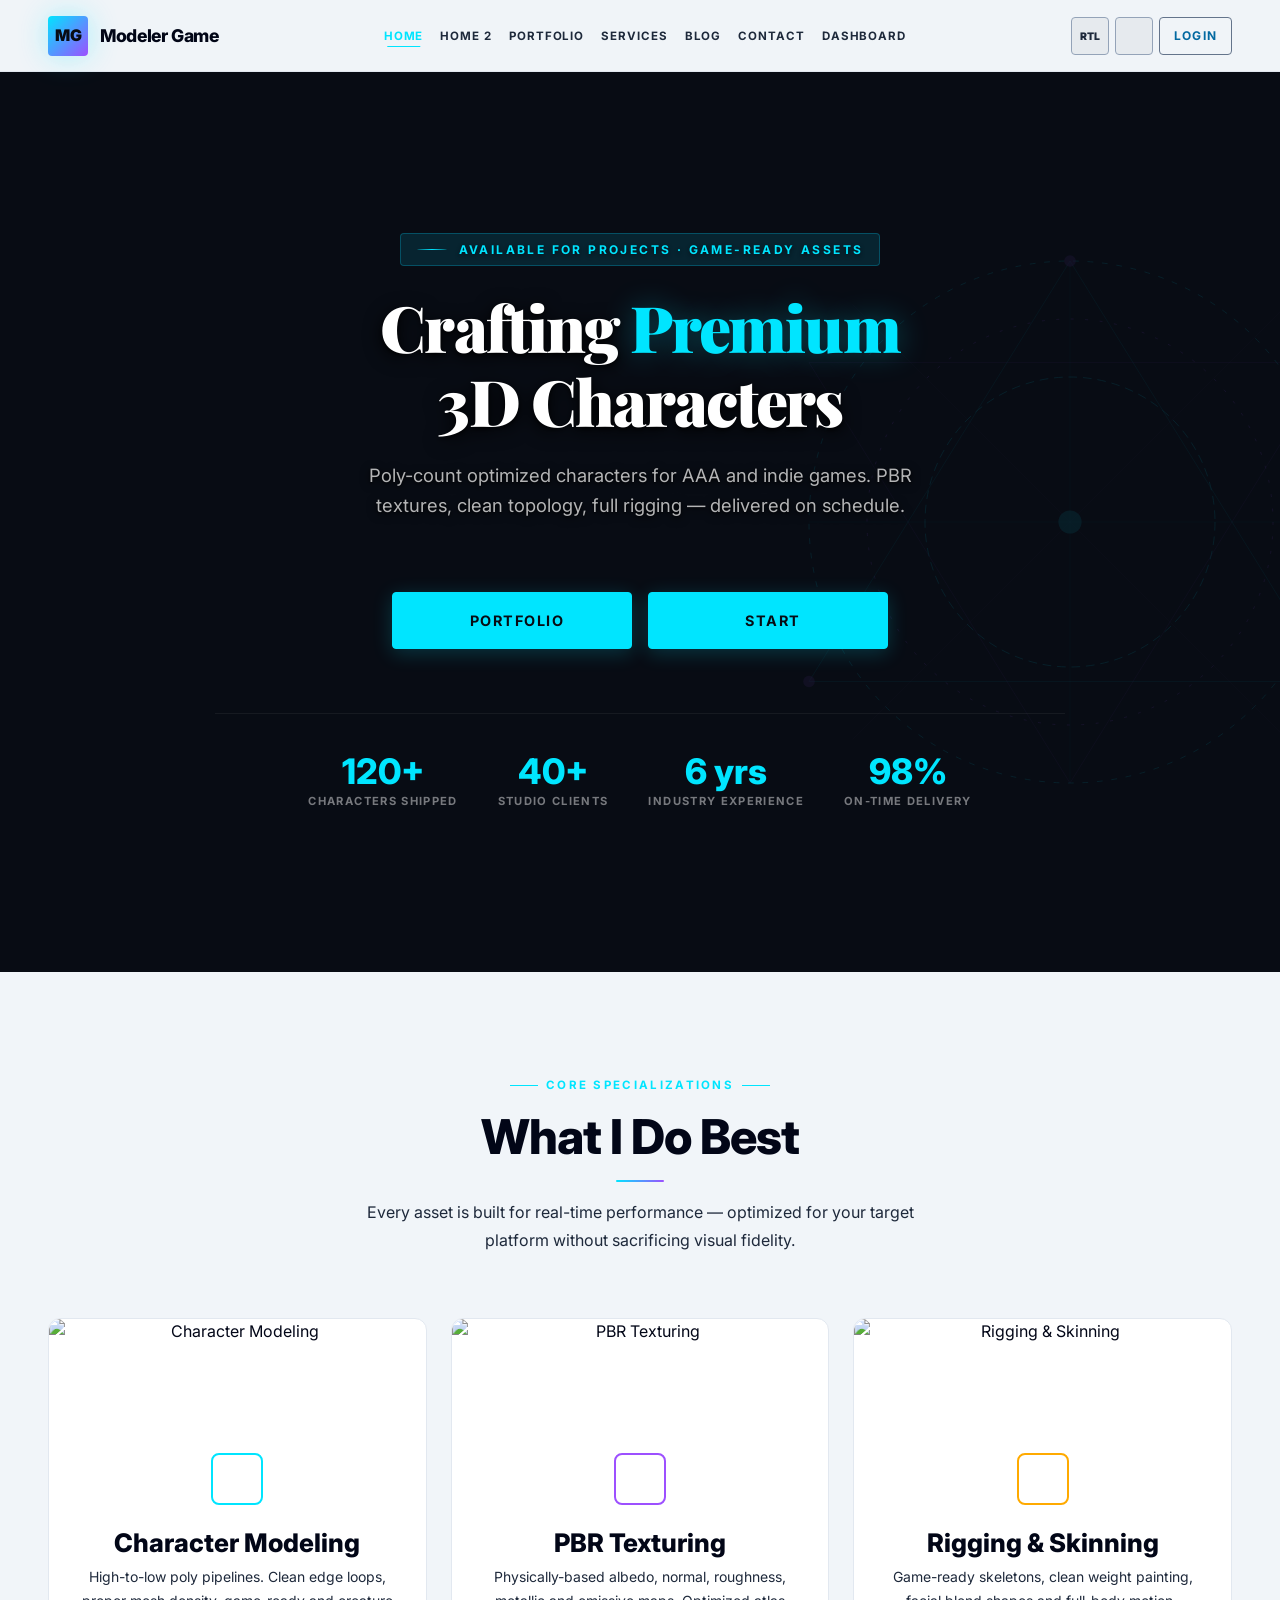
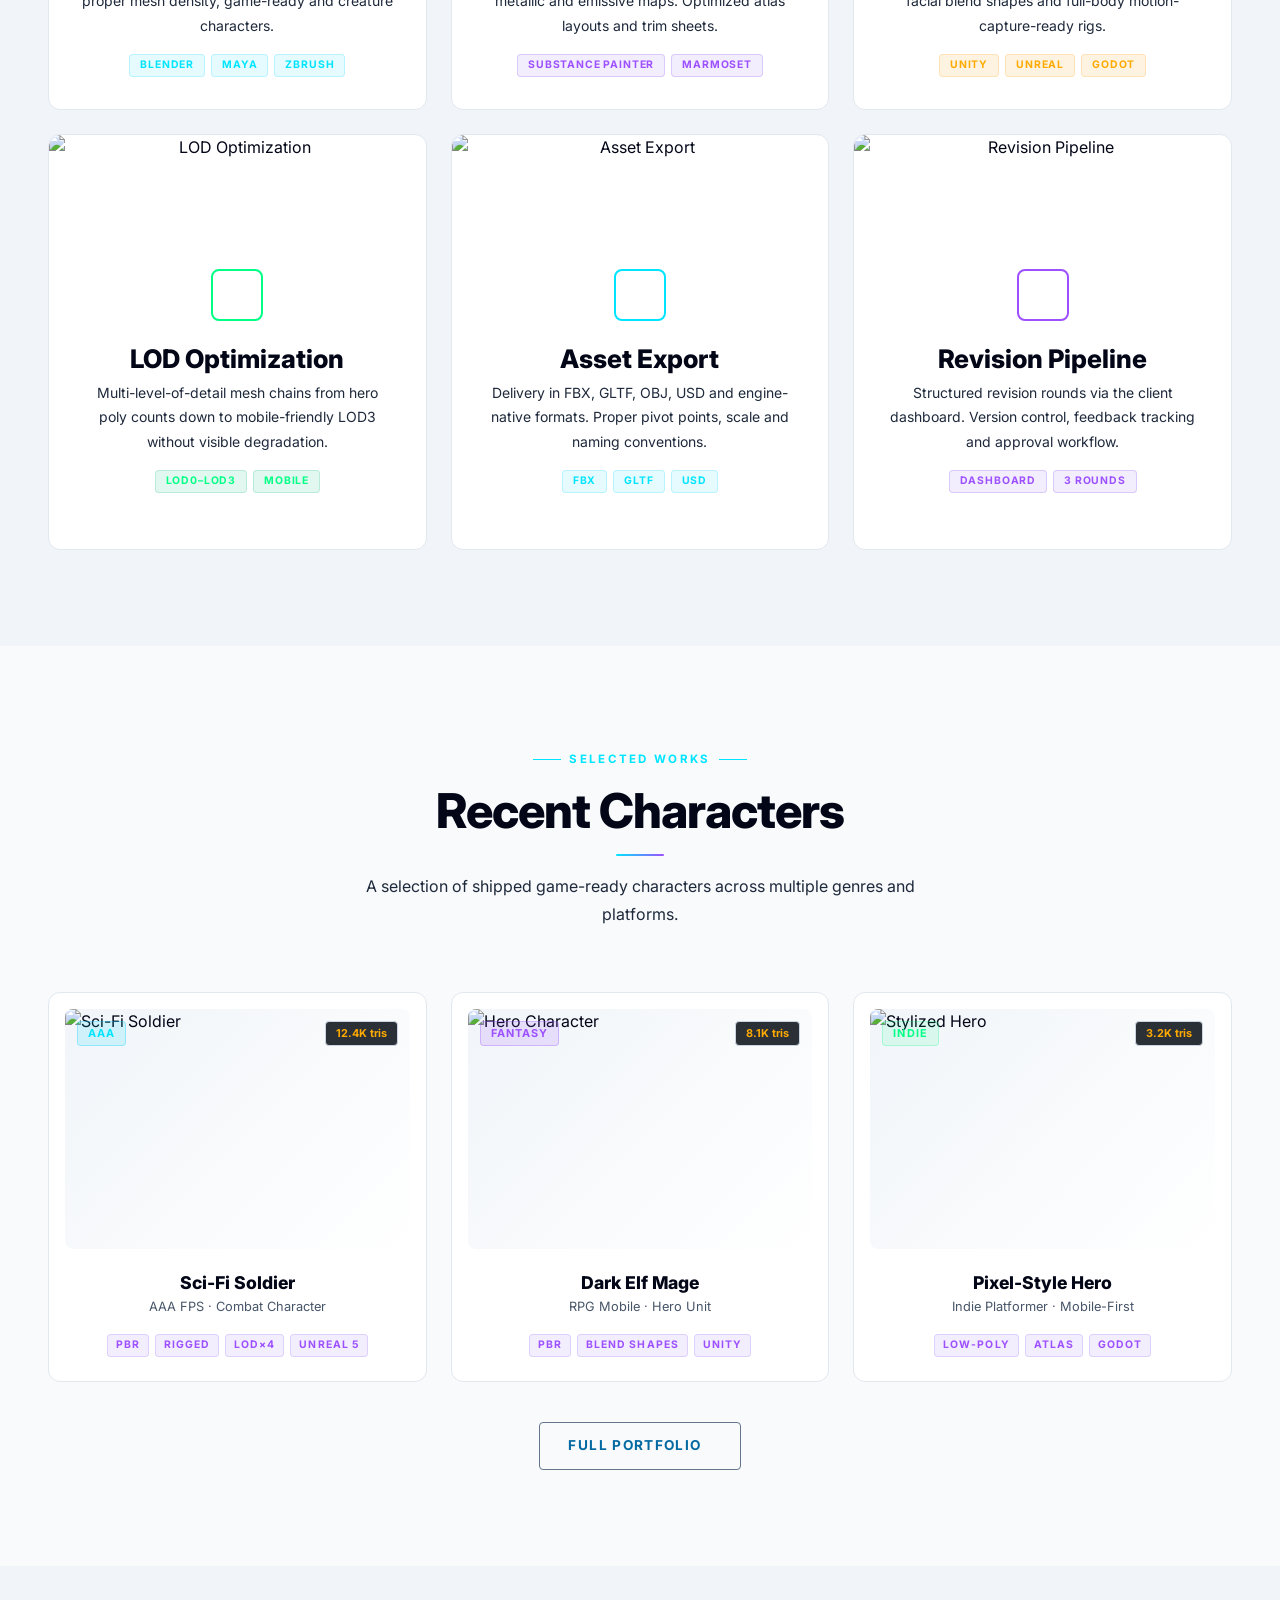
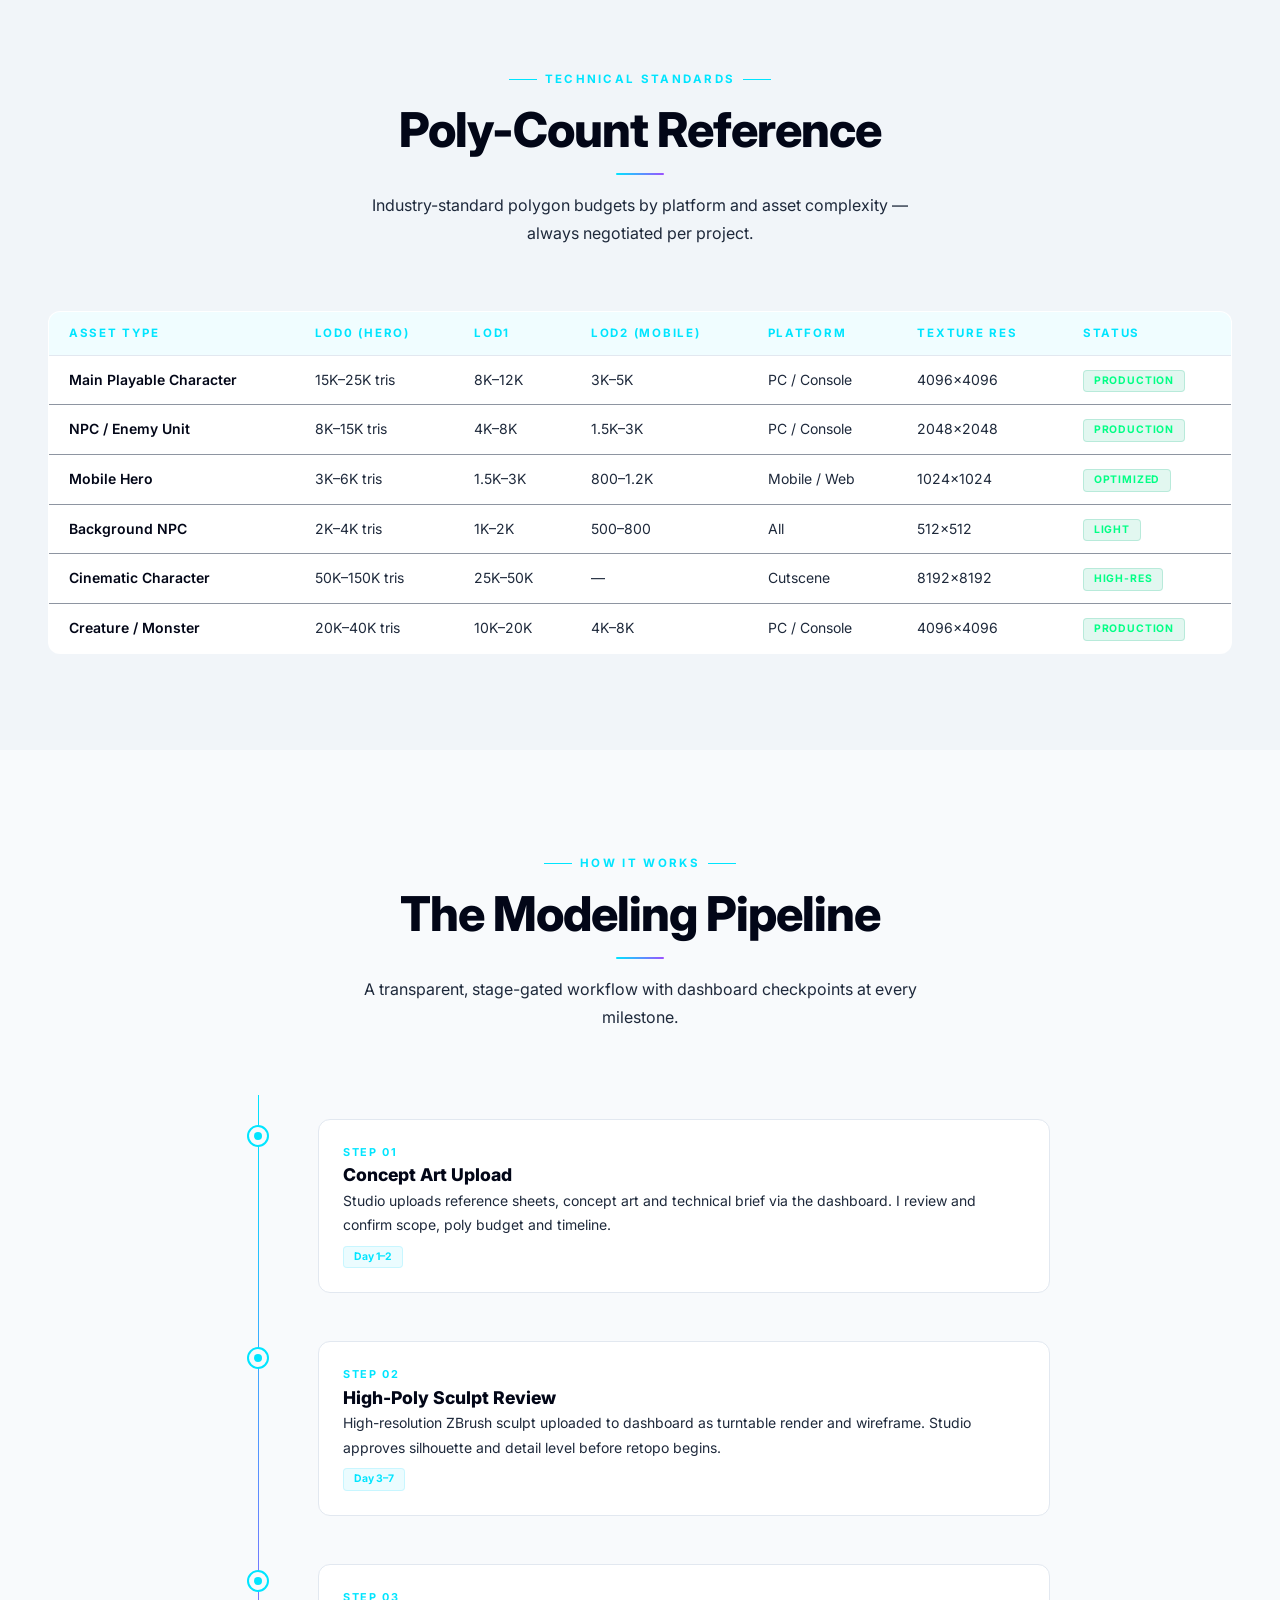
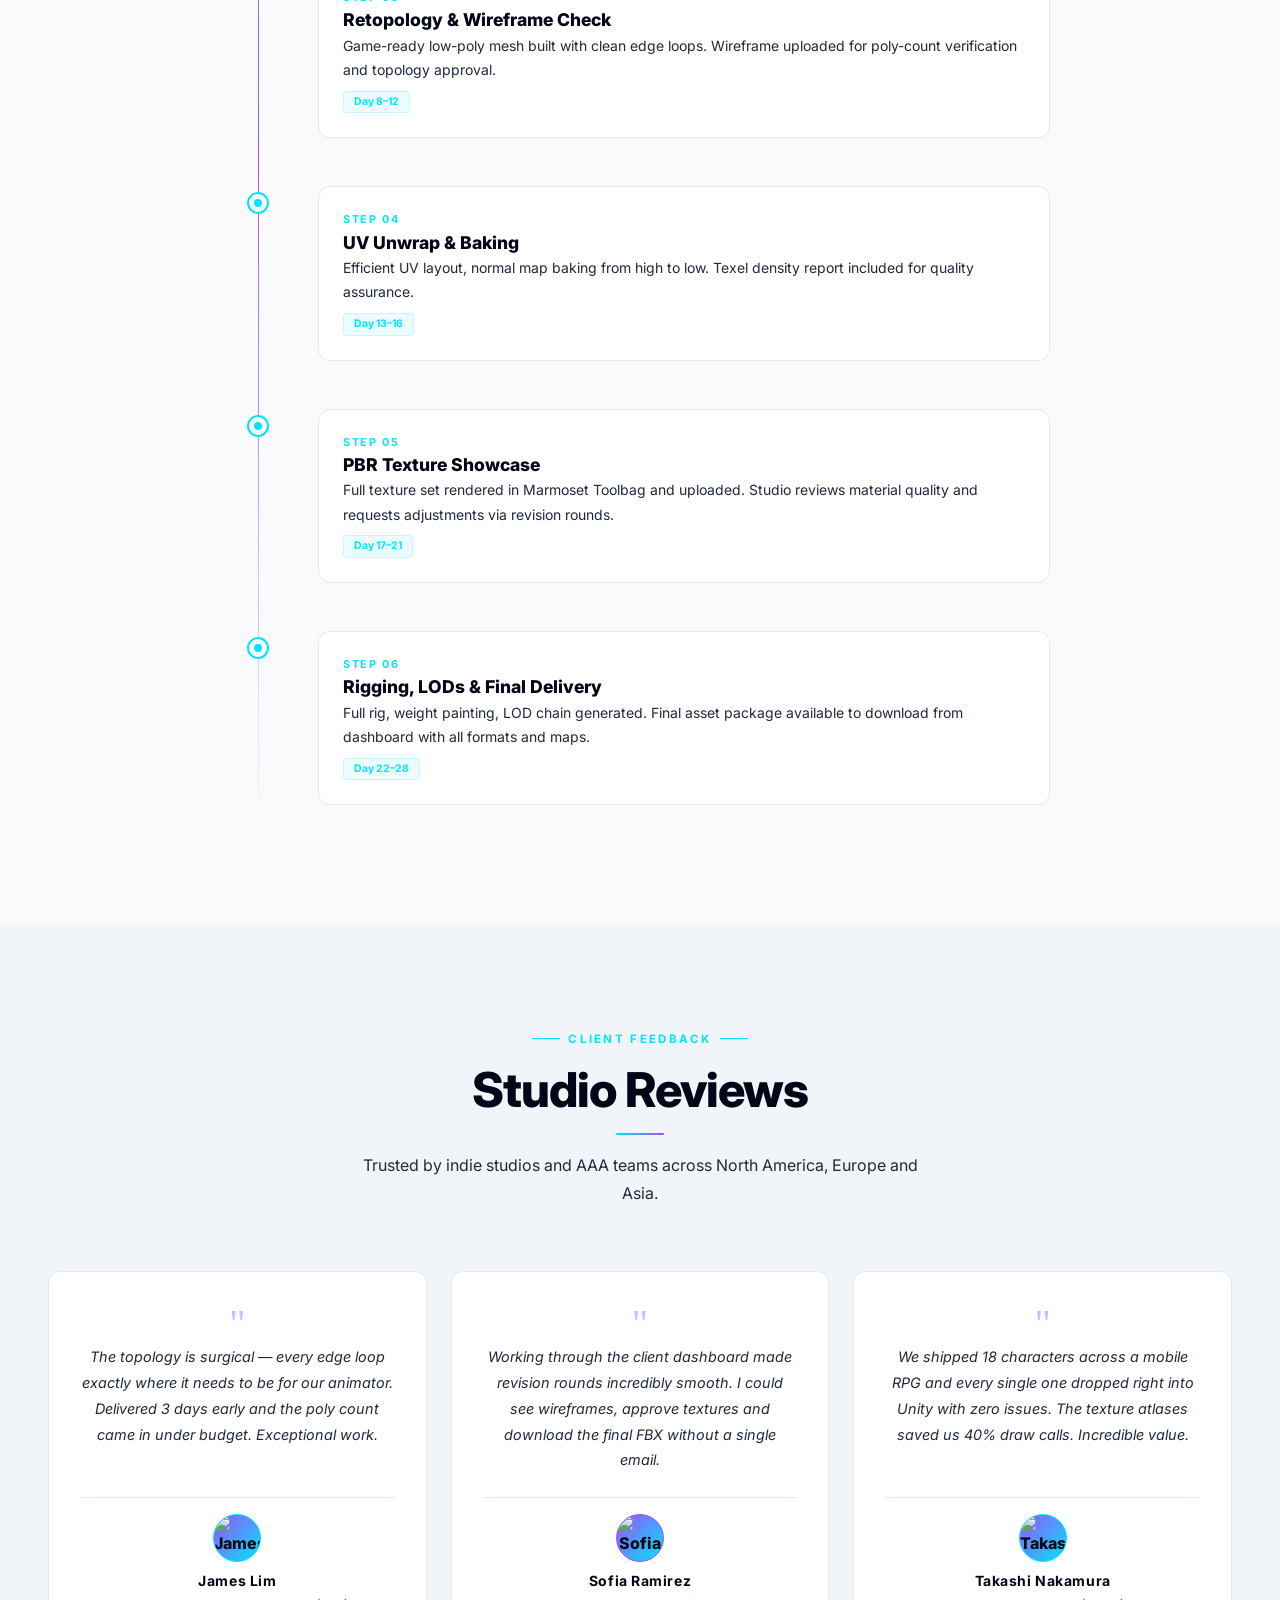
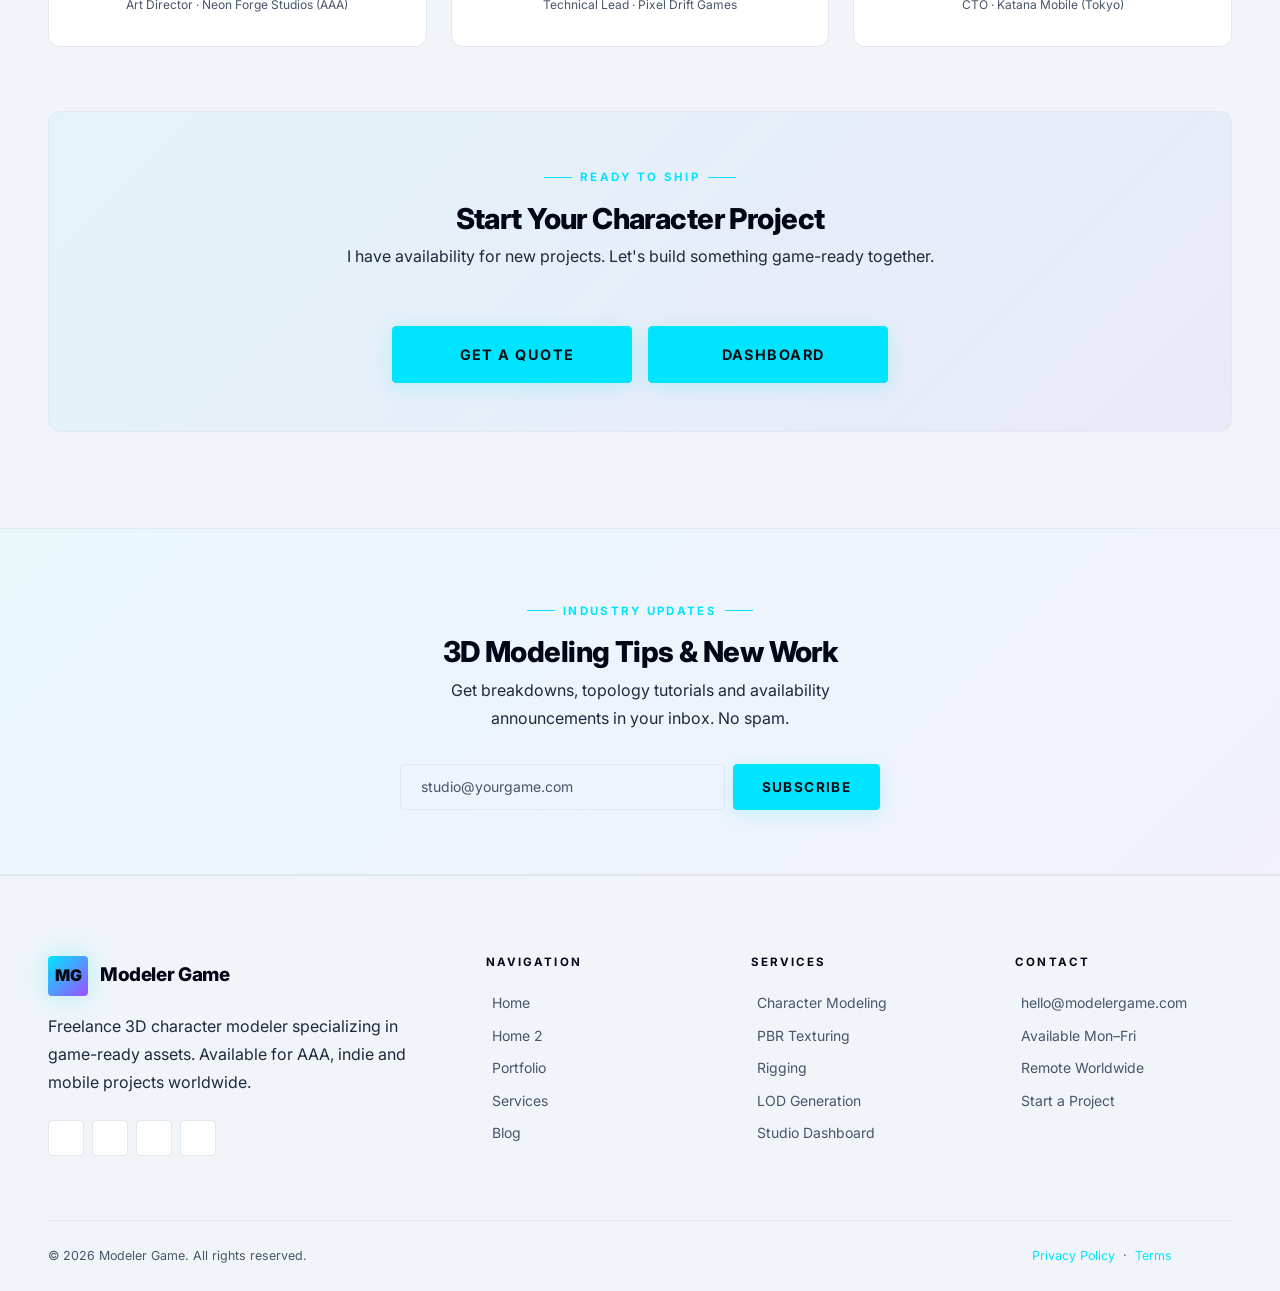
==== commit 6cc9ca5e: "U" ====
--- a/index.html
+++ b/index.html
@@ -64,7 +64,7 @@
     <a href="pages/login.html" class="nav-link">Login</a>
     <div class="mobile-nav-controls">
       <button class="icon-btn" data-rtl-toggle aria-label="Toggle RTL"
-        style="font-family:var(--f-ui);font-size:0.65rem;font-weight:900;letter-spacing:0.02em;">RTL</button>
+            style="font-family:var(--f-ui);font-size:0.65rem;font-weight:900;letter-spacing:0.02em;">RTL</button>
       <button class="icon-btn" data-theme-toggle aria-label="Toggle theme"><i class="ri-sun-line"></i></button>
     </div>
   </div>
@@ -112,7 +112,7 @@
           <h1
             style="font-size: clamp(2.5rem, 6vw, 4rem); line-height: 1.15; margin-bottom: var(--s3); font-weight: 900; text-align: center;">
             Crafting <span style="color: var(--c-cyan); text-shadow: var(--glow-cyan);">Premium</span><br>
-            3D Characters.
+            3D Characters
           </h1>
           <p class="hero-sub"
             style="font-size: 1.15rem; color: var(--c-text2); margin-bottom: var(--s5); max-width: 600px; margin-left: auto; margin-right: auto; line-height: 1.6; text-align: center;">
@@ -245,7 +245,7 @@
           <!-- Card 6 -->
           <div class="card reveal d3" style="text-align:center;">
             <div class="card-banner">
-              <img src="https://media.springernature.com/lw685/springer-static/image/chp%3A10.1007%2F978-3-662-64301-3_11/MediaObjects/187853_1_En_11_Fig24_HTML.png" alt="Revision Pipeline">
+              <img src="https://i.pinimg.com/1200x/94/98/dd/9498dd27af8b3fe7c9f83bc7186ee907.jpg" alt="Revision Pipeline">
             </div>
             <div style="position: relative; z-index: 2; margin-top: -50px;">
               <div class="card-icon" style="margin:0 auto var(--s3); background: var(--c-bg3); border: 2px solid var(--c-violet);"><i class="ri-git-branch-line"></i></div>
--- a/assets/css/style.css
+++ b/assets/css/style.css
@@ -1,3 +1,5 @@
+@import url('https://fonts.googleapis.com/css2?family=Inter:wght@300;400;500;600;700;800;900&family=Playfair+Display:ital,wght@0,400..900;1,400..900&display=swap');
+
 /* ============================================================
    MODELER GAME — MAIN STYLESHEET
    Aesthetic: Dark Cyberpunk · Technical · Game-Ready
@@ -36,9 +38,10 @@
   --c-white: #ffffff;
 
   /* Typography */
-  --f-head: 'Times New Roman', Times, serif;
-  --f-body: 'Times New Roman', Times, serif;
-  --f-ui: 'Times New Roman', Times, serif;
+  --f-h1: 'Playfair Display', Georgia, Cambria, 'Times New Roman', Times, serif;
+  --f-head: 'Inter', system-ui, -apple-system, sans-serif;
+  --f-body: 'Inter', system-ui, -apple-system, sans-serif;
+  --f-ui: 'Inter', system-ui, -apple-system, sans-serif;
 
   /* Spacing */
   --s1: 8px;
@@ -155,6 +158,7 @@
 }
 
 h1 {
+  font-family: var(--f-h1);
   font-size: clamp(2.4rem, 6vw, 5rem);
   letter-spacing: -0.03em;
 }
@@ -1944,6 +1948,17 @@
   gap: var(--s2);
 }
 
+/* Prevent footer bottom text from colliding with Back-to-top button on larger screens */
+@media (min-width: 769px) {
+  .footer-bottom {
+    padding-right: 60px !important;
+  }
+  [dir="rtl"] .footer-bottom {
+    padding-right: 0 !important;
+    padding-left: 60px !important;
+  }
+}
+
 .footer-bottom p {
   color: var(--c-text3);
   font-size: 0.78rem;
@@ -2491,6 +2506,13 @@
 
 /* 768px tablet (collapses header navigation into hamburger menu) */
 @media(max-width:768px) {
+  .hero {
+    min-height: auto !important;
+    height: auto !important;
+    padding-top: calc(var(--header-h) + var(--s6)) !important;
+    padding-bottom: var(--s8) !important;
+  }
+
   .header-nav {
     display: none;
   }
@@ -2632,6 +2654,13 @@
     --header-h: 64px;
   }
 
+  .hero {
+    min-height: auto !important;
+    height: auto !important;
+    padding-top: calc(var(--header-h) + var(--s5)) !important;
+    padding-bottom: var(--s6) !important;
+  }
+
   .hero h1 {
     font-size: 2rem;
   }
@@ -2680,157 +2709,150 @@
 }
 
 /* ============================================================
-   25. RTL SUPPORT
+   25. RTL SUPPORT (CONSOLIDATED & OPTIMIZED)
    ============================================================ */
 [dir="rtl"] {
   direction: rtl;
+  overflow-x: hidden !important;
+}
+
+[dir="rtl"] html,
+[dir="rtl"] body {
+  overflow-x: hidden !important;
   text-align: right;
 }
 
-[dir="rtl"] .header-inner {
-  flex-direction: row-reverse;
-}
-
-[dir="rtl"] .header-logo {
-  flex-direction: row-reverse;
-}
-
-[dir="rtl"] .header-nav {
-  left: auto;
-  right: 50%;
-  transform: translateX(50%);
-}
-
-[dir="rtl"] .header-controls {
-  flex-direction: row-reverse;
-}
-
+/* Fix inline text alignments across all pages */
+[dir="rtl"] [style*="text-align: left"],
+[dir="rtl"] [style*="text-align:left"] {
+  text-align: right !important;
+}
+
+/* Mirror the entire background image stack (URL & gradient) beautifully without losing assets */
+[dir="rtl"] .hero-full-bg {
+  transform: scaleX(-1) !important;
+  transform-origin: center !important;
+}
+
+/* Page-hero container text centering for balanced visual flow */
+[dir="rtl"] .page-hero {
+  text-align: center !important;
+}
+
+[dir="rtl"] .page-hero .container {
+  text-align: center !important;
+}
+
+[dir="rtl"] .page-hero h1,
+[dir="rtl"] .page-hero p {
+  text-align: center !important;
+  margin-left: auto !important;
+  margin-right: auto !important;
+}
+
+[dir="rtl"] .page-hero .sec-tag {
+  justify-content: center !important;
+}
+
+[dir="rtl"] .page-hero .breadcrumb {
+  justify-content: center !important;
+}
+
+/* Retain centered alignment for elements designed to be centered (Avoid right-edge shove) */
+[dir="rtl"] .sec-head,
+[dir="rtl"] .sec-head h2,
+[dir="rtl"] .sec-head p,
+[dir="rtl"] .sec-head .sec-tag,
+[dir="rtl"] .sec-tag,
+[dir="rtl"] .cyan-line,
+[dir="rtl"] .hero-content,
+[dir="rtl"] .hero h1,
+[dir="rtl"] .hero-sub,
+[dir="rtl"] .hero-cta,
+[dir="rtl"] .hero-metrics,
+[dir="rtl"] .hero-metric,
+[dir="rtl"] .testi-card,
+[dir="rtl"] .testi-text,
+[dir="rtl"] .testi-author,
+[dir="rtl"] .testi-name,
+[dir="rtl"] .testi-role,
+[dir="rtl"] .tc,
+[dir="rtl"] .nl-section,
+[dir="rtl"] .nl-section h2,
+[dir="rtl"] .nl-section p,
+[dir="rtl"] .nl-form,
+[dir="rtl"] .card[style*="text-align:center"],
+[dir="rtl"] .card[style*="text-align: center"],
+[dir="rtl"] .btn-group {
+  text-align: center !important;
+  align-items: center !important;
+  justify-content: center !important;
+  margin-left: auto !important;
+  margin-right: auto !important;
+}
+
+/* Table header and data cell matching alignments in RTL */
+[dir="rtl"] th, 
+[dir="rtl"] td {
+  text-align: right !important;
+}
+
+/* Timeline RTL */
 [dir="rtl"] .timeline::before {
   left: auto;
-  right: 28px;
-}
-
-[dir="rtl"] .tl-item {
-  flex-direction: row-reverse;
-}
-
-[dir="rtl"] .footer-grid {
+  right: 27px;
+}
+[dir="rtl"] .tl-content {
+  text-align: right !important;
+}
+
+/* Badges absolute positioning in RTL */
+[dir="rtl"] .work-badge {
+  left: auto;
+  right: 12px;
+}
+[dir="rtl"] .poly-badge {
+  right: auto;
+  left: 12px;
+}
+[dir="rtl"] .price-badge {
+  right: auto;
+  left: 16px;
+}
+
+/* Footer icons spacing */
+[dir="rtl"] .footer-links a i {
+  margin-right: 0;
+  margin-left: 8px;
+}
+
+/* Mirror the Back-to-top button horizontally in RTL mode */
+[dir="rtl"] button[aria-label="Back to top"] {
+  right: auto !important;
+  left: 24px !important;
+}
+
+/* FAQ answers bidirectional text adjustments in RTL mode */
+[dir="rtl"] .faq-a {
+  direction: ltr !important;
+  text-align: right !important;
+}
+
+/* Forms RTL */
+[dir="rtl"] input, 
+[dir="rtl"] textarea, 
+[dir="rtl"] select {
+  text-align: right;
   direction: rtl;
 }
 
-[dir="rtl"] .footer-logo {
-  flex-direction: row-reverse;
-}
-
-[dir="rtl"] .footer-bottom {
-  flex-direction: row-reverse;
-}
-
+/* Auth page controls RTL */
 [dir="rtl"] .auth-page-controls {
   right: auto;
   left: var(--s3);
 }
 
-[dir="rtl"] .dash-sidebar {
-  left: auto;
-  right: 0;
-  border-right: none;
-  border-left: 1px solid var(--c-border);
-}
-
-[dir="rtl"] .dash-main {
-  margin-left: 0;
-  margin-right: 260px;
-}
-
-[dir="rtl"] .dash-nav-link.active::before {
-  left: auto;
-  right: 0;
-}
-
-[dir="rtl"] .work-badge {
-  left: auto;
-  right: 12px;
-}
-
-[dir="rtl"] .poly-badge {
-  right: auto;
-  left: 12px;
-}
-
-[dir="rtl"] .price-badge {
-  right: auto;
-  left: 16px;
-}
-
-@media(max-width:1024px) {
-  [dir="rtl"] .dash-main {
-    margin-right: 0;
-  }
-}
-
-/* ============================================================
-   25b. RTL — EXTENDED COVERAGE
-   ============================================================ */
-
-/* Body-level text direction */
-[dir="rtl"] body {
-  text-align: right;
-}
-
-/* Paragraphs and list items */
-[dir="rtl"] p,
-[dir="rtl"] li,
-[dir="rtl"] label,
-[dir="rtl"] .form-group label {
-  text-align: right;
-}
-
-/* Section tags — reverse the decorative lines */
-[dir="rtl"] .sec-tag {
-  flex-direction: row-reverse;
-}
-
-/* Cards — icon left in RTL becomes right */
-[dir="rtl"] .card-icon {
-  margin-left: 0;
-  margin-right: auto;
-}
-
-/* Hero metrics row */
-[dir="rtl"] .hero-metrics {
-  flex-direction: row-reverse;
-}
-
-/* Mobile navigation drawer — RTL */
-[dir="rtl"] .mobile-nav {
-  text-align: right;
-}
-[dir="rtl"] .mobile-nav .nav-link {
-  text-align: right;
-}
-[dir="rtl"] .mobile-nav-controls {
-  flex-direction: row-reverse;
-  justify-content: flex-start;
-}
-
-/* Footer links column */
-[dir="rtl"] .footer-links {
-  display: flex;
-  flex-direction: column;
-  align-items: flex-end;
-}
-[dir="rtl"] .footer-links a {
-  flex-direction: row-reverse;
-}
-
-/* Newsletter form */
-[dir="rtl"] .nl-form {
-  flex-direction: row-reverse;
-}
-
-/* ---- Dashboard-specific RTL ---- */
-/* Dashboard uses .sidebar and .dash-content (different from global .dash-sidebar/.dash-main) */
+/* Dashboard RTL styling */
 [dir="rtl"] .sidebar {
   left: auto;
   right: 0;
@@ -2841,54 +2863,13 @@
   margin-left: 0;
   margin-right: 240px;
 }
-[dir="rtl"] .dash-header-inner {
-  flex-direction: row-reverse;
-}
-[dir="rtl"] .dash-header-left {
-  flex-direction: row-reverse;
-}
-[dir="rtl"] .dash-header-right {
-  flex-direction: row-reverse;
-}
-[dir="rtl"] .dash-nav-link {
-  flex-direction: row-reverse;
-  text-align: right;
-}
-[dir="rtl"] .sidebar-logo {
-  flex-direction: row-reverse;
-}
-[dir="rtl"] .stat-card {
-  text-align: right;
-}
-[dir="rtl"] .pipeline {
-  flex-direction: row-reverse;
-}
-[dir="rtl"] .rev-msg {
-  flex-direction: row-reverse;
-}
-[dir="rtl"] .rev-bubble {
-  border-radius: var(--r2) 0 var(--r2) var(--r2);
-  text-align: right;
-}
-[dir="rtl"] .rev-bubble.mod-bubble {
-  border-radius: 0 var(--r2) var(--r2) var(--r2);
-}
-[dir="rtl"] .asset-row {
-  flex-direction: row-reverse;
-}
-[dir="rtl"] .asset-info {
-  text-align: right;
-}
-[dir="rtl"] .user-chip {
-  flex-direction: row-reverse;
-}
 
 /* Dashboard mobile RTL */
-@media(max-width:768px) {
+@media (max-width: 768px) {
   [dir="rtl"] .sidebar {
-    left: unset;
+    transform: translateX(100%);
     right: 0;
-    transform: translateX(100%);
+    left: auto;
   }
   [dir="rtl"] .sidebar.open {
     transform: translateX(0);
@@ -2896,21 +2877,6 @@
   [dir="rtl"] .dash-content {
     margin-right: 0;
   }
-}
-
-/* Auth page controls RTL — already covered, ensure consistency */
-[dir="rtl"] .auth-page-controls {
-  right: auto;
-  left: var(--s3);
-  flex-direction: row-reverse;
-}
-
-/* Timeline RTL */
-[dir="rtl"] .tl-content {
-  text-align: right;
-}
-[dir="rtl"] .tl-dur {
-  text-align: right;
 }
 
 /* ============================================================
@@ -3087,4 +3053,23 @@
 
 .blog-card .read-link {
   justify-content: center !important;
+}
+
+/* 360px mobile optimization for checkbox row and cards */
+@media (max-width: 360px) {
+  .auth-card {
+    padding: var(--s3) !important;
+  }
+  .checkbox-row {
+    gap: 6px !important;
+  }
+  .checkbox-row input[type="checkbox"] {
+    width: 13px !important;
+    height: 13px !important;
+    margin-top: 2px !important;
+  }
+  .checkbox-row label {
+    font-size: 0.72rem !important;
+    white-space: nowrap !important;
+  }
 }
